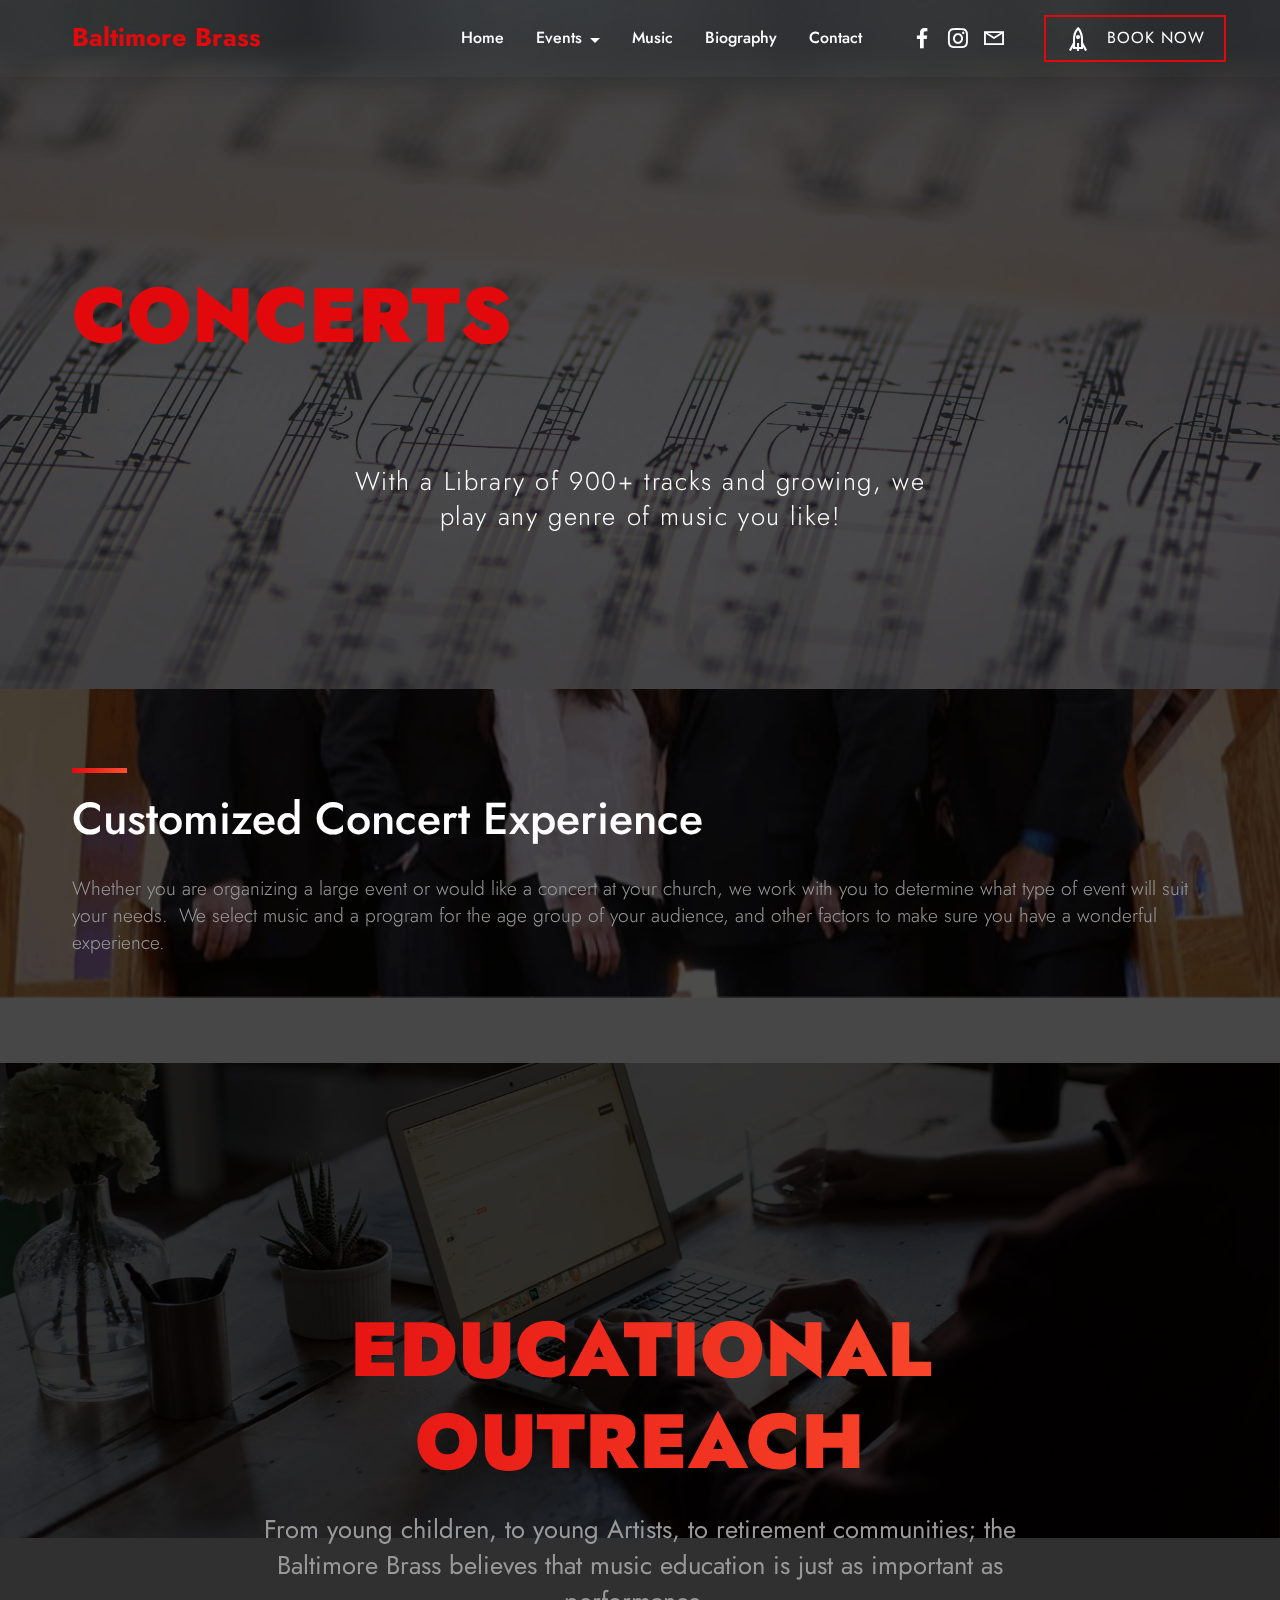
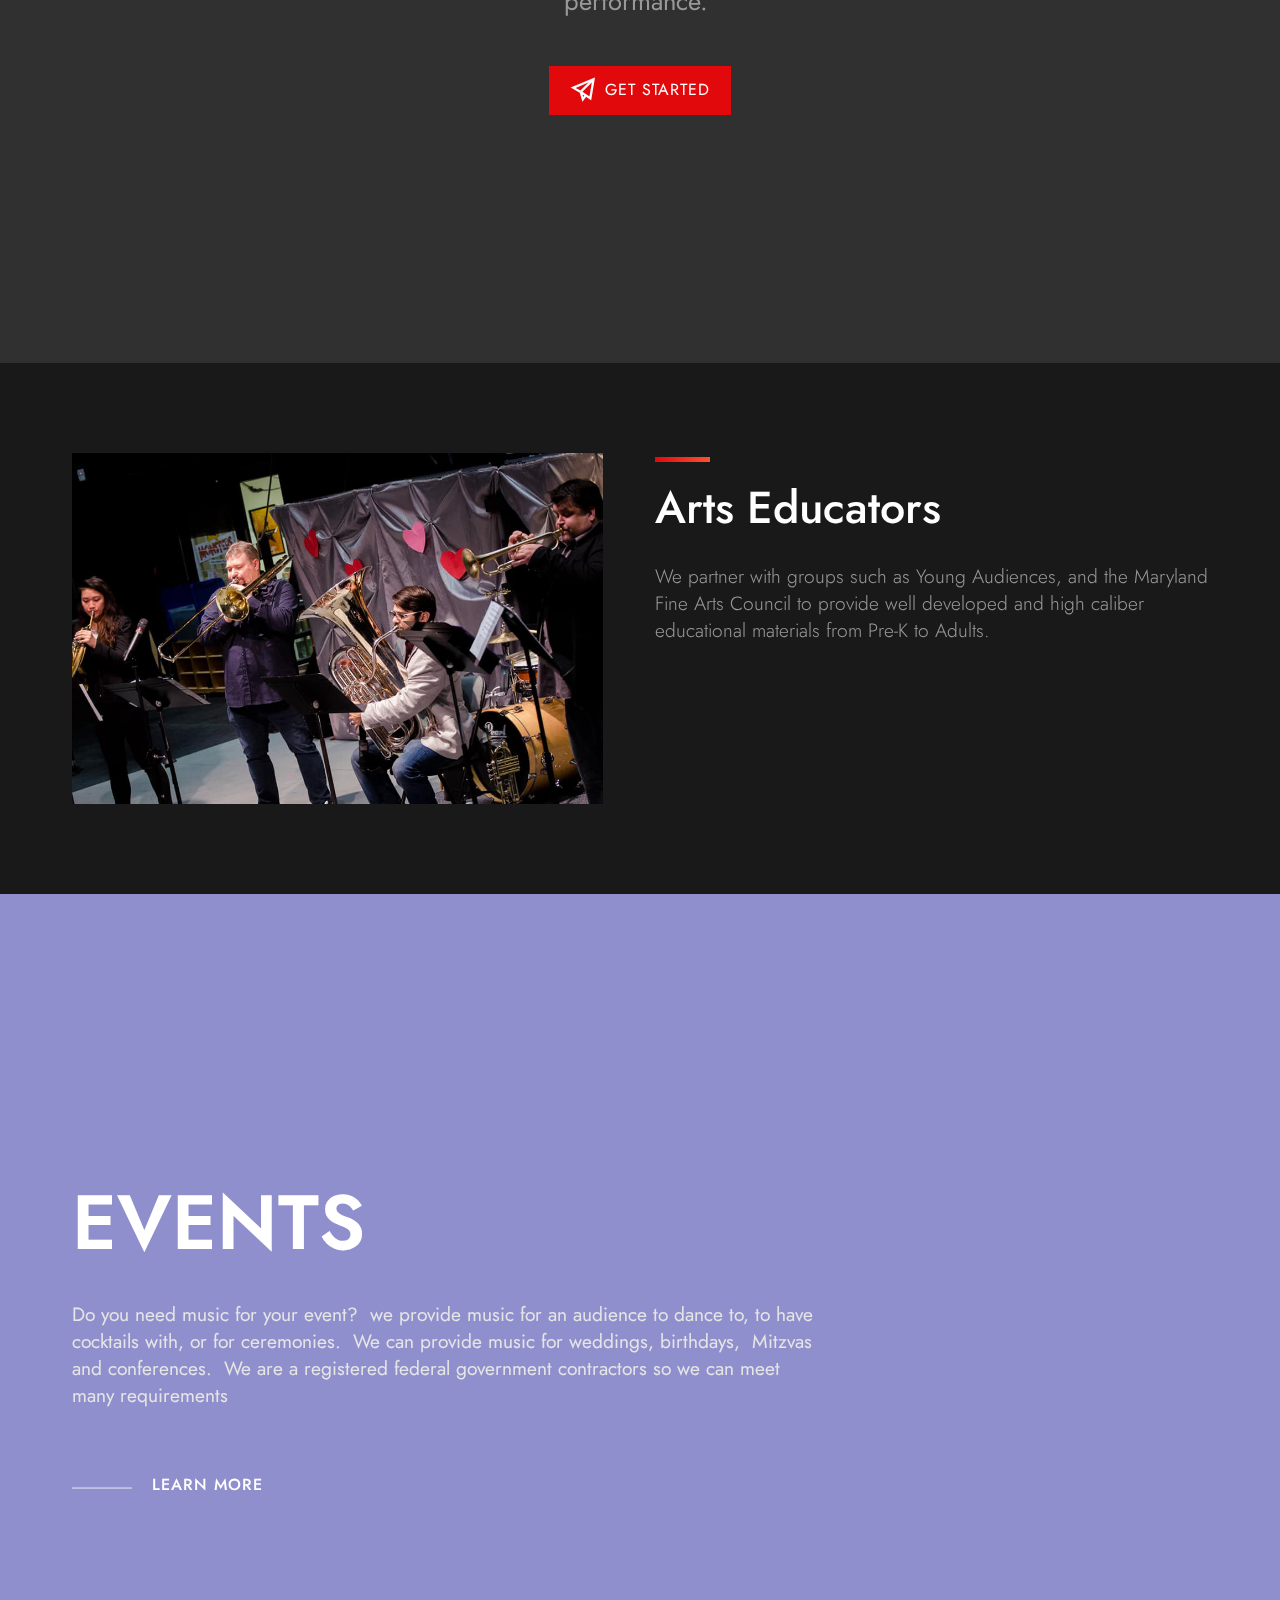
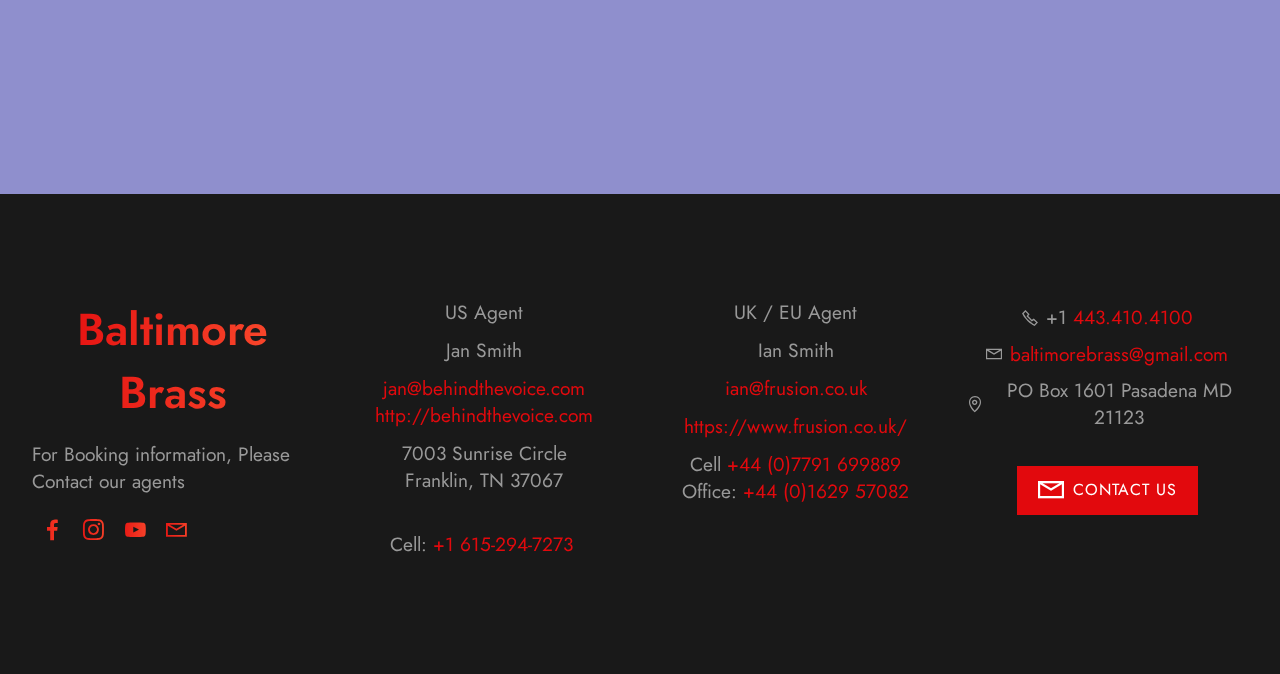
==== page1.html @ 2864fbeb "create github pages" ====
<!DOCTYPE html>
<html  >
<head>
  <!-- Site made with Mobirise Website Builder v5.4.1, https://mobirise.com -->
  <meta charset="UTF-8">
  <meta http-equiv="X-UA-Compatible" content="IE=edge">
  <meta name="generator" content="Mobirise v5.4.1, mobirise.com">
  <meta name="viewport" content="width=device-width, initial-scale=1, minimum-scale=1">
  <link rel="shortcut icon" href="assets/images/baltimore-brass-square-no-text-128x128.png" type="image/x-icon">
  <meta name="description" content="">
  
  
  <title>Page 1</title>
  <link rel="stylesheet" href="assets/web/assets/mobirise-icons2/mobirise2.css">
  <link rel="stylesheet" href="assets/web/assets/mobirise-icons/mobirise-icons.css">
  <link rel="stylesheet" href="assets/tether/tether.min.css">
  <link rel="stylesheet" href="assets/bootstrap/css/bootstrap.min.css">
  <link rel="stylesheet" href="assets/bootstrap/css/bootstrap-grid.min.css">
  <link rel="stylesheet" href="assets/bootstrap/css/bootstrap-reboot.min.css">
  <link rel="stylesheet" href="assets/dropdown/css/style.css">
  <link rel="stylesheet" href="assets/socicon/css/styles.css">
  <link rel="stylesheet" href="assets/theme/css/style.css">
  <link rel="preload" href="https://fonts.googleapis.com/css?family=Jost:100,200,300,400,500,600,700,800,900,100i,200i,300i,400i,500i,600i,700i,800i,900i&display=swap" as="style" onload="this.onload=null;this.rel='stylesheet'">
  <noscript><link rel="stylesheet" href="https://fonts.googleapis.com/css?family=Jost:100,200,300,400,500,600,700,800,900,100i,200i,300i,400i,500i,600i,700i,800i,900i&display=swap"></noscript>
  <link rel="preload" as="style" href="assets/mobirise/css/mbr-additional.css"><link rel="stylesheet" href="assets/mobirise/css/mbr-additional.css" type="text/css">
  
  
  
  
</head>
<body>
  
  <section class="menu menu1 solutionm4_menu1 cid-sJTJym4W0x" once="menu" id="menu1-c">
    
    <nav class="navbar navbar-dropdown navbar-fixed-top navbar-expand-lg">
        <div class="container">
            <div class="navbar-brand">
                
                <span class="navbar-caption-wrap"><a class="navbar-caption text-primary display-5" href="index.html#top">Baltimore Brass</a></span>
            </div>
            <button class="navbar-toggler" type="button" data-toggle="collapse" data-target="#navbarSupportedContent" aria-controls="navbarNavAltMarkup" aria-expanded="false" aria-label="Toggle navigation">
                <div class="hamburger">
                    <span></span>
                    <span></span>
                    <span></span>
                    <span></span>
                </div>
            </button>
            <div class="collapse navbar-collapse" id="navbarSupportedContent">
                <ul class="navbar-nav nav-dropdown" data-app-modern-menu="true"><li class="nav-item">
                        <a class="nav-link link text-white text-primary display-4" href="index.html#top">
                            Home</a>
                    </li>
                    <li class="nav-item dropdown"><a class="nav-link link dropdown-toggle text-white display-4" href="https://mobiri.se" aria-expanded="false" data-toggle="dropdown-submenu">Events</a>
                        <div class="dropdown-menu"><a class="dropdown-item text-white text-primary display-4" href="page1.html#header1-e" aria-expanded="false">Concerts</a><a class="dropdown-item text-white text-primary display-4" href="page1.html#header3-g" aria-expanded="false">Children's Outreach</a><a class="dropdown-item text-white text-primary display-4" href="page1.html#header01-i" aria-expanded="false">Private Events</a></div>
                    </li>
                    <li class="nav-item"><a class="nav-link link text-white text-primary display-4" href="index.html#features5-2">Music</a>
                    </li><li class="nav-item"><a class="nav-link link text-white text-primary display-4" href="index.html#content1-3">Biography</a></li>

                    
                    <li class="nav-item"><a class="nav-link link text-white text-primary display-4" href="index.html#form2-b">Contact</a></li></ul>
                <div class="icons-menu">
                    <a href="https://www.facebook.com/BaltimoreBrass" target="_blank">
                        <span class="p-2 mbr-iconfont socicon-facebook socicon"></span>
                    </a>
                    <a href="https://www.instagram.com/baltimorebrassquintet" target="_blank">
                        <span class="p-2 mbr-iconfont socicon-instagram socicon"></span>
                    </a>
                    <a href="mailto:baltimorebrass@gmail.com">
                        <span class="p-2 mbr-iconfont mobi-mbri-letter mobi-mbri"></span>
                    </a>
                    
                    
                    
                </div>
                <div class="navbar-buttons mbr-section-btn"><a class="btn btn-sm btn-primary-outline display-4" href="mailto:baltimorebrass@gmail.com"><span class="mobi-mbri mobi-mbri-rocket mbr-iconfont mbr-iconfont-btn"></span>BOOK NOW</a></div>
            </div>
        </div>
    </nav>
</section>

<section class="header1 cid-sKwOjTlbUD mbr-parallax-background" id="header1-e">

    

    <div class="mbr-overlay" style="opacity: 0.8; background-color: rgb(29, 30, 34);"></div>

    <div class="container">
        <div class="row">
            <div class="col-12 col-lg-8">
                <h1 class="mbr-section-title mbr-fonts-style mb-0 display-1"><strong>CONCERTS</strong></h1>
            </div>
            <div class="container-text col-12">
                <h2 class="mbr-section-subtitle mbr-fonts-style mb-3 display-5">With a Library of 900+ tracks and growing, we play any genre of music you like!</h2> 
               
            </div>
        </div>
    </div>
</section>

<section class="content1 solutionm4_content1 cid-sKwOpE2Ld9 mbr-parallax-background" id="content1-f">
    
    <div class="mbr-overlay" style="opacity: 0.7; background-color: rgb(0, 0, 0);">
    </div>
    <div class="container">
        <div class="row justify-content-center">
            <div class="col-lg-12 col-md-12 md-pb">
                <div class="title-wrapper align-left">
                    <div class="line"></div>
                    <h3 class="mbr-section-title mbr-white mbr-semibold pb-3 mbr-fonts-style display-2">Customized Concert Experience</h3>
                    <p class="mbr-text pb-3 mbr-white mbr-light mbr-fonts-style display-7">Whether you are organizing a large event or would like a concert at your church, we work with you to determine what type of event will suit your needs.&nbsp; We select music and a program for the age group of your audience, and other factors to make sure you have a wonderful experience.</p>
                </div>
            </div>
        </div>
    </div>
</section>

<section class="header3 solutionm4_header3 cid-sKwOrFiIEA mbr-fullscreen mbr-parallax-background" id="header3-g">
    
    <div class="mbr-overlay" style="opacity: 0.8; background-color: rgb(0, 0, 0);"></div>
    <div class="container align-center">
        <div class="row justify-content-center">
            <div class="mbr-white col-md-12 col-lg-9">
                
                <h1 class="mbr-section-title mbr-white pb-3 mbr-fonts-style display-1"><strong>EDUCATIONAL OUTREACH</strong></h1>
                <p class="mbr-text pb-4 mbr-white mbr-regular mbr-fonts-style display-5">From young children, to young Artists, to retirement communities; the Baltimore Brass believes that music education is just as important as performance.&nbsp;<br>
                </p>
                <div class="mbr-section-btn"><a class="btn btn-sm btn-primary display-4" href="mailto:baltimorebrass@gmail.com"><span class="mobi-mbri mobi-mbri-paper-plane mbr-iconfont mbr-iconfont-btn"></span>GET STARTED</a></div>
            </div>
        </div>
    </div>
</section>

<section class="content2 solutionm4_content2 cid-sKwOtWXEqj" id="content2-h">
    
    
    <div class="container">
        <div class="row justify-content-center">
            <div class="col-lg-6 col-md-12 md-pb">
                <img src="assets/images/bbqchilldren-960x636.jpg" alt="Mobirise">
            </div>

            <div class="col-lg-6 col-md-12 md-pb">
                <div class="title-wrapper align-left">
                    <div class="line"></div>
                    <h3 class="mbr-section-title mbr-white mbr-semibold pb-3 mbr-fonts-style display-2">Arts Educators&nbsp;</h3>
                    <p class="mbr-text pb-3 mbr-white mbr-light mbr-fonts-style display-7">We partner with groups such as Young Audiences, and the Maryland Fine Arts Council to provide well developed and high caliber educational materials from Pre-K to Adults.<br>
                    </p>
                </div>
            </div>
        </div>
    </div>
</section>

<section class="header1 levelm4_header1 cid-sKwOyXiRjY mbr-fullscreen mbr-parallax-background" id="header01-i">

    

    <div class="mbr-overlay" style="opacity: 0.4; background-color: rgb(0, 1, 156);"></div>

    <div class="container align-left">
        <div class="row">
            <div class="mbr-white col-md-12 col-lg-8">
                
                <h1 class="mbr-section-title mbr-bold mbr-white pb-4 mbr-fonts-style display-1">EVENTS</h1>
                <p class="mbr-text pb-5 mbr-white mbr-regular mbr-fonts-style display-7">Do you need music for your event?&nbsp; we provide music for an audience to dance to, to have cocktails with, or for ceremonies.&nbsp; We can provide music for weddings, birthdays,&nbsp; Mitzvas and conferences.&nbsp; We are a registered federal government contractors so we can meet many requirements</p>
                <div class="link-align">
                    <div class="link-wrap">
                        <h5 class="link mbr-semibold pb-2 mbr-black mbr-fonts-style display-4">LEARN MORE</h5>
                    </div>
                </div>
            </div>
        </div>
    </div>
</section>

<section class="footer2 solutionm4_footer2 cid-sJTJwXZJMe" once="footers" id="footer2-d">
    
    
    <div class="container">
        <div class="row align-left">
            <div class="col-md-6 col-lg-3">
                <h3 class="title pb-2 align-left mbr-bold mbr-fonts-style display-2">Baltimore Brass</h3>
                <p class="mbr-text align-left mbr-white mbr-regular mbr-fonts-style display-7">For Booking information, Please Contact our agents<br></p>
                <div class="socicon-wrap">
                    <a href="https://www.facebook.com/BaltimoreBrass"><span class="mbr-iconfont socicon-facebook socicon"></span></a>
                    <a href="https://www.instagram.com/baltimorebrassquintet"><span class="mbr-iconfont socicon-instagram socicon"></span></a>
                    <a href="https://www.youtube.com/user/TheBaltimoreBrass"><span class="mbr-iconfont socicon-youtube socicon"></span></a>
                    <a href="mailto:baltimorebrass@gmail.com"><span class="mbr-iconfont mobi-mbri-letter mobi-mbri"></span></a>
                </div>
            </div>
            <div class="col-md-6 col-lg-3">
                <div class="align-wrap">
                    <div class="item-wrap">
                        <div class="icons-wrap pb-2">
                            <p class="icon-title mbr-regular mbr-fonts-style display-7">
                                US Agent<br></p>
                        </div>
                    </div>
                    <div class="item-wrap">
                        <div class="icons-wrap pb-2">
                            <p class="icon-title mbr-regular mbr-fonts-style display-7">Jan Smith</p>
                        </div>
                    </div>
                    <div class="item-wrap">
                        <div class="icons-wrap pb-2">
                            <p class="icon-title mbr-regular mbr-fonts-style display-7"><a href="mailto:jan@behindthevoice.com" class="text-primary">jan@behindthevoice.com</a>
<br><a href="http://behindthevoice.com" class="text-primary" target="_blank">http://behindthevoice.com</a></p>
                        </div>
                    </div>
                    <div class="item-wrap">
                        <div class="icons-wrap pb-2">
                            <p class="icon-title mbr-regular mbr-fonts-style display-7">7003 Sunrise Circle
<br> Franklin, TN 37067
<br><br></p>
                        </div>
                    </div>
                    <div class="item-wrap">
                        <div class="icons-wrap pb-2">
                            <p class="icon-title mbr-regular mbr-fonts-style display-7">Cell: <a href="tel:+1 615-294-7273 " class="text-primary">+1 615-294-7273&nbsp;</a></p>
                        </div>
                    </div>
                </div>
            </div>
            <div class="col-md-6 col-lg-3">
                <div class="align-wrap">
                    <div class="item-wrap">
                        <div class="icons-wrap pb-2">

                            <p class="icon-title mbr-regular mbr-fonts-style display-7">
                                UK / EU Agent<br></p>
                        </div>
                    </div>
                    <div class="item-wrap">
                        <div class="icons-wrap pb-2">
                            <p class="icon-title mbr-regular mbr-fonts-style display-7">Ian Smith</p>
                        </div>
                    </div>
                    <div class="item-wrap">
                        <div class="icons-wrap pb-2">
                            <p class="icon-title mbr-regular mbr-fonts-style display-7"> <a href="mailto:ian@frusion.co.uk" class="text-primary">ian@frusion.co.uk</a><br></p>
                        </div>
                    </div>
                    <div class="item-wrap">
                        <div class="icons-wrap pb-2">
                            <p class="icon-title mbr-regular mbr-fonts-style display-7"><a href="https://www.frusion.co.uk/" class="text-primary" target="_blank">https://www.frusion.co.uk/</a></p>
                        </div>
                    </div>
                    <div class="item-wrap">
                        <div class="icons-wrap pb-2">
                            <p class="icon-title mbr-regular mbr-fonts-style display-7">Cell&nbsp;<a href="tel:+44 (0)7791 699889" class="text-primary">+44 (0)7791 699889</a>
<br>Office: <a href="tel:+44 (0)1629 57082" class="text-primary">+44 (0)1629 57082</a></p>
                        </div>
                    </div>
                </div>
            </div>
            <div class="col-md-6 align-center col-lg-3">

                <div class="list-items pb-4">
                    <div class="item mbr-flex">
                        <span class="item-icon mobi-mbri-phone mobi-mbri"></span>
                        <p class="item-text mbr-regular mbr-white mbr-fonts-style display-7">+​1 <a href="tel:443.410.4100" class="text-primary">443.410.4100</a></p>
                    </div>

                    <div class="item mbr-flex">
                        <span class="item-icon mobi-mbri-letter mobi-mbri"></span>
                        <p class="item-text mbr-regular mbr-white mbr-fonts-style display-7"> <a href="mailto:baltimorebrass@gmail.com" class="text-primary">baltimorebrass@gmail.com</a></p>

                    </div>

                    <div class="item mbr-flex">
                        <span class="item-icon mobi-mbri-map-pin mobi-mbri"></span>
                        <p class="item-text mbr-regular mbr-white mbr-fonts-style display-7">PO Box 1601  Pasadena MD 21123</p>

                    </div>

                    

                    
                </div>
                <div class="mbr-section-btn"><a class="btn btn-sm btn-primary display-4" href="mailto:baltimorebrass@gmail.com"><span class="mobi-mbri mobi-mbri-letter mbr-iconfont mbr-iconfont-btn"></span>CONTACT US</a></div>
            </div>
        </div>
    </div>
</section>


<script src="assets/web/assets/jquery/jquery.min.js"></script>
  <script src="assets/popper/popper.min.js"></script>
  <script src="assets/tether/tether.min.js"></script>
  <script src="assets/bootstrap/js/bootstrap.min.js"></script>
  <script src="assets/smoothscroll/smooth-scroll.js"></script>
  <script src="assets/dropdown/js/nav-dropdown.js"></script>
  <script src="assets/dropdown/js/navbar-dropdown.js"></script>
  <script src="assets/touchswipe/jquery.touch-swipe.min.js"></script>
  <script src="assets/parallax/jarallax.min.js"></script>
  <script src="assets/theme/js/script.js"></script>
  
  
  
</body>
</html>
---- assets/web/assets/mobirise-icons2/mobirise2.css ----
@font-face {
  font-family: 'Moririse2';
  font-display: swap;
  src:  url('mobirise2.eot?f2bix4');
  src:  url('mobirise2.eot?f2bix4#iefix') format('embedded-opentype'),
    url('mobirise2.ttf?f2bix4') format('truetype'),
    url('mobirise2.woff?f2bix4') format('woff'),
    url('mobirise2.svg?f2bix4#mobirise2') format('svg');
  font-weight: normal;
  font-style: normal;
}

[class^="mobi-"], [class*=" mobi-"] {
  /* use !important to prevent issues with browser extensions that change fonts */
  font-family: 'Moririse2' !important;
  speak: none;
  font-style: normal;
  font-weight: normal;
  font-variant: normal;
  text-transform: none;
  line-height: 1;

  /* Better Font Rendering =========== */
  -webkit-font-smoothing: antialiased;
  -moz-osx-font-smoothing: grayscale;
}

.mobi-mbri-add-submenu:before {
  content: "\e900";
}
.mobi-mbri-alert:before {
  content: "\e901";
}
.mobi-mbri-align-center:before {
  content: "\e902";
}
.mobi-mbri-align-justify:before {
  content: "\e903";
}
.mobi-mbri-align-left:before {
  content: "\e904";
}
.mobi-mbri-align-right:before {
  content: "\e905";
}
.mobi-mbri-android:before {
  content: "\e906";
}
.mobi-mbri-apple:before {
  content: "\e907";
}
.mobi-mbri-arrow-down:before {
  content: "\e908";
}
.mobi-mbri-arrow-next:before {
  content: "\e909";
}
.mobi-mbri-arrow-prev:before {
  content: "\e90a";
}
.mobi-mbri-arrow-up:before {
  content: "\e90b";
}
.mobi-mbri-bold:before {
  content: "\e90c";
}
.mobi-mbri-bookmark:before {
  content: "\e90d";
}
.mobi-mbri-bootstrap:before {
  content: "\e90e";
}
.mobi-mbri-briefcase:before {
  content: "\e90f";
}
.mobi-mbri-browse:before {
  content: "\e910";
}
.mobi-mbri-bulleted-list:before {
  content: "\e911";
}
.mobi-mbri-calendar:before {
  content: "\e912";
}
.mobi-mbri-camera:before {
  content: "\e913";
}
.mobi-mbri-cart-add:before {
  content: "\e914";
}
.mobi-mbri-cart-full:before {
  content: "\e915";
}
.mobi-mbri-cash:before {
  content: "\e916";
}
.mobi-mbri-change-style:before {
  content: "\e917";
}
.mobi-mbri-chat:before {
  content: "\e918";
}
.mobi-mbri-clock:before {
  content: "\e919";
}
.mobi-mbri-close:before {
  content: "\e91a";
}
.mobi-mbri-cloud:before {
  content: "\e91b";
}
.mobi-mbri-code:before {
  content: "\e91c";
}
.mobi-mbri-contact-form:before {
  content: "\e91d";
}
.mobi-mbri-credit-card:before {
  content: "\e91e";
}
.mobi-mbri-cursor-click:before {
  content: "\e91f";
}
.mobi-mbri-cust-feedback:before {
  content: "\e920";
}
.mobi-mbri-database:before {
  content: "\e921";
}
.mobi-mbri-delivery:before {
  content: "\e922";
}
.mobi-mbri-desktop:before {
  content: "\e923";
}
.mobi-mbri-devices:before {
  content: "\e924";
}
.mobi-mbri-down:before {
  content: "\e925";
}
.mobi-mbri-download-2:before {
  content: "\e926";
}
.mobi-mbri-download:before {
  content: "\e927";
}
.mobi-mbri-drag-n-drop-2:before {
  content: "\e928";
}
.mobi-mbri-drag-n-drop:before {
  content: "\e929";
}
.mobi-mbri-edit-2:before {
  content: "\e92a";
}
.mobi-mbri-edit:before {
  content: "\e92b";
}
.mobi-mbri-error:before {
  content: "\e92c";
}
.mobi-mbri-extension:before {
  content: "\e92d";
}
.mobi-mbri-features:before {
  content: "\e92e";
}
.mobi-mbri-file:before {
  content: "\e92f";
}
.mobi-mbri-flag:before {
  content: "\e930";
}
.mobi-mbri-folder:before {
  content: "\e931";
}
.mobi-mbri-gift:before {
  content: "\e932";
}
.mobi-mbri-github:before {
  content: "\e933";
}
.mobi-mbri-globe-2:before {
  content: "\e934";
}
.mobi-mbri-globe:before {
  content: "\e935";
}
.mobi-mbri-growing-chart:before {
  content: "\e936";
}
.mobi-mbri-hearth:before {
  content: "\e937";
}
.mobi-mbri-help:before {
  content: "\e938";
}
.mobi-mbri-home:before {
  content: "\e939";
}
.mobi-mbri-hot-cup:before {
  content: "\e93a";
}
.mobi-mbri-idea:before {
  content: "\e93b";
}
.mobi-mbri-image-gallery:before {
  content: "\e93c";
}
.mobi-mbri-image-slider:before {
  content: "\e93d";
}
.mobi-mbri-info:before {
  content: "\e93e";
}
.mobi-mbri-italic:before {
  content: "\e93f";
}
.mobi-mbri-key:before {
  content: "\e940";
}
.mobi-mbri-laptop:before {
  content: "\e941";
}
.mobi-mbri-layers:before {
  content: "\e942";
}
.mobi-mbri-left-right:before {
  content: "\e943";
}
.mobi-mbri-left:before {
  content: "\e944";
}
.mobi-mbri-letter:before {
  content: "\e945";
}
.mobi-mbri-like:before {
  content: "\e946";
}
.mobi-mbri-link:before {
  content: "\e947";
}
.mobi-mbri-lock:before {
  content: "\e948";
}
.mobi-mbri-login:before {
  content: "\e949";
}
.mobi-mbri-logout:before {
  content: "\e94a";
}
.mobi-mbri-magic-stick:before {
  content: "\e94b";
}
.mobi-mbri-map-pin:before {
  content: "\e94c";
}
.mobi-mbri-menu:before {
  content: "\e94d";
}
.mobi-mbri-mobile-2:before {
  content: "\e94e";
}
.mobi-mbri-mobile-horizontal:before {
  content: "\e94f";
}
.mobi-mbri-mobile:before {
  content: "\e950";
}
.mobi-mbri-mobirise:before {
  content: "\e951";
}
.mobi-mbri-more-horizontal:before {
  content: "\e952";
}
.mobi-mbri-more-vertical:before {
  content: "\e953";
}
.mobi-mbri-music:before {
  content: "\e954";
}
.mobi-mbri-new-file:before {
  content: "\e955";
}
.mobi-mbri-numbered-list:before {
  content: "\e956";
}
.mobi-mbri-opened-folder:before {
  content: "\e957";
}
.mobi-mbri-pages:before {
  content: "\e958";
}
.mobi-mbri-paper-plane:before {
  content: "\e959";
}
.mobi-mbri-paperclip:before {
  content: "\e95a";
}
.mobi-mbri-phone:before {
  content: "\e95b";
}
.mobi-mbri-photo:before {
  content: "\e95c";
}
.mobi-mbri-photos:before {
  content: "\e95d";
}
.mobi-mbri-pin:before {
  content: "\e95e";
}
.mobi-mbri-play:before {
  content: "\e95f";
}
.mobi-mbri-plus:before {
  content: "\e960";
}
.mobi-mbri-preview:before {
  content: "\e961";
}
.mobi-mbri-print:before {
  content: "\e962";
}
.mobi-mbri-protect:before {
  content: "\e963";
}
.mobi-mbri-question:before {
  content: "\e964";
}
.mobi-mbri-quote-left:before {
  content: "\e965";
}
.mobi-mbri-quote-right:before {
  content: "\e966";
}
.mobi-mbri-redo:before {
  content: "\e967";
}
.mobi-mbri-refresh:before {
  content: "\e968";
}
.mobi-mbri-responsive-2:before {
  content: "\e969";
}
.mobi-mbri-responsive:before {
  content: "\e96a";
}
.mobi-mbri-right:before {
  content: "\e96b";
}
.mobi-mbri-rocket:before {
  content: "\e96c";
}
.mobi-mbri-sad-face:before {
  content: "\e96d";
}
.mobi-mbri-sale:before {
  content: "\e96e";
}
.mobi-mbri-save:before {
  content: "\e96f";
}
.mobi-mbri-search:before {
  content: "\e970";
}
.mobi-mbri-setting-2:before {
  content: "\e971";
}
.mobi-mbri-setting-3:before {
  content: "\e972";
}
.mobi-mbri-setting:before {
  content: "\e973";
}
.mobi-mbri-share:before {
  content: "\e974";
}
.mobi-mbri-shopping-bag:before {
  content: "\e975";
}
.mobi-mbri-shopping-basket:before {
  content: "\e976";
}
.mobi-mbri-shopping-cart:before {
  content: "\e977";
}
.mobi-mbri-sites:before {
  content: "\e978";
}
.mobi-mbri-smile-face:before {
  content: "\e979";
}
.mobi-mbri-speed:before {
  content: "\e97a";
}
.mobi-mbri-star:before {
  content: "\e97b";
}
.mobi-mbri-success:before {
  content: "\e97c";
}
.mobi-mbri-sun:before {
  content: "\e97d";
}
.mobi-mbri-sun2:before {
  content: "\e97e";
}
.mobi-mbri-tablet-vertical:before {
  content: "\e97f";
}
.mobi-mbri-tablet:before {
  content: "\e980";
}
.mobi-mbri-target:before {
  content: "\e981";
}
.mobi-mbri-timer:before {
  content: "\e982";
}
.mobi-mbri-to-ftp:before {
  content: "\e983";
}
.mobi-mbri-to-local-drive:before {
  content: "\e984";
}
.mobi-mbri-touch-swipe:before {
  content: "\e985";
}
.mobi-mbri-touch:before {
  content: "\e986";
}
.mobi-mbri-trash:before {
  content: "\e987";
}
.mobi-mbri-underline:before {
  content: "\e988";
}
.mobi-mbri-undo:before {
  content: "\e989";
}
.mobi-mbri-unlink:before {
  content: "\e98a";
}
.mobi-mbri-unlock:before {
  content: "\e98b";
}
.mobi-mbri-up-down:before {
  content: "\e98c";
}
.mobi-mbri-up:before {
  content: "\e98d";
}
.mobi-mbri-update:before {
  content: "\e98e";
}
.mobi-mbri-upload-2:before {
  content: "\e98f";
}
.mobi-mbri-upload:before {
  content: "\e990";
}
.mobi-mbri-user-2:before {
  content: "\e991";
}
.mobi-mbri-user:before {
  content: "\e992";
}
.mobi-mbri-users:before {
  content: "\e993";
}
.mobi-mbri-video-play:before {
  content: "\e994";
}
.mobi-mbri-video:before {
  content: "\e995";
}
.mobi-mbri-watch:before {
  content: "\e996";
}
.mobi-mbri-website-theme-2:before {
  content: "\e997";
}
.mobi-mbri-website-theme:before {
  content: "\e998";
}
.mobi-mbri-wifi:before {
  content: "\e999";
}
.mobi-mbri-windows:before {
  content: "\e99a";
}
.mobi-mbri-zoom-in:before {
  content: "\e99b";
}
.mobi-mbri-zoom-out:before {
  content: "\e99c";
}
---- assets/web/assets/mobirise-icons/mobirise-icons.css ----
@font-face {
  font-family: 'MobiriseIcons';
  src:  url('mobirise-icons.eot?spat4u');
  src:  url('mobirise-icons.eot?spat4u#iefix') format('embedded-opentype'),
    url('mobirise-icons.ttf?spat4u') format('truetype'),
    url('mobirise-icons.woff?spat4u') format('woff'),
    url('mobirise-icons.svg?spat4u#MobiriseIcons') format('svg');
  font-weight: normal;
  font-style: normal;
  font-display: swap;
}

[class^="mbri-"], [class*=" mbri-"] {
  /* use !important to prevent issues with browser extensions that change fonts */
  font-family: MobiriseIcons !important;
  speak: none;
  font-style: normal;
  font-weight: normal;
  font-variant: normal;
  text-transform: none;
  line-height: 1;

  /* Better Font Rendering =========== */
  -webkit-font-smoothing: antialiased;
  -moz-osx-font-smoothing: grayscale;
}

.mbri-add-submenu:before {
  content: "\e900";
}
.mbri-alert:before {
  content: "\e901";
}
.mbri-align-center:before {
  content: "\e902";
}
.mbri-align-justify:before {
  content: "\e903";
}
.mbri-align-left:before {
  content: "\e904";
}
.mbri-align-right:before {
  content: "\e905";
}
.mbri-android:before {
  content: "\e906";
}
.mbri-apple:before {
  content: "\e907";
}
.mbri-arrow-down:before {
  content: "\e908";
}
.mbri-arrow-next:before {
  content: "\e909";
}
.mbri-arrow-prev:before {
  content: "\e90a";
}
.mbri-arrow-up:before {
  content: "\e90b";
}
.mbri-bold:before {
  content: "\e90c";
}
.mbri-bookmark:before {
  content: "\e90d";
}
.mbri-bootstrap:before {
  content: "\e90e";
}
.mbri-briefcase:before {
  content: "\e90f";
}
.mbri-browse:before {
  content: "\e910";
}
.mbri-bulleted-list:before {
  content: "\e911";
}
.mbri-calendar:before {
  content: "\e912";
}
.mbri-camera:before {
  content: "\e913";
}
.mbri-cart-add:before {
  content: "\e914";
}
.mbri-cart-full:before {
  content: "\e915";
}
.mbri-cash:before {
  content: "\e916";
}
.mbri-change-style:before {
  content: "\e917";
}
.mbri-chat:before {
  content: "\e918";
}
.mbri-clock:before {
  content: "\e919";
}
.mbri-close:before {
  content: "\e91a";
}
.mbri-cloud:before {
  content: "\e91b";
}
.mbri-code:before {
  content: "\e91c";
}
.mbri-contact-form:before {
  content: "\e91d";
}
.mbri-credit-card:before {
  content: "\e91e";
}
.mbri-cursor-click:before {
  content: "\e91f";
}
.mbri-cust-feedback:before {
  content: "\e920";
}
.mbri-database:before {
  content: "\e921";
}
.mbri-delivery:before {
  content: "\e922";
}
.mbri-desktop:before {
  content: "\e923";
}
.mbri-devices:before {
  content: "\e924";
}
.mbri-down:before {
  content: "\e925";
}
.mbri-download:before {
  content: "\e989";
}
.mbri-drag-n-drop:before {
  content: "\e927";
}
.mbri-drag-n-drop2:before {
  content: "\e928";
}
.mbri-edit:before {
  content: "\e929";
}
.mbri-edit2:before {
  content: "\e92a";
}
.mbri-error:before {
  content: "\e92b";
}
.mbri-extension:before {
  content: "\e92c";
}
.mbri-features:before {
  content: "\e92d";
}
.mbri-file:before {
  content: "\e92e";
}
.mbri-flag:before {
  content: "\e92f";
}
.mbri-folder:before {
  content: "\e930";
}
.mbri-gift:before {
  content: "\e931";
}
.mbri-github:before {
  content: "\e932";
}
.mbri-globe:before {
  content: "\e933";
}
.mbri-globe-2:before {
  content: "\e934";
}
.mbri-growing-chart:before {
  content: "\e935";
}
.mbri-hearth:before {
  content: "\e936";
}
.mbri-help:before {
  content: "\e937";
}
.mbri-home:before {
  content: "\e938";
}
.mbri-hot-cup:before {
  content: "\e939";
}
.mbri-idea:before {
  content: "\e93a";
}
.mbri-image-gallery:before {
  content: "\e93b";
}
.mbri-image-slider:before {
  content: "\e93c";
}
.mbri-info:before {
  content: "\e93d";
}
.mbri-italic:before {
  content: "\e93e";
}
.mbri-key:before {
  content: "\e93f";
}
.mbri-laptop:before {
  content: "\e940";
}
.mbri-layers:before {
  content: "\e941";
}
.mbri-left-right:before {
  content: "\e942";
}
.mbri-left:before {
  content: "\e943";
}
.mbri-letter:before {
  content: "\e944";
}
.mbri-like:before {
  content: "\e945";
}
.mbri-link:before {
  content: "\e946";
}
.mbri-lock:before {
  content: "\e947";
}
.mbri-login:before {
  content: "\e948";
}
.mbri-logout:before {
  content: "\e949";
}
.mbri-magic-stick:before {
  content: "\e94a";
}
.mbri-map-pin:before {
  content: "\e94b";
}
.mbri-menu:before {
  content: "\e94c";
}
.mbri-mobile:before {
  content: "\e94d";
}
.mbri-mobile2:before {
  content: "\e94e";
}
.mbri-mobirise:before {
  content: "\e94f";
}
.mbri-more-horizontal:before {
  content: "\e950";
}
.mbri-more-vertical:before {
  content: "\e951";
}
.mbri-music:before {
  content: "\e952";
}
.mbri-new-file:before {
  content: "\e953";
}
.mbri-numbered-list:before {
  content: "\e954";
}
.mbri-opened-folder:before {
  content: "\e955";
}
.mbri-pages:before {
  content: "\e956";
}
.mbri-paper-plane:before {
  content: "\e957";
}
.mbri-paperclip:before {
  content: "\e958";
}
.mbri-photo:before {
  content: "\e959";
}
.mbri-photos:before {
  content: "\e95a";
}
.mbri-pin:before {
  content: "\e95b";
}
.mbri-play:before {
  content: "\e95c";
}
.mbri-plus:before {
  content: "\e95d";
}
.mbri-preview:before {
  content: "\e95e";
}
.mbri-print:before {
  content: "\e95f";
}
.mbri-protect:before {
  content: "\e960";
}
.mbri-question:before {
  content: "\e961";
}
.mbri-quote-left:before {
  content: "\e962";
}
.mbri-quote-right:before {
  content: "\e963";
}
.mbri-refresh:before {
  content: "\e964";
}
.mbri-responsive:before {
  content: "\e965";
}
.mbri-right:before {
  content: "\e966";
}
.mbri-rocket:before {
  content: "\e967";
}
.mbri-sad-face:before {
  content: "\e968";
}
.mbri-sale:before {
  content: "\e969";
}
.mbri-save:before {
  content: "\e96a";
}
.mbri-search:before {
  content: "\e96b";
}
.mbri-setting:before {
  content: "\e96c";
}
.mbri-setting2:before {
  content: "\e96d";
}
.mbri-setting3:before {
  content: "\e96e";
}
.mbri-share:before {
  content: "\e96f";
}
.mbri-shopping-bag:before {
  content: "\e970";
}
.mbri-shopping-basket:before {
  content: "\e971";
}
.mbri-shopping-cart:before {
  content: "\e972";
}
.mbri-sites:before {
  content: "\e973";
}
.mbri-smile-face:before {
  content: "\e974";
}
.mbri-speed:before {
  content: "\e975";
}
.mbri-star:before {
  content: "\e976";
}
.mbri-success:before {
  content: "\e977";
}
.mbri-sun:before {
  content: "\e978";
}
.mbri-sun2:before {
  content: "\e979";
}
.mbri-tablet:before {
  content: "\e97a";
}
.mbri-tablet-vertical:before {
  content: "\e97b";
}
.mbri-target:before {
  content: "\e97c";
}
.mbri-timer:before {
  content: "\e97d";
}
.mbri-to-ftp:before {
  content: "\e97e";
}
.mbri-to-local-drive:before {
  content: "\e97f";
}
.mbri-touch-swipe:before {
  content: "\e980";
}
.mbri-touch:before {
  content: "\e981";
}
.mbri-trash:before {
  content: "\e982";
}
.mbri-underline:before {
  content: "\e983";
}
.mbri-unlink:before {
  content: "\e984";
}
.mbri-unlock:before {
  content: "\e985";
}
.mbri-up-down:before {
  content: "\e986";
}
.mbri-up:before {
  content: "\e987";
}
.mbri-update:before {
  content: "\e988";
}
.mbri-upload:before {
 content: "\e926"; 
}
.mbri-user:before {
  content: "\e98a";
}
.mbri-user2:before {
  content: "\e98b";
}
.mbri-users:before {
  content: "\e98c";
}
.mbri-video:before {
  content: "\e98d";
}
.mbri-video-play:before {
  content: "\e98e";
}
.mbri-watch:before {
  content: "\e98f";
}
.mbri-website-theme:before {
  content: "\e990";
}
.mbri-wifi:before {
  content: "\e991";
}
.mbri-windows:before {
  content: "\e992";
}
.mbri-zoom-out:before {
  content: "\e993";
}
.mbri-redo:before {
  content: "\e994";
}
.mbri-undo:before {
  content: "\e995";
}
---- assets/dropdown/css/style.css ----
.navbar-dropdown {
  left: 0;
  padding: 0;
  position: absolute;
  right: 0;
  top: 0;
  transition: all 0.45s ease;
  z-index: 1030;
  background: #282828; }
  .navbar-dropdown .navbar-logo {
    margin-right: 0.8rem;
    transition: margin 0.3s ease-in-out;
    vertical-align: middle; }
    .navbar-dropdown .navbar-logo img {
      height: 3.125rem;
      transition: all 0.3s ease-in-out; }
    .navbar-dropdown .navbar-logo.mbr-iconfont {
      font-size: 3.125rem;
      line-height: 3.125rem; }
  .navbar-dropdown .navbar-caption {
    font-weight: 700;
    white-space: normal;
    vertical-align: -4px;
    line-height: 3.125rem !important; }
    .navbar-dropdown .navbar-caption, .navbar-dropdown .navbar-caption:hover {
      color: inherit;
      text-decoration: none; }
  .navbar-dropdown .mbr-iconfont + .navbar-caption {
    vertical-align: -1px; }
  .navbar-dropdown.navbar-fixed-top {
    position: fixed; }
  .navbar-dropdown .navbar-brand span {
    vertical-align: -4px; }
  .navbar-dropdown.bg-color.transparent {
    background: none; }
  .navbar-dropdown.navbar-short .navbar-brand {
    padding: 0.625rem 0; }
    .navbar-dropdown.navbar-short .navbar-brand span {
      vertical-align: -1px; }
  .navbar-dropdown.navbar-short .navbar-caption {
    line-height: 2.375rem !important;
    vertical-align: -2px; }
  .navbar-dropdown.navbar-short .navbar-logo {
    margin-right: 0.5rem; }
    .navbar-dropdown.navbar-short .navbar-logo img {
      height: 2.375rem; }
    .navbar-dropdown.navbar-short .navbar-logo.mbr-iconfont {
      font-size: 2.375rem;
      line-height: 2.375rem; }
  .navbar-dropdown.navbar-short .mbr-table-cell {
    height: 3.625rem; }
  .navbar-dropdown .navbar-close {
    left: 0.6875rem;
    position: fixed;
    top: 0.75rem;
    z-index: 1000; }
  .navbar-dropdown .hamburger-icon {
    content: "";
    display: inline-block;
    vertical-align: middle;
    width: 16px;
    -webkit-box-shadow: 0 -6px 0 1px #282828,0 0 0 1px #282828,0 6px 0 1px #282828;
    -moz-box-shadow: 0 -6px 0 1px #282828,0 0 0 1px #282828,0 6px 0 1px #282828;
    box-shadow: 0 -6px 0 1px #282828,0 0 0 1px #282828,0 6px 0 1px #282828; }

.dropdown-menu .dropdown-toggle[data-toggle="dropdown-submenu"]::after {
  border-bottom: 0.35em solid transparent;
  border-left: 0.35em solid;
  border-right: 0;
  border-top: 0.35em solid transparent;
  margin-left: 0.3rem; }

.dropdown-menu .dropdown-item:focus {
  outline: 0; }

.nav-dropdown {
  font-size: 0.75rem;
  font-weight: 500;
  height: auto !important; }
  .nav-dropdown .nav-btn {
    padding-left: 1rem; }
  .nav-dropdown .link {
    margin: .667em 1.667em;
    font-weight: 500;
    padding: 0;
    transition: color .2s ease-in-out; }
    .nav-dropdown .link.dropdown-toggle {
      margin-right: 2.583em; }
      .nav-dropdown .link.dropdown-toggle::after {
        margin-left: .25rem;
        border-top: 0.35em solid;
        border-right: 0.35em solid transparent;
        border-left: 0.35em solid transparent;
        border-bottom: 0; }
      .nav-dropdown .link.dropdown-toggle[aria-expanded="true"] {
        margin: 0;
        padding: 0.667em 3.263em  0.667em 1.667em; }
  .nav-dropdown .link::after,
  .nav-dropdown .dropdown-item::after {
    color: inherit; }
  .nav-dropdown .btn {
    font-size: 0.75rem;
    font-weight: 700;
    letter-spacing: 0;
    margin-bottom: 0;
    padding-left: 1.25rem;
    padding-right: 1.25rem; }
  .nav-dropdown .dropdown-menu {
    border-radius: 0;
    border: 0;
    left: 0;
    margin: 0;
    padding-bottom: 1.25rem;
    padding-top: 1.25rem;
    position: relative; }
  .nav-dropdown .dropdown-submenu {
    margin-left: 0.125rem;
    top: 0; }
  .nav-dropdown .dropdown-item {
    font-weight: 500;
    line-height: 2;
    padding: 0.3846em 4.615em 0.3846em 1.5385em;
    position: relative;
    transition: color .2s ease-in-out, background-color .2s ease-in-out; }
    .nav-dropdown .dropdown-item::after {
      margin-top: -0.3077em;
      position: absolute;
      right: 1.1538em;
      top: 50%; }
    .nav-dropdown .dropdown-item:focus, .nav-dropdown .dropdown-item:hover {
      background: none; }

@media (max-width: 767px) {
  .nav-dropdown.navbar-toggleable-sm {
    bottom: 0;
    display: none;
    left: 0;
    overflow-x: hidden;
    position: fixed;
    top: 0;
    transform: translateX(-100%);
    -ms-transform: translateX(-100%);
    -webkit-transform: translateX(-100%);
    width: 18.75rem;
    z-index: 999; } }
.nav-dropdown.navbar-toggleable-xl {
  bottom: 0;
  display: none;
  left: 0;
  overflow-x: hidden;
  position: fixed;
  top: 0;
  transform: translateX(-100%);
  -ms-transform: translateX(-100%);
  -webkit-transform: translateX(-100%);
  width: 18.75rem;
  z-index: 999; }

.nav-dropdown-sm {
  display: block !important;
  overflow-x: hidden;
  overflow: auto;
  padding-top: 3.875rem; }
  .nav-dropdown-sm::after {
    content: "";
    display: block;
    height: 3rem;
    width: 100%; }
  .nav-dropdown-sm.collapse.in ~ .navbar-close {
    display: block !important; }
  .nav-dropdown-sm.collapsing, .nav-dropdown-sm.collapse.in {
    transform: translateX(0);
    -ms-transform: translateX(0);
    -webkit-transform: translateX(0);
    transition: all 0.25s ease-out;
    -webkit-transition: all 0.25s ease-out;
    background: #282828; }
  .nav-dropdown-sm.collapsing[aria-expanded="false"] {
    transform: translateX(-100%);
    -ms-transform: translateX(-100%);
    -webkit-transform: translateX(-100%); }
  .nav-dropdown-sm .nav-item {
    display: block;
    margin-left: 0 !important;
    padding-left: 0; }
  .nav-dropdown-sm .link,
  .nav-dropdown-sm .dropdown-item {
    border-top: 1px dotted rgba(255, 255, 255, 0.1);
    font-size: 0.8125rem;
    line-height: 1.6;
    margin: 0 !important;
    padding: 0.875rem 2.4rem 0.875rem 1.5625rem !important;
    position: relative;
    white-space: normal; }
    .nav-dropdown-sm .link:focus, .nav-dropdown-sm .link:hover,
    .nav-dropdown-sm .dropdown-item:focus,
    .nav-dropdown-sm .dropdown-item:hover {
      background: rgba(0, 0, 0, 0.2) !important;
      color: #c0a375; }
  .nav-dropdown-sm .nav-btn {
    position: relative;
    padding: 1.5625rem 1.5625rem 0 1.5625rem; }
    .nav-dropdown-sm .nav-btn::before {
      border-top: 1px dotted rgba(255, 255, 255, 0.1);
      content: "";
      left: 0;
      position: absolute;
      top: 0;
      width: 100%; }
    .nav-dropdown-sm .nav-btn + .nav-btn {
      padding-top: 0.625rem; }
      .nav-dropdown-sm .nav-btn + .nav-btn::before {
        display: none; }
  .nav-dropdown-sm .btn {
    padding: 0.625rem 0; }
  .nav-dropdown-sm .dropdown-toggle[data-toggle="dropdown-submenu"]::after {
    margin-left: .25rem;
    border-top: 0.35em solid;
    border-right: 0.35em solid transparent;
    border-left: 0.35em solid transparent;
    border-bottom: 0; }
  .nav-dropdown-sm .dropdown-toggle[data-toggle="dropdown-submenu"][aria-expanded="true"]::after {
    border-top: 0;
    border-right: 0.35em solid transparent;
    border-left: 0.35em solid transparent;
    border-bottom: 0.35em solid; }
  .nav-dropdown-sm .dropdown-menu {
    margin: 0;
    padding: 0;
    position: relative;
    top: 0;
    left: 0;
    width: 100%;
    border: 0;
    float: none;
    border-radius: 0;
    background: none; }
  .nav-dropdown-sm .dropdown-submenu {
    left: 100%;
    margin-left: 0.125rem;
    margin-top: -1.25rem;
    top: 0; }

.navbar-toggleable-sm .nav-dropdown .dropdown-menu {
  position: absolute; }

.navbar-toggleable-sm .nav-dropdown .dropdown-submenu {
  left: 100%;
  margin-left: 0.125rem;
  margin-top: -1.25rem;
  top: 0; }

.navbar-toggleable-sm.opened .nav-dropdown .dropdown-menu {
  position: relative; }

.navbar-toggleable-sm.opened .nav-dropdown .dropdown-submenu {
  left: 0;
  margin-left: 00rem;
  margin-top: 0rem;
  top: 0; }

.is-builder .nav-dropdown.collapsing {
  transition: none !important; }

/*# sourceMappingURL=style.css.map */
---- assets/socicon/css/styles.css ----
@charset "UTF-8";

@font-face {
  font-family: 'Socicon';
  src:  url('../fonts/socicon.eot');
  src:  url('../fonts/socicon.eot?#iefix') format('embedded-opentype'),
    url('../fonts/socicon.woff2') format('woff2'),
    url('../fonts/socicon.ttf') format('truetype'),
    url('../fonts/socicon.woff') format('woff'),
    url('../fonts/socicon.svg#socicon') format('svg');
  font-weight: normal;
  font-style: normal;
}

[data-icon]:before {
  font-family: "socicon" !important;
  content: attr(data-icon);
  font-style: normal !important;
  font-weight: normal !important;
  font-variant: normal !important;
  text-transform: none !important;
  speak: none;
  line-height: 1;
  -webkit-font-smoothing: antialiased;
  -moz-osx-font-smoothing: grayscale;
}

[class^="socicon-"], [class*=" socicon-"] {
  /* use !important to prevent issues with browser extensions that change fonts */
  font-family: 'Socicon' !important;
  speak: none;
  font-style: normal;
  font-weight: normal;
  font-variant: normal;
  text-transform: none;
  line-height: 1;

  /* Better Font Rendering =========== */
  -webkit-font-smoothing: antialiased;
  -moz-osx-font-smoothing: grayscale;
}

.socicon-eitaa:before {
  content: "\e97c";
}
.socicon-soroush:before {
  content: "\e97d";
}
.socicon-bale:before {
  content: "\e97e";
}
.socicon-zazzle:before {
  content: "\e97b";
}
.socicon-society6:before {
  content: "\e97a";
}
.socicon-redbubble:before {
  content: "\e979";
}
.socicon-avvo:before {
  content: "\e978";
}
.socicon-stitcher:before {
  content: "\e977";
}
.socicon-googlehangouts:before {
  content: "\e974";
}
.socicon-dlive:before {
  content: "\e975";
}
.socicon-vsco:before {
  content: "\e976";
}
.socicon-flipboard:before {
  content: "\e973";
}
.socicon-ubuntu:before {
  content: "\e958";
}
.socicon-artstation:before {
  content: "\e959";
}
.socicon-invision:before {
  content: "\e95a";
}
.socicon-torial:before {
  content: "\e95b";
}
.socicon-collectorz:before {
  content: "\e95c";
}
.socicon-seenthis:before {
  content: "\e95d";
}
.socicon-googleplaymusic:before {
  content: "\e95e";
}
.socicon-debian:before {
  content: "\e95f";
}
.socicon-filmfreeway:before {
  content: "\e960";
}
.socicon-gnome:before {
  content: "\e961";
}
.socicon-itchio:before {
  content: "\e962";
}
.socicon-jamendo:before {
  content: "\e963";
}
.socicon-mix:before {
  content: "\e964";
}
.socicon-sharepoint:before {
  content: "\e965";
}
.socicon-tinder:before {
  content: "\e966";
}
.socicon-windguru:before {
  content: "\e967";
}
.socicon-cdbaby:before {
  content: "\e968";
}
.socicon-elementaryos:before {
  content: "\e969";
}
.socicon-stage32:before {
  content: "\e96a";
}
.socicon-tiktok:before {
  content: "\e96b";
}
.socicon-gitter:before {
  content: "\e96c";
}
.socicon-letterboxd:before {
  content: "\e96d";
}
.socicon-threema:before {
  content: "\e96e";
}
.socicon-splice:before {
  content: "\e96f";
}
.socicon-metapop:before {
  content: "\e970";
}
.socicon-naver:before {
  content: "\e971";
}
.socicon-remote:before {
  content: "\e972";
}
.socicon-internet:before {
  content: "\e957";
}
.socicon-moddb:before {
  content: "\e94b";
}
.socicon-indiedb:before {
  content: "\e94c";
}
.socicon-traxsource:before {
  content: "\e94d";
}
.socicon-gamefor:before {
  content: "\e94e";
}
.socicon-pixiv:before {
  content: "\e94f";
}
.socicon-myanimelist:before {
  content: "\e950";
}
.socicon-blackberry:before {
  content: "\e951";
}
.socicon-wickr:before {
  content: "\e952";
}
.socicon-spip:before {
  content: "\e953";
}
.socicon-napster:before {
  content: "\e954";
}
.socicon-beatport:before {
  content: "\e955";
}
.socicon-hackerone:before {
  content: "\e956";
}
.socicon-hackernews:before {
  content: "\e946";
}
.socicon-smashwords:before {
  content: "\e947";
}
.socicon-kobo:before {
  content: "\e948";
}
.socicon-bookbub:before {
  content: "\e949";
}
.socicon-mailru:before {
  content: "\e94a";
}
.socicon-gitlab:before {
  content: "\e945";
}
.socicon-instructables:before {
  content: "\e944";
}
.socicon-portfolio:before {
  content: "\e943";
}
.socicon-codered:before {
  content: "\e940";
}
.socicon-origin:before {
  content: "\e941";
}
.socicon-nextdoor:before {
  content: "\e942";
}
.socicon-udemy:before {
  content: "\e93f";
}
.socicon-livemaster:before {
  content: "\e93e";
}
.socicon-crunchbase:before {
  content: "\e93b";
}
.socicon-homefy:before {
  content: "\e93c";
}
.socicon-calendly:before {
  content: "\e93d";
}
.socicon-realtor:before {
  content: "\e90f";
}
.socicon-tidal:before {
  content: "\e910";
}
.socicon-qobuz:before {
  content: "\e911";
}
.socicon-natgeo:before {
  content: "\e912";
}
.socicon-mastodon:before {
  content: "\e913";
}
.socicon-unsplash:before {
  content: "\e914";
}
.socicon-homeadvisor:before {
  content: "\e915";
}
.socicon-angieslist:before {
  content: "\e916";
}
.socicon-codepen:before {
  content: "\e917";
}
.socicon-slack:before {
  content: "\e918";
}
.socicon-openaigym:before {
  content: "\e919";
}
.socicon-logmein:before {
  content: "\e91a";
}
.socicon-fiverr:before {
  content: "\e91b";
}
.socicon-gotomeeting:before {
  content: "\e91c";
}
.socicon-aliexpress:before {
  content: "\e91d";
}
.socicon-guru:before {
  content: "\e91e";
}
.socicon-appstore:before {
  content: "\e91f";
}
.socicon-homes:before {
  content: "\e920";
}
.socicon-zoom:before {
  content: "\e921";
}
.socicon-alibaba:before {
  content: "\e922";
}
.socicon-craigslist:before {
  content: "\e923";
}
.socicon-wix:before {
  content: "\e924";
}
.socicon-redfin:before {
  content: "\e925";
}
.socicon-googlecalendar:before {
  content: "\e926";
}
.socicon-shopify:before {
  content: "\e927";
}
.socicon-freelancer:before {
  content: "\e928";
}
.socicon-seedrs:before {
  content: "\e929";
}
.socicon-bing:before {
  content: "\e92a";
}
.socicon-doodle:before {
  content: "\e92b";
}
.socicon-bonanza:before {
  content: "\e92c";
}
.socicon-squarespace:before {
  content: "\e92d";
}
.socicon-toptal:before {
  content: "\e92e";
}
.socicon-gust:before {
  content: "\e92f";
}
.socicon-ask:before {
  content: "\e930";
}
.socicon-trulia:before {
  content: "\e931";
}
.socicon-loomly:before {
  content: "\e932";
}
.socicon-ghost:before {
  content: "\e933";
}
.socicon-upwork:before {
  content: "\e934";
}
.socicon-fundable:before {
  content: "\e935";
}
.socicon-booking:before {
  content: "\e936";
}
.socicon-googlemaps:before {
  content: "\e937";
}
.socicon-zillow:before {
  content: "\e938";
}
.socicon-niconico:before {
  content: "\e939";
}
.socicon-toneden:before {
  content: "\e93a";
}
.socicon-augment:before {
  content: "\e908";
}
.socicon-bitbucket:before {
  content: "\e909";
}
.socicon-fyuse:before {
  content: "\e90a";
}
.socicon-yt-gaming:before {
  content: "\e90b";
}
.socicon-sketchfab:before {
  content: "\e90c";
}
.socicon-mobcrush:before {
  content: "\e90d";
}
.socicon-microsoft:before {
  content: "\e90e";
}
.socicon-pandora:before {
  content: "\e907";
}
.socicon-messenger:before {
  content: "\e906";
}
.socicon-gamewisp:before {
  content: "\e905";
}
.socicon-bloglovin:before {
  content: "\e904";
}
.socicon-tunein:before {
  content: "\e903";
}
.socicon-gamejolt:before {
  content: "\e901";
}
.socicon-trello:before {
  content: "\e902";
}
.socicon-spreadshirt:before {
  content: "\e900";
}
.socicon-500px:before {
  content: "\e000";
}
.socicon-8tracks:before {
  content: "\e001";
}
.socicon-airbnb:before {
  content: "\e002";
}
.socicon-alliance:before {
  content: "\e003";
}
.socicon-amazon:before {
  content: "\e004";
}
.socicon-amplement:before {
  content: "\e005";
}
.socicon-android:before {
  content: "\e006";
}
.socicon-angellist:before {
  content: "\e007";
}
.socicon-apple:before {
  content: "\e008";
}
.socicon-appnet:before {
  content: "\e009";
}
.socicon-baidu:before {
  content: "\e00a";
}
.socicon-bandcamp:before {
  content: "\e00b";
}
.socicon-battlenet:before {
  content: "\e00c";
}
.socicon-mixer:before {
  content: "\e00d";
}
.socicon-bebee:before {
  content: "\e00e";
}
.socicon-bebo:before {
  content: "\e00f";
}
.socicon-behance:before {
  content: "\e010";
}
.socicon-blizzard:before {
  content: "\e011";
}
.socicon-blogger:before {
  content: "\e012";
}
.socicon-buffer:before {
  content: "\e013";
}
.socicon-chrome:before {
  content: "\e014";
}
.socicon-coderwall:before {
  content: "\e015";
}
.socicon-curse:before {
  content: "\e016";
}
.socicon-dailymotion:before {
  content: "\e017";
}
.socicon-deezer:before {
  content: "\e018";
}
.socicon-delicious:before {
  content: "\e019";
}
.socicon-deviantart:before {
  content: "\e01a";
}
.socicon-diablo:before {
  content: "\e01b";
}
.socicon-digg:before {
  content: "\e01c";
}
.socicon-discord:before {
  content: "\e01d";
}
.socicon-disqus:before {
  content: "\e01e";
}
.socicon-douban:before {
  content: "\e01f";
}
.socicon-draugiem:before {
  content: "\e020";
}
.socicon-dribbble:before {
  content: "\e021";
}
.socicon-drupal:before {
  content: "\e022";
}
.socicon-ebay:before {
  content: "\e023";
}
.socicon-ello:before {
  content: "\e024";
}
.socicon-endomodo:before {
  content: "\e025";
}
.socicon-envato:before {
  content: "\e026";
}
.socicon-etsy:before {
  content: "\e027";
}
.socicon-facebook:before {
  content: "\e028";
}
.socicon-feedburner:before {
  content: "\e029";
}
.socicon-filmweb:before {
  content: "\e02a";
}
.socicon-firefox:before {
  content: "\e02b";
}
.socicon-flattr:before {
  content: "\e02c";
}
.socicon-flickr:before {
  content: "\e02d";
}
.socicon-formulr:before {
  content: "\e02e";
}
.socicon-forrst:before {
  content: "\e02f";
}
.socicon-foursquare:before {
  content: "\e030";
}
.socicon-friendfeed:before {
  content: "\e031";
}
.socicon-github:before {
  content: "\e032";
}
.socicon-goodreads:before {
  content: "\e033";
}
.socicon-google:before {
  content: "\e034";
}
.socicon-googlescholar:before {
  content: "\e035";
}
.socicon-googlegroups:before {
  content: "\e036";
}
.socicon-googlephotos:before {
  content: "\e037";
}
.socicon-googleplus:before {
  content: "\e038";
}
.socicon-grooveshark:before {
  content: "\e039";
}
.socicon-hackerrank:before {
  content: "\e03a";
}
.socicon-hearthstone:before {
  content: "\e03b";
}
.socicon-hellocoton:before {
  content: "\e03c";
}
.socicon-heroes:before {
  content: "\e03d";
}
.socicon-smashcast:before {
  content: "\e03e";
}
.socicon-horde:before {
  content: "\e03f";
}
.socicon-houzz:before {
  content: "\e040";
}
.socicon-icq:before {
  content: "\e041";
}
.socicon-identica:before {
  content: "\e042";
}
.socicon-imdb:before {
  content: "\e043";
}
.socicon-instagram:before {
  content: "\e044";
}
.socicon-issuu:before {
  content: "\e045";
}
.socicon-istock:before {
  content: "\e046";
}
.socicon-itunes:before {
  content: "\e047";
}
.socicon-keybase:before {
  content: "\e048";
}
.socicon-lanyrd:before {
  content: "\e049";
}
.socicon-lastfm:before {
  content: "\e04a";
}
.socicon-line:before {
  content: "\e04b";
}
.socicon-linkedin:before {
  content: "\e04c";
}
.socicon-livejournal:before {
  content: "\e04d";
}
.socicon-lyft:before {
  content: "\e04e";
}
.socicon-macos:before {
  content: "\e04f";
}
.socicon-mail:before {
  content: "\e050";
}
.socicon-medium:before {
  content: "\e051";
}
.socicon-meetup:before {
  content: "\e052";
}
.socicon-mixcloud:before {
  content: "\e053";
}
.socicon-modelmayhem:before {
  content: "\e054";
}
.socicon-mumble:before {
  content: "\e055";
}
.socicon-myspace:before {
  content: "\e056";
}
.socicon-newsvine:before {
  content: "\e057";
}
.socicon-nintendo:before {
  content: "\e058";
}
.socicon-npm:before {
  content: "\e059";
}
.socicon-odnoklassniki:before {
  content: "\e05a";
}
.socicon-openid:before {
  content: "\e05b";
}
.socicon-opera:before {
  content: "\e05c";
}
.socicon-outlook:before {
  content: "\e05d";
}
.socicon-overwatch:before {
  content: "\e05e";
}
.socicon-patreon:before {
  content: "\e05f";
}
.socicon-paypal:before {
  content: "\e060";
}
.socicon-periscope:before {
  content: "\e061";
}
.socicon-persona:before {
  content: "\e062";
}
.socicon-pinterest:before {
  content: "\e063";
}
.socicon-play:before {
  content: "\e064";
}
.socicon-player:before {
  content: "\e065";
}
.socicon-playstation:before {
  content: "\e066";
}
.socicon-pocket:before {
  content: "\e067";
}
.socicon-qq:before {
  content: "\e068";
}
.socicon-quora:before {
  content: "\e069";
}
.socicon-raidcall:before {
  content: "\e06a";
}
.socicon-ravelry:before {
  content: "\e06b";
}
.socicon-reddit:before {
  content: "\e06c";
}
.socicon-renren:before {
  content: "\e06d";
}
.socicon-researchgate:before {
  content: "\e06e";
}
.socicon-residentadvisor:before {
  content: "\e06f";
}
.socicon-reverbnation:before {
  content: "\e070";
}
.socicon-rss:before {
  content: "\e071";
}
.socicon-sharethis:before {
  content: "\e072";
}
.socicon-skype:before {
  content: "\e073";
}
.socicon-slideshare:before {
  content: "\e074";
}
.socicon-smugmug:before {
  content: "\e075";
}
.socicon-snapchat:before {
  content: "\e076";
}
.socicon-songkick:before {
  content: "\e077";
}
.socicon-soundcloud:before {
  content: "\e078";
}
.socicon-spotify:before {
  content: "\e079";
}
.socicon-stackexchange:before {
  content: "\e07a";
}
.socicon-stackoverflow:before {
  content: "\e07b";
}
.socicon-starcraft:before {
  content: "\e07c";
}
.socicon-stayfriends:before {
  content: "\e07d";
}
.socicon-steam:before {
  content: "\e07e";
}
.socicon-storehouse:before {
  content: "\e07f";
}
.socicon-strava:before {
  content: "\e080";
}
.socicon-streamjar:before {
  content: "\e081";
}
.socicon-stumbleupon:before {
  content: "\e082";
}
.socicon-swarm:before {
  content: "\e083";
}
.socicon-teamspeak:before {
  content: "\e084";
}
.socicon-teamviewer:before {
  content: "\e085";
}
.socicon-technorati:before {
  content: "\e086";
}
.socicon-telegram:before {
  content: "\e087";
}
.socicon-tripadvisor:before {
  content: "\e088";
}
.socicon-tripit:before {
  content: "\e089";
}
.socicon-triplej:before {
  content: "\e08a";
}
.socicon-tumblr:before {
  content: "\e08b";
}
.socicon-twitch:before {
  content: "\e08c";
}
.socicon-twitter:before {
  content: "\e08d";
}
.socicon-uber:before {
  content: "\e08e";
}
.socicon-ventrilo:before {
  content: "\e08f";
}
.socicon-viadeo:before {
  content: "\e090";
}
.socicon-viber:before {
  content: "\e091";
}
.socicon-viewbug:before {
  content: "\e092";
}
.socicon-vimeo:before {
  content: "\e093";
}
.socicon-vine:before {
  content: "\e094";
}
.socicon-vkontakte:before {
  content: "\e095";
}
.socicon-warcraft:before {
  content: "\e096";
}
.socicon-wechat:before {
  content: "\e097";
}
.socicon-weibo:before {
  content: "\e098";
}
.socicon-whatsapp:before {
  content: "\e099";
}
.socicon-wikipedia:before {
  content: "\e09a";
}
.socicon-windows:before {
  content: "\e09b";
}
.socicon-wordpress:before {
  content: "\e09c";
}
.socicon-wykop:before {
  content: "\e09d";
}
.socicon-xbox:before {
  content: "\e09e";
}
.socicon-xing:before {
  content: "\e09f";
}
.socicon-yahoo:before {
  content: "\e0a0";
}
.socicon-yammer:before {
  content: "\e0a1";
}
.socicon-yandex:before {
  content: "\e0a2";
}
.socicon-yelp:before {
  content: "\e0a3";
}
.socicon-younow:before {
  content: "\e0a4";
}
.socicon-youtube:before {
  content: "\e0a5";
}
.socicon-zapier:before {
  content: "\e0a6";
}
.socicon-zerply:before {
  content: "\e0a7";
}
.socicon-zomato:before {
  content: "\e0a8";
}
.socicon-zynga:before {
  content: "\e0a9";
}
---- assets/theme/css/style.css ----
.engine {
	position: absolute;
	text-indent: -2400px;
	text-align: center;
	padding: 0;
	top: 0;
	left: -2400px;
}section {
  background-color: #eeeeee; }
  .container {
    max-width: 1200px;
}


@media (min-width: 767px) {
  .container {
    padding: 0 2rem;
  }
}


section,
.container,
.container-fluid {
  position: relative;
  word-wrap: break-word; }

a.mbr-iconfont:hover {
  text-decoration: none; }

.article .lead p,
.article .lead ul,
.article .lead ol,
.article .lead pre,
.article .lead blockquote {
  margin-bottom: 0; }

a {
  font-style: normal;
  font-weight: 400;
  cursor: pointer; }
  a, a:hover {
    text-decoration: none; }

figure {
  margin-bottom: 0; }

body {
  color: #000000; }

h1,
h2,
h3,
h4,
h5,
h6,
.h1,
.h2,
.h3,
.h4,
.h5,
.h6,
.display-1,
.display-2,
.display-3,
.display-4 {
  line-height: 1;
  word-break: break-word;
  font-weight: inherit;
  word-wrap: break-word; }

b,
strong {
  font-weight: 900; }

blockquote {
  padding: 10px 0 10px 20px;
  position: relative;
  border-left: 2px solid;
  border-color: #ff3366; }

input:-webkit-autofill, input:-webkit-autofill:hover, input:-webkit-autofill:focus, input:-webkit-autofill:active {
  transition-delay: 9999s;
  transition-property: background-color, color; }

textarea[type="hidden"] {
  display: none; }

body {
  position: relative; }

section {
  background-position: 50% 50%;
  background-repeat: no-repeat;
  background-size: cover; }
  section .mbr-background-video,
  section .mbr-background-video-preview {
    position: absolute;
    bottom: 0;
    left: 0;
    right: 0;
    top: 0; }

.hidden {
  visibility: hidden; }

.mbr-z-index20 {
  z-index: 20; }

/*! Base colors */
.mbr-white {
  color: #ffffff; }

.mbr-black {
  color: #111111; }

.mbr-bg-white {
  background-color: #ffffff; }

.mbr-bg-black {
  background-color: #000000; }

/*! Text-aligns */
.align-left {
  text-align: left; }

.align-center {
  text-align: center; }

.align-right {
  text-align: right; }

@media (max-width: 767px) {
  .align-left,
  .align-center,
  .align-right,
  .mbr-section-btn,
  .mbr-section-title {
    text-align: center; } }
/*! Font-weight  */
.mbr-light {
  font-weight: 300; }

.mbr-regular {
  font-weight: 400; }

.mbr-semibold {
  font-weight: 500; }

.mbr-bold {
  font-weight: 600; }

/*! Media  */
.media-size-item {
  -webkit-flex: 1 1 auto;
  -moz-flex: 1 1 auto;
  -ms-flex: 1 1 auto;
  -o-flex: 1 1 auto;
  flex: 1 1 auto; }

.media-content {
  -webkit-flex-basis: 100%;
  flex-basis: 100%; }

.media-container-row {
  display: -ms-flexbox;
  display: -webkit-flex;
  display: flex;
  -webkit-flex-direction: row;
  -ms-flex-direction: row;
  flex-direction: row;
  -webkit-flex-wrap: wrap;
  -ms-flex-wrap: wrap;
  flex-wrap: wrap;
  -webkit-justify-content: center;
  -ms-flex-pack: center;
  justify-content: center;
  -webkit-align-content: center;
  -ms-flex-line-pack: center;
  align-content: center;
  -webkit-align-items: start;
  -ms-flex-align: start;
  align-items: start; }
  .media-container-row .media-size-item {
    width: 400px; }

.media-container-column {
  display: -ms-flexbox;
  display: -webkit-flex;
  display: flex;
  -webkit-flex-direction: column;
  -ms-flex-direction: column;
  flex-direction: column;
  -webkit-flex-wrap: wrap;
  -ms-flex-wrap: wrap;
  flex-wrap: wrap;
  -webkit-justify-content: center;
  -ms-flex-pack: center;
  justify-content: center;
  -webkit-align-content: center;
  -ms-flex-line-pack: center;
  align-content: center;
  -webkit-align-items: stretch;
  -ms-flex-align: stretch;
  align-items: stretch; }
  .media-container-column > * {
    width: 100%; }

@media (min-width: 992px) {
  .media-container-row {
    -webkit-flex-wrap: nowrap;
    -ms-flex-wrap: nowrap;
    flex-wrap: nowrap; } }
figure {
  overflow: hidden; }

figure[mbr-media-size] {
  transition: width 0.1s; }

.mbr-figure img,
.mbr-figure iframe {
  display: block;
  width: 100%; }

.card {
  background-color: transparent;
  border: none; }

.card-box {
  width: 100%; }

.card-img {
  text-align: center;
  flex-shrink: 0;
  -webkit-flex-shrink: 0; }

.media {
  max-width: 100%;
  margin: 0 auto; }

.mbr-figure {
  -ms-flex-item-align: center;
  -ms-grid-row-align: center;
  -webkit-align-self: center;
  align-self: center; }

.media-container > div {
  max-width: 100%; }

.mbr-figure img,
.card-img img {
  width: 100%; }

@media (max-width: 991px) {
  .media-size-item {
    width: auto !important; }
.md-pb {
  padding-bottom: 2rem;
}

  .media {
    width: auto; }

  .mbr-figure {
    width: 100% !important; } }
/*! Buttons */
.mbr-section-btn {
  margin-left: -.25rem;
  margin-right: -.25rem;
  font-size: 0; }

.btn:focus {
      box-shadow: none!important;
    }

nav .mbr-section-btn {
  margin-left: 0rem;
  margin-right: 0rem; }

/*! Btn icon margin */
.btn .mbr-iconfont,
.btn.btn-sm .mbr-iconfont {
  cursor: pointer;
  margin-right: 0.5rem; }

.btn.btn-md .mbr-iconfont,
.btn.btn-md .mbr-iconfont {
  margin-right: 0.8rem; }


[type="submit"] {
  -webkit-appearance: none; }

/*! Full-screen */
.mbr-fullscreen .mbr-overlay {
  min-height: 100vh; }

.mbr-fullscreen {
  display: flex;
  display: -webkit-flex;
  display: -moz-flex;
  display: -ms-flex;
  display: -o-flex;
  align-items: center;
  -webkit-align-items: center;
  min-height: 100vh;
  padding-top: 3rem;
  padding-bottom: 3rem; }

/*! Map */
.map {
  height: 25rem;
  position: relative; }
  .map iframe {
    width: 100%;
    height: 100%; }

/* Form */
.form-asterisk {
  font-family: initial;
  position: absolute;
  top: -2px;
  font-weight: normal; }

/*! Scroll to top arrow */
.mbr-arrow-up {
  bottom: 25px;
  right: 90px;
  position: fixed;
  text-align: right;
  z-index: 5000;
  color: #ffffff;
  font-size: 32px;
  transform: rotate(180deg);
  -webkit-transform: rotate(180deg); }

.mbr-arrow-up a {
  background: rgba(0, 0, 0, 0.2);
  border-radius: 3px;
  color: #fff;
  display: inline-block;
  height: 60px;
  width: 60px;
  outline-style: none !important;
  position: relative;
  text-decoration: none;
  transition: all .3s ease-in-out;
  cursor: pointer;
  text-align: center; }
  .mbr-arrow-up a:hover {
    background-color: rgba(0, 0, 0, 0.4); }
  .mbr-arrow-up a i {
    line-height: 60px; }

.mbr-arrow-up-icon {
  display: block;
  color: #fff; }

.mbr-arrow-up-icon::before {
  content: "\203a";
  display: inline-block;
  font-family: serif;
  font-size: 32px;
  line-height: 1;
  font-style: normal;
  position: relative;
  top: 6px;
  left: -4px;
  -webkit-transform: rotate(-90deg);
  transform: rotate(-90deg); }

/*! Arrow Down */
.mbr-arrow {
  position: absolute;
  bottom: 45px;
  left: 50%;
  width: 60px;
  height: 60px;
  cursor: pointer;
  background-color: rgba(80, 80, 80, 0.5);
  border-radius: 50%;
  -webkit-transform: translateX(-50%);
  transform: translateX(-50%); }
  .mbr-arrow > a {
    display: inline-block;
    text-decoration: none;
    outline-style: none;
    -webkit-animation: arrowdown 1.7s ease-in-out infinite;
    animation: arrowdown 1.7s ease-in-out infinite; }
    .mbr-arrow > a > i {
      position: absolute;
      top: -2px;
      left: 15px;
      font-size: 2rem; }

@keyframes arrowdown {
  0% {
    transform: translateY(0px);
    -webkit-transform: translateY(0px); }
  50% {
    transform: translateY(-5px);
    -webkit-transform: translateY(-5px); }
  100% {
    transform: translateY(0px);
    -webkit-transform: translateY(0px); } }
@-webkit-keyframes arrowdown {
  0% {
    transform: translateY(0px);
    -webkit-transform: translateY(0px); }
  50% {
    transform: translateY(-5px);
    -webkit-transform: translateY(-5px); }
  100% {
    transform: translateY(0px);
    -webkit-transform: translateY(0px); } }
@media (max-width: 500px) {
  .mbr-arrow-up {
    left: 50%;
    right: auto;
    transform: translateX(-50%) rotate(180deg);
    -webkit-transform: translateX(-50%) rotate(180deg); } }
/*Gradients animation*/
@keyframes gradient-animation {
  from {
    background-position: 0% 100%;
    animation-timing-function: ease-in-out; }
  to {
    background-position: 100% 0%;
    animation-timing-function: ease-in-out; } }
@-webkit-keyframes gradient-animation {
  from {
    background-position: 0% 100%;
    animation-timing-function: ease-in-out; }
  to {
    background-position: 100% 0%;
    animation-timing-function: ease-in-out; } }
.bg-gradient {
  background-size: 200% 200%;
  animation: gradient-animation 5s infinite alternate;
  -webkit-animation: gradient-animation 5s infinite alternate; }

.menu .navbar-brand {
  display: -webkit-flex; }
  .menu .navbar-brand span {
    display: flex;
    display: -webkit-flex; }
  .menu .navbar-brand .navbar-caption-wrap {
    display: -webkit-flex; }
  .menu .navbar-brand .navbar-logo img {
    display: -webkit-flex; }
@media (min-width: 768px) and (max-width: 991px) {
  .menu .navbar-toggleable-sm .navbar-nav {
    display: -webkit-box;
    display: -webkit-flex;
    display: -ms-flexbox; } }
@media (max-width: 991px) {
  .menu .navbar-collapse {
    max-height: 93.5vh; }
    .menu .navbar-collapse.show {
      overflow: auto; } }
@media (min-width: 992px) {
  .menu .navbar-nav.nav-dropdown {
    display: -webkit-flex; }
  .menu .navbar-toggleable-sm .navbar-collapse {
    display: -webkit-flex !important; }
  .menu .collapsed .navbar-collapse {
    max-height: 93.5vh; }
    .menu .collapsed .navbar-collapse.show {
      overflow: auto; } }
@media (max-width: 767px) {
  .menu .navbar-collapse {
    max-height: 80vh; } }

.navbar {
  display: -webkit-flex;
  -webkit-flex-wrap: wrap;
  -webkit-align-items: center;
  -webkit-justify-content: space-between; }

.navbar-collapse {
  -webkit-flex-basis: 100%;
  -webkit-flex-grow: 1;
  -webkit-align-items: center; }

.nav-dropdown .link {
  padding: .667em 1.667em !important;
  margin: 0 !important; }

.nav {
  display: -webkit-flex;
  -webkit-flex-wrap: wrap; }

.row {
  display: -webkit-flex;
  -webkit-flex-wrap: wrap; }

.justify-content-center {
  -webkit-justify-content: center; }

.form-inline {
  display: -webkit-flex;
  -webkit-flex-flow: row wrap;
  -webkit-align-items: center; }

.card-wrapper {
  -webkit-flex: 1; }

.carousel-control {
  z-index: 10;
  display: -webkit-flex;
  -webkit-align-items: center;
  -webkit-justify-content: center; }

.carousel-controls {
  display: -webkit-flex; }

.media {
  display: -webkit-flex; }

.form-group:focus {
  outline: none; }

.jq-selectbox__select {
  padding: 1.07em .5em;
  position: absolute;
  top: 0;
  left: 0;
  width: 100%; }

.jq-selectbox__dropdown {
  position: absolute;
  top: 100% !important;
  left: 0 !important;
  width: 100% !important; }

.jq-selectbox__trigger-arrow {
  transform: translateY(-50%); }

.jq-selectbox li {
  padding: 1.07em .5em; }

input[type="range"] {
  padding-left: 0 !important;
  padding-right: 0 !important; }

.modal-dialog,
.modal-content {
  height: 100%; }

.modal-dialog .carousel-inner {
  height: calc(100vh - 1.75rem); }
  @media (max-width: 575px) {
    .modal-dialog .carousel-inner {
      height: calc(100vh - 1rem); } }

.carousel-item {
  text-align: center; }

.carousel-item img {
  margin: auto; }

.navbar-toggler {
  -webkit-align-self: flex-start;
  -ms-flex-item-align: start;
  align-self: flex-start;
  padding: 0.25rem 0.75rem;
  font-size: 1.25rem;
  line-height: 1;
  background: transparent;
  border: 1px solid transparent;
  -webkit-border-radius: 0.25rem;
  border-radius: 0.25rem; }

.navbar-toggler:focus,
.navbar-toggler:hover {
  text-decoration: none; }

.navbar-toggler-icon {
  display: inline-block;
  width: 1.5em;
  height: 1.5em;
  vertical-align: middle;
  content: "";
  background: no-repeat center center;
  -webkit-background-size: 100% 100%;
  -o-background-size: 100% 100%;
  background-size: 100% 100%; }

.navbar-toggler-left {
  position: absolute;
  left: 1rem; }

.navbar-toggler-right {
  position: absolute;
  right: 1rem; }

@media (max-width: 575px) {
  .navbar-toggleable .navbar-nav .dropdown-menu {
    position: static;
    float: none; }

  .navbar-toggleable > .container {
    padding-right: 0;
    padding-left: 0; } }
@media (min-width: 576px) {
  .navbar-toggleable {
    -webkit-box-orient: horizontal;
    -webkit-box-direction: normal;
    -webkit-flex-direction: row;
    -ms-flex-direction: row;
    flex-direction: row;
    -webkit-flex-wrap: nowrap;
    -ms-flex-wrap: nowrap;
    flex-wrap: nowrap;
    -webkit-box-align: center;
    -webkit-align-items: center;
    -ms-flex-align: center;
    align-items: center; }

  .navbar-toggleable .navbar-nav {
    -webkit-box-orient: horizontal;
    -webkit-box-direction: normal;
    -webkit-flex-direction: row;
    -ms-flex-direction: row;
    flex-direction: row; }

  .navbar-toggleable .navbar-nav .nav-link {
    padding-right: .5rem;
    padding-left: .5rem; }

  .navbar-toggleable > .container {
    display: -webkit-box;
    display: -webkit-flex;
    display: -ms-flexbox;
    display: flex;
    -webkit-flex-wrap: nowrap;
    -ms-flex-wrap: nowrap;
    flex-wrap: nowrap;
    -webkit-box-align: center;
    -webkit-align-items: center;
    -ms-flex-align: center;
    align-items: center; }

  .navbar-toggleable .navbar-collapse {
    display: -webkit-box !important;
    display: -webkit-flex !important;
    display: -ms-flexbox !important;
    display: flex !important;
    width: 100%; }

  .navbar-toggleable .navbar-toggler {
    display: none; } }
@media (max-width: 767px) {
  .navbar-toggleable-sm .navbar-nav .dropdown-menu {
    position: static;
    float: none; }

  .navbar-toggleable-sm > .container {
    padding-right: 0;
    padding-left: 0; } }
@media (min-width: 768px) {
  .navbar-toggleable-sm {
    -webkit-box-orient: horizontal;
    -webkit-box-direction: normal;
    -webkit-flex-direction: row;
    -ms-flex-direction: row;
    flex-direction: row;
    -webkit-flex-wrap: nowrap;
    -ms-flex-wrap: nowrap;
    flex-wrap: nowrap;
    -webkit-box-align: center;
    -webkit-align-items: center;
    -ms-flex-align: center;
    align-items: center; }

  .navbar-toggleable-sm .navbar-nav {
    -webkit-box-orient: horizontal;
    -webkit-box-direction: normal;
    -webkit-flex-direction: row;
    -ms-flex-direction: row;
    flex-direction: row; }

  .navbar-toggleable-sm .navbar-nav .nav-link {
    padding-right: .5rem;
    padding-left: .5rem; }

  .navbar-toggleable-sm > .container {
    display: -webkit-box;
    display: -webkit-flex;
    display: -ms-flexbox;
    display: flex;
    -webkit-flex-wrap: nowrap;
    -ms-flex-wrap: nowrap;
    flex-wrap: nowrap;
    -webkit-box-align: center;
    -webkit-align-items: center;
    -ms-flex-align: center;
    align-items: center; }

  .navbar-toggleable-sm .navbar-collapse {
    display: none;
    width: 100%; }

  .navbar-toggleable-sm .navbar-toggler {
    display: none; } }
@media (max-width: 991px) {
  .navbar-toggleable-md .navbar-nav .dropdown-menu {
    position: static;
    float: none; }

  .navbar-toggleable-md > .container {
    padding-right: 0;
    padding-left: 0; } }
@media (min-width: 992px) {
  .navbar-toggleable-md {
    -webkit-box-orient: horizontal;
    -webkit-box-direction: normal;
    -webkit-flex-direction: row;
    -ms-flex-direction: row;
    flex-direction: row;
    -webkit-flex-wrap: nowrap;
    -ms-flex-wrap: nowrap;
    flex-wrap: nowrap;
    -webkit-box-align: center;
    -webkit-align-items: center;
    -ms-flex-align: center;
    align-items: center; }

  .navbar-toggleable-md .navbar-nav {
    -webkit-box-orient: horizontal;
    -webkit-box-direction: normal;
    -webkit-flex-direction: row;
    -ms-flex-direction: row;
    flex-direction: row; }

  .navbar-toggleable-md .navbar-nav .nav-link {
    padding-right: .5rem;
    padding-left: .5rem; }

  .navbar-toggleable-md > .container {
    display: -webkit-box;
    display: -webkit-flex;
    display: -ms-flexbox;
    display: flex;
    -webkit-flex-wrap: nowrap;
    -ms-flex-wrap: nowrap;
    flex-wrap: nowrap;
    -webkit-box-align: center;
    -webkit-align-items: center;
    -ms-flex-align: center;
    align-items: center; }

  .navbar-toggleable-md .navbar-collapse {
    display: -webkit-box !important;
    display: -webkit-flex !important;
    display: -ms-flexbox !important;
    display: flex !important;
    width: 100%; }

  .navbar-toggleable-md .navbar-toggler {
    display: none; } }
@media (max-width: 1199px) {
  .navbar-toggleable-lg .navbar-nav .dropdown-menu {
    position: static;
    float: none; }

  .navbar-toggleable-lg > .container {
    padding-right: 0;
    padding-left: 0; } }
@media (min-width: 1200px) {
  .navbar-toggleable-lg {
    -webkit-box-orient: horizontal;
    -webkit-box-direction: normal;
    -webkit-flex-direction: row;
    -ms-flex-direction: row;
    flex-direction: row;
    -webkit-flex-wrap: nowrap;
    -ms-flex-wrap: nowrap;
    flex-wrap: nowrap;
    -webkit-box-align: center;
    -webkit-align-items: center;
    -ms-flex-align: center;
    align-items: center; }

  .navbar-toggleable-lg .navbar-nav {
    -webkit-box-orient: horizontal;
    -webkit-box-direction: normal;
    -webkit-flex-direction: row;
    -ms-flex-direction: row;
    flex-direction: row; }

  .navbar-toggleable-lg .navbar-nav .nav-link {
    padding-right: .5rem;
    padding-left: .5rem; }

  .navbar-toggleable-lg > .container {
    display: -webkit-box;
    display: -webkit-flex;
    display: -ms-flexbox;
    display: flex;
    -webkit-flex-wrap: nowrap;
    -ms-flex-wrap: nowrap;
    flex-wrap: nowrap;
    -webkit-box-align: center;
    -webkit-align-items: center;
    -ms-flex-align: center;
    align-items: center; }

  .navbar-toggleable-lg .navbar-collapse {
    display: -webkit-box !important;
    display: -webkit-flex !important;
    display: -ms-flexbox !important;
    display: flex !important;
    width: 100%; }

  .navbar-toggleable-lg .navbar-toggler {
    display: none; } }
.navbar-toggleable-xl {
  -webkit-box-orient: horizontal;
  -webkit-box-direction: normal;
  -webkit-flex-direction: row;
  -ms-flex-direction: row;
  flex-direction: row;
  -webkit-flex-wrap: nowrap;
  -ms-flex-wrap: nowrap;
  flex-wrap: nowrap;
  -webkit-box-align: center;
  -webkit-align-items: center;
  -ms-flex-align: center;
  align-items: center; }

.navbar-toggleable-xl .navbar-nav .dropdown-menu {
  position: static;
  float: none; }

.navbar-toggleable-xl > .container {
  padding-right: 0;
  padding-left: 0; }

.navbar-toggleable-xl .navbar-nav {
  -webkit-box-orient: horizontal;
  -webkit-box-direction: normal;
  -webkit-flex-direction: row;
  -ms-flex-direction: row;
  flex-direction: row; }

.navbar-toggleable-xl .navbar-nav .nav-link {
  padding-right: .5rem;
  padding-left: .5rem; }

.navbar-toggleable-xl > .container {
  display: -webkit-box;
  display: -webkit-flex;
  display: -ms-flexbox;
  display: flex;
  -webkit-flex-wrap: nowrap;
  -ms-flex-wrap: nowrap;
  flex-wrap: nowrap;
  -webkit-box-align: center;
  -webkit-align-items: center;
  -ms-flex-align: center;
  align-items: center; }

.navbar-toggleable-xl .navbar-collapse {
  display: -webkit-box !important;
  display: -webkit-flex !important;
  display: -ms-flexbox !important;
  display: flex !important;
  width: 100%; }

.navbar-toggleable-xl .navbar-toggler {
  display: none; }

.card-img {
  width: auto; }

.menu .navbar.collapsed:not(.beta-menu) {
  flex-direction: column;
  -webkit-flex-direction: column; }

.carousel-item.active,
.carousel-item-next,
.carousel-item-prev {
  display: -webkit-box;
  display: -webkit-flex;
  display: -ms-flexbox;
  display: flex; }

.note-air-layout .dropup .dropdown-menu,
.note-air-layout .navbar-fixed-bottom .dropdown .dropdown-menu {
  bottom: initial !important; }

html,
body {
  height: auto;
  min-height: 100vh; }

.dropup .dropdown-toggle::after {
  display: none; }

.mbr-section-title {
  font-style: normal;
  line-height: 1.3; }

.mbr-section-subtitle {
  letter-spacing: 0.1rem; 
}

.mbr-text {
  font-style: normal;
  line-height: 1.7; }

body {
  font-style: normal;
  line-height: 1.5;
  font-weight: 300; }

.btn {
  font-weight: 400;
  border-width: 2px;
  font-style: normal;
  margin: .4rem .4rem;
  border-radius: 0;
  letter-spacing: 1px;
  white-space: normal;
  -webkit-transition: all .3s ease-in-out;
  -moz-transition: all .3s ease-in-out;
  transition: all .3s ease-in-out;
  display: inline-flex;
  align-items: center;
  justify-content: center;
  word-break: break-word;
  -webkit-align-items: center;
  -webkit-justify-content: center;
  display: -webkit-inline-flex; }

.btn-sm {
  font-weight: 400;
  -webkit-transition: all .3s ease-in-out;
  -moz-transition: all .3s ease-in-out;
  transition: all .3s ease-in-out; }

.btn-md {
  font-weight: 400;
  -webkit-transition: all .3s ease-in-out;
  -moz-transition: all .3s ease-in-out;
  transition: all .3s ease-in-out; }

.btn-lg {
  font-weight: 400;
  -webkit-transition: all .3s ease-in-out;
  -moz-transition: all .3s ease-in-out;
  transition: all .3s ease-in-out; }

.btn-form {
  margin: 0;
  border-radius: 0; }
  .btn-form:hover {
    cursor: pointer; }

#scrollToTop a i:before {
  content: '';
  position: absolute;
  height: 40%;
  top: 25%;
  background: #fff;
  width: 2px;
  left: calc(50% - 1px); }
#scrollToTop a i:after {
  content: '';
  position: absolute;
  display: block;
  border-top: 2px solid #fff;
  border-right: 2px solid #fff;
  width: 40%;
  height: 40%;
  left: 30%;
  bottom: 30%;
  transform: rotate(135deg);
  -webkit-transform: rotate(135deg); }

/* Others*/
.note-check a[data-value=Rubik] {
  font-style: normal; }

.mbr-arrow a {
  color: #ffffff; }

@media (max-width: 767px) {
  .mbr-arrow {
    display: none; } }
.form-control-label {
  position: relative;
  cursor: pointer;
  margin-bottom: .357em;
  padding: 0; }

.alert {
  color: #ffffff;
  border-radius: 0;
  border: 0;
  font-size: .875rem;
  line-height: 1.5;
  margin-bottom: 1.875rem;
  padding: 1.25rem;
  position: relative; }
  .alert.alert-form::after {
    background-color: inherit;
    bottom: -7px;
    content: "";
    display: block;
    height: 14px;
    left: 50%;
    margin-left: -7px;
    position: absolute;
    transform: rotate(45deg);
    width: 14px;
    -webkit-transform: rotate(45deg); }

.form-control {
  background-color: #f5f5f5;
  box-shadow: none;
  color: #565656;
  line-height: 1.43;
  min-height: 3.5em;
  font-size: 1rem!important;
  padding: 1.07em .5em; }
  .form-control, .form-control:focus {
    border: 1px solid #e8e8e8; }
  .form-active .form-control:invalid {
    border-color: red; }

.mbr-overlay {
  background-color: #000;
  bottom: 0;
  left: 0;
  opacity: .5;
  position: absolute;
  right: 0;
  top: 0;
  z-index: 0;
  pointer-events: none; }

blockquote {
  font-style: italic;
  padding: 10px 0 10px 20px;
  font-size: 1.09rem;
  position: relative;
  border-width: 3px; }

ul,
ol,
pre,
blockquote {
  margin-bottom: 2.3125rem; }

pre {
  background: #f4f4f4;
  padding: 10px 24px;
  white-space: pre-wrap; }

.inactive {
  -webkit-user-select: none;
  -moz-user-select: none;
  -ms-user-select: none;
  user-select: none;
  pointer-events: none;
  -webkit-user-drag: none;
  user-drag: none; }

.mbr-section__comments .row {
  justify-content: center;
  -webkit-justify-content: center; }

/*# sourceMappingURL=style.css.map */
---- assets/mobirise/css/mbr-additional.css ----
body {
  font-family: Jost;
}
.display-1 {
  font-family: 'Jost', sans-serif;
  font-size: 4.8rem;
  line-height: 1.2;
}
.display-1 > .mbr-iconfont {
  font-size: 7.68rem;
}
.display-2 {
  font-family: 'Jost', sans-serif;
  font-size: 2.8rem;
  line-height: 1.4;
}
.display-2 > .mbr-iconfont {
  font-size: 4.48rem;
}
.display-4 {
  font-family: 'Jost', sans-serif;
  font-size: 1rem;
  line-height: 1.3;
}
.display-4 > .mbr-iconfont {
  font-size: 1.6rem;
}
.display-5 {
  font-family: 'Jost', sans-serif;
  font-size: 1.6rem;
  line-height: 1.4;
}
.display-5 > .mbr-iconfont {
  font-size: 2.56rem;
}
.display-7 {
  font-family: 'Jost', sans-serif;
  font-size: 1.2rem;
  line-height: 1.4;
}
.display-7 > .mbr-iconfont {
  font-size: 1.92rem;
}
/* ---- Fluid typography for mobile devices ---- */
/* 1.4 - font scale ratio ( bootstrap == 1.42857 ) */
/* 100vw - current viewport width */
/* (48 - 20)  48 == 48rem == 768px, 20 == 20rem == 320px(minimal supported viewport) */
/* 0.65 - min scale variable, may vary */
@media (max-width: 768px) {
  .display-1 {
    font-size: 3.36rem;
    font-size: calc( 2.33rem + (4.8 - 2.33) * ((100vw - 20rem) / (48 - 20)));
    line-height: calc( 1.1 * (2.33rem + (4.8 - 2.33) * ((100vw - 20rem) / (48 - 20))));
  }
  .display-2 {
    font-size: 2.24rem;
    font-size: calc( 1.63rem + (2.8 - 1.63) * ((100vw - 20rem) / (48 - 20)));
    line-height: calc( 1.3 * (1.63rem + (2.8 - 1.63) * ((100vw - 20rem) / (48 - 20))));
  }
  .display-4 {
    font-size: 0.9rem !important;
    font-size: calc( 1rem + (1 - 1) * ((100vw - 20rem) / (48 - 20)));
    line-height: calc( 1.4 * (1rem + (1 - 1) * ((100vw - 20rem) / (48 - 20))));
  }
  .display-5 {
    font-size: 1.28rem;
    font-size: calc( 1.21rem + (1.6 - 1.21) * ((100vw - 20rem) / (48 - 20)));
    line-height: calc( 1.4 * (1.21rem + (1.6 - 1.21) * ((100vw - 20rem) / (48 - 20))));
  }
  .display-7 {
    font-size: 0.96rem;
    font-size: calc( 1.07rem + (1.2 - 1.07) * ((100vw - 20rem) / (48 - 20)));
    line-height: calc( 1.4 * (1.07rem + (1.2 - 1.07) * ((100vw - 20rem) / (48 - 20))));
  }
}
/* Buttons */
.btn {
  padding: 1rem 3rem;
  border-radius: 0px;
}
.btn-sm {
  padding: 0.6rem 1.2rem;
  border-radius: 0px;
}
.btn-md {
  padding: 1rem 2.6rem;
  border-radius: 0px;
}
.btn-lg {
  padding: 1.2rem 3.2rem;
  border-radius: 0px;
}
.bg-primary {
  background-color: #e2090d !important;
}
.bg-success {
  background-color: #5758e0 !important;
}
.bg-info {
  background-color: #82786e !important;
}
.bg-warning {
  background-color: #5b686b !important;
}
.bg-danger {
  background-color: #465052 !important;
}
.btn-primary,
.btn-primary:active {
  background-color: #e2090d !important;
  border-color: #e2090d !important;
  color: #ffffff !important;
}
.btn-primary:hover,
.btn-primary:focus,
.btn-primary.focus,
.btn-primary.active {
  color: #ffffff !important;
  background-color: #980609 !important;
  border-color: #980609 !important;
}
.btn-primary.disabled,
.btn-primary:disabled {
  color: #ffffff !important;
  background-color: #980609 !important;
  border-color: #980609 !important;
}
.btn-primary:hover {
  background-color: #e2090d !important;
  border-color: #e2090d !important;
}
.btn-primary:hover,
.btn-primary:focus {
  background: linear-gradient(to left, #fc5130, #e2090d);
  border-color: transparent!important;
  background-size: 110%;
  background-position: center;
}
.btn-secondary,
.btn-secondary:active {
  background-color: #fc5130 !important;
  border-color: #fc5130 !important;
  color: #ffffff !important;
}
.btn-secondary:hover,
.btn-secondary:focus,
.btn-secondary.focus,
.btn-secondary.active {
  color: #ffffff !important;
  background-color: #dc2603 !important;
  border-color: #dc2603 !important;
}
.btn-secondary.disabled,
.btn-secondary:disabled {
  color: #ffffff !important;
  background-color: #dc2603 !important;
  border-color: #dc2603 !important;
}
.btn-secondary:hover {
  background-color: #e2090d !important;
  border-color: #e2090d !important;
}
.btn-secondary:hover,
.btn-secondary:focus {
  background: linear-gradient(to left, #fc5130, #fc5130);
  border-color: transparent!important;
  background-size: 110%;
  background-position: center;
}
.btn-info,
.btn-info:active {
  background-color: #82786e !important;
  border-color: #82786e !important;
  color: #ffffff !important;
}
.btn-info:hover,
.btn-info:focus,
.btn-info.focus,
.btn-info.active {
  color: #ffffff !important;
  background-color: #59524b !important;
  border-color: #59524b !important;
}
.btn-info.disabled,
.btn-info:disabled {
  color: #ffffff !important;
  background-color: #59524b !important;
  border-color: #59524b !important;
}
.btn-info:hover {
  background-color: #e2090d !important;
  border-color: #e2090d !important;
}
.btn-info:hover,
.btn-info:focus {
  background: linear-gradient(to left, #fc5130, #82786e);
  border-color: transparent!important;
  background-size: 110%;
  background-position: center;
}
.btn-success,
.btn-success:active {
  background-color: #5758e0 !important;
  border-color: #5758e0 !important;
  color: #ffffff !important;
}
.btn-success:hover,
.btn-success:focus,
.btn-success.focus,
.btn-success.active {
  color: #ffffff !important;
  background-color: #2526c6 !important;
  border-color: #2526c6 !important;
}
.btn-success.disabled,
.btn-success:disabled {
  color: #ffffff !important;
  background-color: #2526c6 !important;
  border-color: #2526c6 !important;
}
.btn-success:hover {
  background-color: #e2090d !important;
  border-color: #e2090d !important;
}
.btn-success:hover,
.btn-success:focus {
  background: linear-gradient(to left, #fc5130, #5758e0);
  border-color: transparent!important;
  background-size: 110%;
  background-position: center;
}
.btn-warning,
.btn-warning:active {
  background-color: #5b686b !important;
  border-color: #5b686b !important;
  color: #ffffff !important;
}
.btn-warning:hover,
.btn-warning:focus,
.btn-warning.focus,
.btn-warning.active {
  color: #ffffff !important;
  background-color: #384042 !important;
  border-color: #384042 !important;
}
.btn-warning.disabled,
.btn-warning:disabled {
  color: #ffffff !important;
  background-color: #384042 !important;
  border-color: #384042 !important;
}
.btn-warning:hover {
  background-color: #e2090d !important;
  border-color: #e2090d !important;
}
.btn-warning:hover,
.btn-warning:focus {
  background: linear-gradient(to left, #fc5130, #5b686b);
  border-color: transparent!important;
  background-size: 110%;
  background-position: center;
}
.btn-danger,
.btn-danger:active {
  background-color: #465052 !important;
  border-color: #465052 !important;
  color: #ffffff !important;
}
.btn-danger:hover,
.btn-danger:focus,
.btn-danger.focus,
.btn-danger.active {
  color: #ffffff !important;
  background-color: #232829 !important;
  border-color: #232829 !important;
}
.btn-danger.disabled,
.btn-danger:disabled {
  color: #ffffff !important;
  background-color: #232829 !important;
  border-color: #232829 !important;
}
.btn-danger:hover {
  background-color: #e2090d !important;
  border-color: #e2090d !important;
}
.btn-danger:hover,
.btn-danger:focus {
  background: linear-gradient(to left, #fc5130, #465052);
  border-color: transparent!important;
  background-size: 110%;
  background-position: center;
}
.btn-white,
.btn-white:active {
  background-color: #f3f3f3 !important;
  border-color: #f3f3f3 !important;
  color: #737373 !important;
}
.btn-white:hover,
.btn-white:focus,
.btn-white.focus,
.btn-white.active {
  color: #737373 !important;
  background-color: #cdcdcd !important;
  border-color: #cdcdcd !important;
}
.btn-white.disabled,
.btn-white:disabled {
  color: #737373 !important;
  background-color: #cdcdcd !important;
  border-color: #cdcdcd !important;
}
.btn-white:hover {
  background-color: #e2090d !important;
  border-color: #e2090d !important;
}
.btn-white:hover,
.btn-white:focus {
  background: linear-gradient(to left, #fc5130, #f3f3f3);
  border-color: transparent!important;
  background-size: 110%;
  background-position: center;
}
.btn-white:hover {
  color: white!important;
}
.btn-black,
.btn-black:active {
  background-color: #000000 !important;
  border-color: #000000 !important;
  color: #ffffff !important;
}
.btn-black:hover,
.btn-black:focus,
.btn-black.focus,
.btn-black.active {
  color: #ffffff !important;
  background-color: #000000 !important;
  border-color: #000000 !important;
}
.btn-black.disabled,
.btn-black:disabled {
  color: #ffffff !important;
  background-color: #000000 !important;
  border-color: #000000 !important;
}
.btn-black:hover {
  background-color: #e2090d !important;
  border-color: #e2090d !important;
}
.btn-black:hover,
.btn-black:focus {
  background: linear-gradient(to left, #fc5130, #000000);
  border-color: transparent!important;
  background-size: 110%;
  background-position: center;
}
.btn-primary-outline {
  color: white!important;
}
.btn-primary-outline,
.btn-primary-outline:active {
  background: none;
  border-color: #e2090d;
  color: #e2090d;
}
.btn-primary-outline:hover,
.btn-primary-outline:focus,
.btn-primary-outline.focus,
.btn-primary-outline.active {
  color: #ffffff;
  background-color: #e2090d;
  border-color: #e2090d;
}
.btn-primary-outline.disabled,
.btn-primary-outline:disabled {
  color: #ffffff !important;
  background-color: #e2090d !important;
  border-color: #e2090d !important;
}
.btn-primary-outline:hover,
.btn-primary-outline:focus {
  background: linear-gradient(to left, #fc5130, #e2090d);
  border-color: transparent!important;
  background-size: 110%;
  background-position: center;
}
.btn-secondary-outline {
  color: white!important;
}
.btn-secondary-outline,
.btn-secondary-outline:active {
  background: none;
  border-color: #fc5130;
  color: #fc5130;
}
.btn-secondary-outline:hover,
.btn-secondary-outline:focus,
.btn-secondary-outline.focus,
.btn-secondary-outline.active {
  color: #ffffff;
  background-color: #fc5130;
  border-color: #fc5130;
}
.btn-secondary-outline.disabled,
.btn-secondary-outline:disabled {
  color: #ffffff !important;
  background-color: #fc5130 !important;
  border-color: #fc5130 !important;
}
.btn-secondary-outline:hover,
.btn-secondary-outline:focus {
  background: linear-gradient(to left, #fc5130, #fc5130);
  border-color: transparent!important;
  background-size: 110%;
  background-position: center;
}
.btn-info-outline {
  color: white!important;
}
.btn-info-outline,
.btn-info-outline:active {
  background: none;
  border-color: #82786e;
  color: #82786e;
}
.btn-info-outline:hover,
.btn-info-outline:focus,
.btn-info-outline.focus,
.btn-info-outline.active {
  color: #ffffff;
  background-color: #82786e;
  border-color: #82786e;
}
.btn-info-outline.disabled,
.btn-info-outline:disabled {
  color: #ffffff !important;
  background-color: #82786e !important;
  border-color: #82786e !important;
}
.btn-info-outline:hover,
.btn-info-outline:focus {
  background: linear-gradient(to left, #fc5130, #82786e);
  border-color: transparent!important;
  background-size: 110%;
  background-position: center;
}
.btn-success-outline {
  color: white!important;
}
.btn-success-outline,
.btn-success-outline:active {
  background: none;
  border-color: #5758e0;
  color: #5758e0;
}
.btn-success-outline:hover,
.btn-success-outline:focus,
.btn-success-outline.focus,
.btn-success-outline.active {
  color: #ffffff;
  background-color: #5758e0;
  border-color: #5758e0;
}
.btn-success-outline.disabled,
.btn-success-outline:disabled {
  color: #ffffff !important;
  background-color: #5758e0 !important;
  border-color: #5758e0 !important;
}
.btn-success-outline:hover,
.btn-success-outline:focus {
  background: linear-gradient(to left, #fc5130, #5758e0);
  border-color: transparent!important;
  background-size: 110%;
  background-position: center;
}
.btn-warning-outline {
  color: white!important;
}
.btn-warning-outline,
.btn-warning-outline:active {
  background: none;
  border-color: #5b686b;
  color: #5b686b;
}
.btn-warning-outline:hover,
.btn-warning-outline:focus,
.btn-warning-outline.focus,
.btn-warning-outline.active {
  color: #ffffff;
  background-color: #5b686b;
  border-color: #5b686b;
}
.btn-warning-outline.disabled,
.btn-warning-outline:disabled {
  color: #ffffff !important;
  background-color: #5b686b !important;
  border-color: #5b686b !important;
}
.btn-warning-outline:hover,
.btn-warning-outline:focus {
  background: linear-gradient(to left, #fc5130, #5b686b);
  border-color: transparent!important;
  background-size: 110%;
  background-position: center;
}
.btn-danger-outline {
  color: white!important;
}
.btn-danger-outline,
.btn-danger-outline:active {
  background: none;
  border-color: #465052;
  color: #465052;
}
.btn-danger-outline:hover,
.btn-danger-outline:focus,
.btn-danger-outline.focus,
.btn-danger-outline.active {
  color: #ffffff;
  background-color: #465052;
  border-color: #465052;
}
.btn-danger-outline.disabled,
.btn-danger-outline:disabled {
  color: #ffffff !important;
  background-color: #465052 !important;
  border-color: #465052 !important;
}
.btn-danger-outline:hover,
.btn-danger-outline:focus {
  background: linear-gradient(to left, #fc5130, #465052);
  border-color: transparent!important;
  background-size: 110%;
  background-position: center;
}
.btn-black-outline {
  color: white!important;
}
.btn-black-outline,
.btn-black-outline:active {
  background: none;
  border-color: #333333;
  color: #333333;
}
.btn-black-outline:hover,
.btn-black-outline:focus,
.btn-black-outline.focus,
.btn-black-outline.active {
  color: #ffffff;
  background-color: #333333;
  border-color: #333333;
}
.btn-black-outline.disabled,
.btn-black-outline:disabled {
  color: #ffffff !important;
  background-color: #333333 !important;
  border-color: #333333 !important;
}
.btn-black-outline:hover,
.btn-black-outline:focus {
  background: linear-gradient(to left, #fc5130, #333333);
  border-color: transparent!important;
  background-size: 110%;
  background-position: center;
}
.btn-white-outline {
  color: white!important;
}
.btn-white-outline,
.btn-white-outline:active {
  background: none;
  border-color: #f3f3f3;
  color: #f3f3f3;
}
.btn-white-outline:hover,
.btn-white-outline:focus,
.btn-white-outline.focus,
.btn-white-outline.active {
  color: #737373;
  background-color: #f3f3f3;
  border-color: #f3f3f3;
}
.btn-white-outline.disabled,
.btn-white-outline:disabled {
  color: #737373 !important;
  background-color: #f3f3f3 !important;
  border-color: #f3f3f3 !important;
}
.btn-white-outline:hover,
.btn-white-outline:focus {
  background: linear-gradient(to left, #fc5130, #f3f3f3);
  border-color: transparent!important;
  background-size: 110%;
  background-position: center;
}
.text-primary {
  color: #e2090d !important;
}
.text-secondary {
  color: #fc5130 !important;
}
.text-success {
  color: #5758e0 !important;
}
.text-info {
  color: #82786e !important;
}
.text-warning {
  color: #5b686b !important;
}
.text-danger {
  color: #465052 !important;
}
.text-white {
  color: #ffffff !important;
}
.text-black {
  color: #000000 !important;
}
a.text-primary:hover,
a.text-primary:focus {
  color: #f8595c !important;
}
a.text-secondary:hover,
a.text-secondary:focus {
  color: #fda695 !important;
}
a.text-success:hover,
a.text-success:focus {
  color: #adaef0 !important;
}
a.text-info:hover,
a.text-info:focus {
  color: #b2aba4 !important;
}
a.text-warning:hover,
a.text-warning:focus {
  color: #8e9b9e !important;
}
a.text-danger:hover,
a.text-danger:focus {
  color: #758689 !important;
}
a.text-white:hover,
a.text-white:focus {
  color: #ffffff !important;
}
a.text-black:hover,
a.text-black:focus {
  color: #4d4d4d !important;
}
.alert-success {
  background-color: #70c770;
}
.alert-info {
  background-color: #82786e;
}
.alert-warning {
  background-color: #5b686b;
}
.alert-danger {
  background-color: #465052;
}
.mbr-gallery-filter li.active .btn {
  background-color: #e2090d;
  border-color: #e2090d;
  color: #ffffff;
}
.mbr-gallery-filter li.active .btn:focus {
  box-shadow: none;
}
a,
a:hover {
  color: #e2090d;
}
.mbr-plan-header.bg-primary .mbr-plan-subtitle,
.mbr-plan-header.bg-primary .mbr-plan-price-desc {
  color: #fcbbbc;
}
.mbr-plan-header.bg-success .mbr-plan-subtitle,
.mbr-plan-header.bg-success .mbr-plan-price-desc {
  color: #ffffff;
}
.mbr-plan-header.bg-info .mbr-plan-subtitle,
.mbr-plan-header.bg-info .mbr-plan-price-desc {
  color: #beb8b2;
}
.mbr-plan-header.bg-warning .mbr-plan-subtitle,
.mbr-plan-header.bg-warning .mbr-plan-price-desc {
  color: #9ba7aa;
}
.mbr-plan-header.bg-danger .mbr-plan-subtitle,
.mbr-plan-header.bg-danger .mbr-plan-price-desc {
  color: #bac2c4;
}
/* Scroll to top button*/
.scrollToTop_wraper {
  display: none;
}
blockquote {
  border-color: #e2090d;
}
/* Forms */
.mbr-form .btn {
  margin: .4rem 0;
}
.jq-selectbox li:hover,
.jq-selectbox li.selected {
  background-color: #e2090d;
  color: #ffffff;
}
.jq-selectbox .jq-selectbox__trigger-arrow,
.jq-number__spin.minus:after,
.jq-number__spin.plus:after {
  transition: 0.4s;
  border-top-color: gray !important;
  border-bottom-color: gray !important;
}
.jq-selectbox:hover .jq-selectbox__trigger-arrow,
.jq-number__spin.minus:hover:after,
.jq-number__spin.plus:hover:after {
  border-top-color: #e2090d;
  border-bottom-color: #e2090d;
}
.xdsoft_datetimepicker .xdsoft_calendar td.xdsoft_default,
.xdsoft_datetimepicker .xdsoft_calendar td.xdsoft_current,
.xdsoft_datetimepicker .xdsoft_timepicker .xdsoft_time_box > div > div.xdsoft_current {
  color: #ffffff !important;
  background-color: #e2090d !important;
  box-shadow: none !important;
}
.xdsoft_datetimepicker .xdsoft_calendar td:hover,
.xdsoft_datetimepicker .xdsoft_timepicker .xdsoft_time_box > div > div:hover {
  color: #ffffff !important;
  background: #fc5130 !important;
  box-shadow: none !important;
}
.lazy-bg {
  background-image: none !important;
}
.lazy-placeholder:not(section),
.lazy-none {
  display: block;
  position: relative;
  padding-bottom: 56.25%;
  width: 100%;
  height: auto;
}
iframe.lazy-placeholder,
.lazy-placeholder:after {
  content: '';
  position: absolute;
  width: 200px;
  height: 200px;
  background: transparent no-repeat center;
  background-size: contain;
  top: 50%;
  left: 50%;
  transform: translateX(-50%) translateY(-50%);
  background-image: url("data:image/svg+xml;charset=UTF-8,%3csvg width='32' height='32' viewBox='0 0 64 64' xmlns='http://www.w3.org/2000/svg' stroke='%23e2090d' %3e%3cg fill='none' fill-rule='evenodd'%3e%3cg transform='translate(16 16)' stroke-width='2'%3e%3ccircle stroke-opacity='.5' cx='16' cy='16' r='16'/%3e%3cpath d='M32 16c0-9.94-8.06-16-16-16'%3e%3canimateTransform attributeName='transform' type='rotate' from='0 16 16' to='360 16 16' dur='1s' repeatCount='indefinite'/%3e%3c/path%3e%3c/g%3e%3c/g%3e%3c/svg%3e");
}
section.lazy-placeholder:after {
  opacity: 0.5;
}
body {
  overflow-x: hidden;
}
a {
  transition: color 0.6s;
}
.btn {
  transition: none;
}
.cid-sJTJym4W0x .dropdown-item:before {
  font-family: MobiriseIcons !important;
  content: "\e966";
  display: inline-block;
  width: 0;
  position: absolute;
  left: 1rem;
  top: 0.5rem;
  margin-right: 0.5rem;
  line-height: 1;
  font-size: inherit;
  vertical-align: middle;
  text-align: center;
  overflow: hidden;
  -webkit-transform: scale(0, 1);
  transform: scale(0, 1);
  -webkit-transition: all 0.25s ease-in-out;
  -moz-transition: all 0.25s ease-in-out;
  transition: all 0.25s ease-in-out;
}
.cid-sJTJym4W0x .btn {
  white-space: nowrap;
}
.cid-sJTJym4W0x .nav-link,
.cid-sJTJym4W0x .icons-menu .mbr-iconfont,
.cid-sJTJym4W0x .dropdown-item {
  transition: all 0.1s;
}
.cid-sJTJym4W0x .nav-link:hover,
.cid-sJTJym4W0x .icons-menu .mbr-iconfont:hover,
.cid-sJTJym4W0x .dropdown-item:hover {
  color: #fc5130 !important;
}
@media (max-width: 992px) {
  .cid-sJTJym4W0x .icons-menu {
    padding: 1rem 0 !important;
  }
}
.cid-sJTJym4W0x .container {
  display: flex;
  margin: auto;
}
.cid-sJTJym4W0x .navbar {
  box-shadow: 0 8px 20px 0 rgba(0, 0, 0, 0.1);
  min-height: 77px;
  transition: all 0.3s;
  background: #040402;
  background: none;
}
.cid-sJTJym4W0x .navbar.opened {
  transition: all 0.3s;
}
.cid-sJTJym4W0x .navbar .dropdown-item {
  padding: 0.5rem 1.8rem;
}
.cid-sJTJym4W0x .navbar .navbar-collapse {
  justify-content: space-between;
  z-index: 1;
}
.cid-sJTJym4W0x .navbar.collapsed .nav-item .nav-link::before {
  display: none;
}
.cid-sJTJym4W0x .navbar.collapsed.opened .dropdown-menu {
  top: 0;
}
.cid-sJTJym4W0x .navbar.collapsed .dropdown-menu .dropdown-submenu {
  left: 0 !important;
}
.cid-sJTJym4W0x .navbar.collapsed .dropdown-menu .dropdown-item:after {
  right: auto;
}
.cid-sJTJym4W0x .navbar.collapsed .dropdown-menu .dropdown-toggle[data-toggle="dropdown-submenu"]:after {
  margin-left: 0.5rem;
  margin-top: 0.2rem;
  border-top: 0.35em solid;
  border-right: 0.35em solid transparent;
  border-left: 0.35em solid transparent;
  border-bottom: 0;
  top: 55%;
}
.cid-sJTJym4W0x .navbar.collapsed ul.navbar-nav li {
  margin: auto;
}
.cid-sJTJym4W0x .navbar.collapsed .dropdown-menu .dropdown-item {
  padding: 0.25rem 1.5rem;
  text-align: center;
}
.cid-sJTJym4W0x .navbar.collapsed .icons-menu {
  padding-left: 0;
  padding-right: 0;
  padding-top: 0.5rem;
  padding-bottom: 0.5rem;
}
@media (max-width: 991px) {
  .cid-sJTJym4W0x .navbar .nav-item .nav-link::before {
    display: none;
  }
  .cid-sJTJym4W0x .navbar.opened .dropdown-menu {
    top: 0;
  }
  .cid-sJTJym4W0x .navbar .dropdown-menu .dropdown-submenu {
    left: 0 !important;
  }
  .cid-sJTJym4W0x .navbar .dropdown-menu .dropdown-item:after {
    right: auto;
  }
  .cid-sJTJym4W0x .navbar .dropdown-menu .dropdown-toggle[data-toggle="dropdown-submenu"]:after {
    margin-left: 0.5rem;
    margin-top: 0.2rem;
    border-top: 0.35em solid;
    border-right: 0.35em solid transparent;
    border-left: 0.35em solid transparent;
    border-bottom: 0;
    top: 55%;
  }
  .cid-sJTJym4W0x .navbar .navbar-logo img {
    height: 3.8rem !important;
  }
  .cid-sJTJym4W0x .navbar ul.navbar-nav li {
    margin: auto;
  }
  .cid-sJTJym4W0x .navbar .dropdown-menu .dropdown-item {
    padding: 0.25rem 1.5rem !important;
    text-align: center;
  }
  .cid-sJTJym4W0x .navbar .navbar-brand {
    -webkit-flex-shrink: initial;
    flex-shrink: initial;
    -webkit-flex-basis: auto;
    flex-basis: auto;
    word-break: break-word;
    padding-right: 2rem;
  }
  .cid-sJTJym4W0x .navbar .navbar-toggler {
    -webkit-flex-basis: auto;
    flex-basis: auto;
  }
  .cid-sJTJym4W0x .navbar .icons-menu {
    padding-left: 0;
    padding-top: 0.5rem;
    padding-bottom: 0.5rem;
  }
}
.cid-sJTJym4W0x .navbar.navbar-short {
  background: #040402 !important;
  min-height: 60px;
}
.cid-sJTJym4W0x .navbar.navbar-short .navbar-logo img {
  height: 3rem !important;
}
.cid-sJTJym4W0x .navbar.navbar-short .navbar-brand {
  padding: 0;
}
.cid-sJTJym4W0x .dropdown-menu {
  box-shadow: 0 8px 20px 0 rgba(0, 0, 0, 0.1);
  padding: 1rem 0;
}
.cid-sJTJym4W0x .nav-dropdown .link {
  padding: 0.4rem 1rem !important;
  margin: 0.2em 0.5rem;
}
.cid-sJTJym4W0x .nav-dropdown .link.dropdown-toggle::after {
  margin-left: 0.5rem;
  margin-top: 0.2rem;
}
.cid-sJTJym4W0x .mbr-iconfont {
  color: #ffffff !important;
  font-size: 1.5rem;
  padding-right: 0.5rem;
}
.cid-sJTJym4W0x .navbar-caption {
  padding-right: 4rem;
}
.cid-sJTJym4W0x .navbar-nav {
  justify-content: flex-end;
  width: -webkit-fill-available;
}
.cid-sJTJym4W0x .dropdown-menu,
.cid-sJTJym4W0x .navbar.opened {
  background: #191919 !important;
}
.cid-sJTJym4W0x .nav-item:focus,
.cid-sJTJym4W0x .nav-link:focus {
  outline: none;
}
.cid-sJTJym4W0x .dropdown .dropdown-menu .dropdown-item {
  width: auto;
  -webkit-transition: all 0.25s ease-in-out;
  -moz-transition: all 0.25s ease-in-out;
  transition: all 0.25s ease-in-out;
}
.cid-sJTJym4W0x .dropdown .dropdown-menu .dropdown-item::after {
  right: 0.5rem;
}
.cid-sJTJym4W0x .dropdown .dropdown-menu .dropdown-item .mbr-iconfont {
  margin-left: -1.8rem;
  padding-right: 1rem;
  font-size: inherit;
}
.cid-sJTJym4W0x .dropdown .dropdown-menu .dropdown-item .mbr-iconfont:before {
  display: inline-block;
  -webkit-transform: scale(1, 1);
  transform: scale(1, 1);
  -webkit-transition: all 0.25s ease-in-out;
  -moz-transition: all 0.25s ease-in-out;
  transition: all 0.25s ease-in-out;
}
.cid-sJTJym4W0x .collapsed .dropdown-menu .dropdown-item:before {
  display: none;
}
.cid-sJTJym4W0x .collapsed .dropdown .dropdown-menu .dropdown-item {
  padding: 0.235em 1.5em 0.235em 1.5em !important;
  transition: none;
}
.cid-sJTJym4W0x .navbar-brand {
  -webkit-flex-shrink: 0;
  flex-shrink: 0;
  -webkit-align-items: center;
  align-items: center;
  margin-right: 0;
  padding: 0;
  transition: all 0.3s;
  word-break: break-word;
  z-index: 1;
}
.cid-sJTJym4W0x .navbar-brand .navbar-caption {
  line-height: inherit !important;
}
.cid-sJTJym4W0x .navbar-brand .navbar-logo a {
  outline: none;
}
.cid-sJTJym4W0x .dropdown-item.active,
.cid-sJTJym4W0x .dropdown-item:active {
  background-color: transparent;
}
.cid-sJTJym4W0x .navbar-expand-lg .navbar-nav .nav-link {
  padding: 0;
}
.cid-sJTJym4W0x .nav-dropdown .link.dropdown-toggle {
  margin-right: 1.667em;
}
.cid-sJTJym4W0x .nav-dropdown .link.dropdown-toggle[aria-expanded="true"] {
  margin-right: 0;
  padding: 0.667em 1.667em;
}
.cid-sJTJym4W0x .navbar.navbar-expand-lg .dropdown .dropdown-menu {
  background: #040402;
}
.cid-sJTJym4W0x .navbar.navbar-expand-lg .dropdown .dropdown-menu .dropdown-submenu {
  margin: 0;
  left: 100%;
}
.cid-sJTJym4W0x .navbar .dropdown.open > .dropdown-menu {
  display: block;
}
.cid-sJTJym4W0x ul.navbar-nav {
  -webkit-flex-wrap: wrap;
  flex-wrap: wrap;
}
.cid-sJTJym4W0x .navbar-buttons {
  text-align: center;
  min-width: 170px;
}
.cid-sJTJym4W0x button.navbar-toggler {
  outline: none;
  width: 31px;
  height: 20px;
  cursor: pointer;
  transition: all 0.2s;
  position: relative;
  -webkit-align-self: center;
  align-self: center;
}
.cid-sJTJym4W0x button.navbar-toggler .hamburger span {
  position: absolute;
  right: 0;
  width: 30px;
  height: 2px;
  border-right: 5px;
  background-color: #ffffff;
}
.cid-sJTJym4W0x button.navbar-toggler .hamburger span:nth-child(1) {
  top: 0;
  transition: all 0.2s;
}
.cid-sJTJym4W0x button.navbar-toggler .hamburger span:nth-child(2) {
  top: 8px;
  transition: all 0.15s;
}
.cid-sJTJym4W0x button.navbar-toggler .hamburger span:nth-child(3) {
  top: 8px;
  transition: all 0.15s;
}
.cid-sJTJym4W0x button.navbar-toggler .hamburger span:nth-child(4) {
  top: 16px;
  transition: all 0.2s;
}
.cid-sJTJym4W0x nav.opened .hamburger span:nth-child(1) {
  top: 8px;
  width: 0;
  opacity: 0;
  right: 50%;
  transition: all 0.2s;
}
.cid-sJTJym4W0x nav.opened .hamburger span:nth-child(2) {
  -webkit-transform: rotate(45deg);
  transform: rotate(45deg);
  transition: all 0.25s;
}
.cid-sJTJym4W0x nav.opened .hamburger span:nth-child(3) {
  -webkit-transform: rotate(-45deg);
  transform: rotate(-45deg);
  transition: all 0.25s;
}
.cid-sJTJym4W0x nav.opened .hamburger span:nth-child(4) {
  top: 8px;
  width: 0;
  opacity: 0;
  right: 50%;
  transition: all 0.2s;
}
.cid-sJTJym4W0x .navbar-dropdown {
  padding: 0.5rem 1rem;
  position: fixed;
}
.cid-sJTJym4W0x a.nav-link {
  display: flex;
  -webkit-align-items: center;
  align-items: center;
  -webkit-justify-content: center;
  justify-content: center;
}
.cid-sJTJym4W0x .icons-menu {
  -webkit-flex-wrap: wrap;
  flex-wrap: wrap;
  min-width: 160px;
  display: flex;
  -webkit-justify-content: center;
  justify-content: center;
  padding-left: 1rem;
  padding-right: 1rem;
  padding-top: 0.3rem;
  text-align: center;
}
.cid-sJTJym4W0x .icons-menu span {
  font-size: 20px;
  color: #ffffff;
}
@media screen and (-ms-high-contrast: active), (-ms-high-contrast: none) {
  .cid-sJTJym4W0x .navbar {
    height: 77px;
  }
  .cid-sJTJym4W0x .navbar.opened {
    height: auto;
  }
  .cid-sJTJym4W0x .nav-item .nav-link:hover::before {
    width: 175%;
    max-width: calc(100% + 2rem);
    left: -1rem;
  }
}
.cid-sJTJym4W0x .nav-link {
  margin: auto !important;
  position: relative;
  cursor: pointer;
  display: inline-block;
  width: fit-content;
  transition: all 0.3s;
}
.cid-sKpNgvq1Y7 {
  background-image: url("../../../assets/images/173428061-120643380018485-7802241283731918895-n-2-1106x1475.jpeg");
}
.cid-sKpNgvq1Y7 H1 {
  color: #e2090d;
}
.cid-sKpNgvq1Y7 h1 {
  background: linear-gradient(to left, #fc5130, currentColor);
  -webkit-background-clip: text;
  -webkit-text-fill-color: transparent;
}
.cid-sKpMSIQjpl {
  padding-top: 0px;
  padding-bottom: 0px;
  background-color: #232323;
}
.cid-sKpMSIQjpl H1 {
  color: #e2090d;
}
.cid-sKpMSIQjpl h1 {
  background: linear-gradient(to left, #fc5130, currentColor);
  -webkit-background-clip: text;
  -webkit-text-fill-color: transparent;
}
.cid-sOuT8fIZXH {
  padding-top: 645px;
}
.cid-sOuT8fIZXH H2 {
  color: #e2090d;
}
.cid-sOuT8fIZXH h1 {
  background: linear-gradient(to left, #fc5130, currentColor);
  -webkit-background-clip: text;
  -webkit-text-fill-color: transparent;
}
.cid-sOuT8fIZXH section {
  align-items: flex-end !important;
}
.cid-sOuT8fIZXH .mbr-text,
.cid-sOuT8fIZXH .mbr-section-btn {
  color: #999999;
}
.cid-sOuT8fIZXH .mbr-overlay {
  background-color: transparent !important;
  background: linear-gradient(to top, #000000, transparent);
}
.cid-sJTJpjNUqu {
  padding-top: 90px;
  padding-bottom: 75px;
  background-image: url("../../../assets/images/p1040641-2000x1125.jpeg");
}
.cid-sJTJpjNUqu img {
  width: 100%;
  transition: all 0.6s ease-in-out;
  height: 260px;
  object-fit: cover;
}
.cid-sJTJpjNUqu .link-wrapper {
  margin-bottom: 1rem;
}
.cid-sJTJpjNUqu .link-wrapper .mbr-iconfont {
  border: 1px solid #999999;
  border-radius: 50%;
  padding: 8px;
  font-size: 0.8rem;
  color: #999999;
}
.cid-sJTJpjNUqu .img-wrapper .mbr-iconfont {
  font-size: 3rem;
  width: 80px;
  height: 80px;
  display: flex;
  justify-content: center;
  align-items: center;
  margin: auto;
  padding-bottom: 1rem;
  background: linear-gradient(to left, #fc5130, #e2090d);
  -webkit-background-clip: text;
  -webkit-text-fill-color: transparent;
}
.cid-sJTJpjNUqu .card-wrapper {
  background: #191919;
  padding: 2rem;
}
@media (max-width: 767px) {
  .cid-sJTJpjNUqu .card-wrapper {
    padding: 2rem 1rem;
  }
}
.cid-sJTJpjNUqu .first:hover:before {
  content: none;
}
.cid-sJTJpjNUqu .first:before {
  position: absolute;
  top: -1rem;
  z-index: -1;
  left: 0rem;
  width: 300px;
  height: 200px;
  background: linear-gradient(to left, #fc5130, #e2090d);
  content: "";
}
.cid-sJTJpjNUqu .last:hover:after {
  content: none;
}
.cid-sJTJpjNUqu .last:after {
  position: absolute;
  bottom: -1rem;
  right: 0rem;
  width: 300px;
  z-index: -1;
  height: 200px;
  background: linear-gradient(to left, #fc5130, #e2090d);
  content: "";
}
.cid-sJTJpjNUqu .mbr-section-text {
  color: #999999;
}
.cid-sJTJpjNUqu .card {
  z-index: 1;
  min-height: 200px;
  margin-bottom: 2rem;
  position: relative;
  transition: all 0.3s;
}
.cid-sJTJpjNUqu .card .img-wrapper {
  overflow: hidden;
}
.cid-sJTJpjNUqu .card:hover {
  transform: translateY(-10px);
  cursor: pointer;
}
.cid-sJTJpjNUqu .card:hover .mbr-iconfont {
  color: #ffffff !important;
  border-color: #ffffff;
  -webkit-background-clip: transparent;
  -webkit-text-fill-color: unset;
}
.cid-sJTJpjNUqu .card:hover .card-wrapper {
  background: linear-gradient(to left, #fc5130, #e2090d);
  color: #ffffff !important;
}
.cid-sJTJpjNUqu .card:hover .card-wrapper .mbr-section-text {
  color: #ffffff !important;
}
.cid-sJTJqlLimR {
  padding-top: 75px;
  padding-bottom: 75px;
  background-color: #191919;
}
.cid-sJTJqlLimR .line {
  width: 55px;
  margin-bottom: 0.5rem;
  height: 5px;
  display: inline-block;
  background: linear-gradient(to left, #fc5130, #e2090d);
}
.cid-sJTJqlLimR .mbr-text,
.cid-sJTJqlLimR .mbr-section-btn {
  color: #999999;
}
.cid-sJTJpZCoED {
  padding-top: 75px;
  padding-bottom: 75px;
  background-color: #111111;
}
.cid-sJTJpZCoED .card-box {
  padding: 0 1rem;
  position: relative;
  z-index: 2;
}
.cid-sJTJpZCoED .card-img {
  padding-bottom: 1rem;
}
.cid-sJTJpZCoED .card {
  cursor: pointer;
  transition: all 0.3s;
}
.cid-sJTJpZCoED .card:hover {
  transform: translateY(-10px);
}
.cid-sJTJpZCoED .mbr-text,
.cid-sJTJpZCoED .card-title {
  opacity: 0;
}
.cid-sJTJpZCoED .card-wrapper {
  display: flex;
  justify-content: center;
  padding: 1rem;
  background-position: center;
  background-size: cover;
  padding-top: 15rem;
  align-items: center;
  perspective: 300px;
  height: 100%;
}
.cid-sJTJpZCoED .card-wrapper:after {
  position: absolute;
  content: "";
  top: 0;
  left: 0;
  width: 100%;
  height: 100%;
  background: black;
  opacity: 0.2;
  z-index: 1;
}
@media (min-width: 992px) {
  .cid-sJTJpZCoED .card:hover .card-wrapper:after {
    opacity: 0.8;
    background: linear-gradient(to left, #fc5130, #e2090d);
  }
  .cid-sJTJpZCoED .card:hover .mbr-text,
  .cid-sJTJpZCoED .card:hover .card-title {
    opacity: 1;
  }
}
@media (max-width: 992px) {
  .cid-sJTJpZCoED .card {
    padding-bottom: 1rem !important;
  }
  .cid-sJTJpZCoED .card .mbr-text,
  .cid-sJTJpZCoED .card .card-title {
    opacity: 1;
  }
  .cid-sJTJpZCoED .card-wrapper:after {
    opacity: 0.7;
    background: linear-gradient(to left, #fc5130, #e2090d);
  }
}
.cid-sJTJpZCoED .row {
  justify-content: center;
}
.cid-sJTJpZCoED .card-title {
  border-bottom: 1px solid #999999;
}
.cid-sJTJpZCoED .card1 {
  background-image: url("../../../assets/images/179483225-3859258740817248-4958658962050405485-n-1006x581.jpg");
}
.cid-sJTJpZCoED .card2 {
  background-image: url("../../../assets/images/226435260-881910122426751-8381124151198024705-n-2-861x647.jpg");
}
.cid-sJTJpZCoED .card3 {
  background-image: url("../../../assets/images/baltimore-brass-square-1080x1080.png");
}
.cid-sJTJpZCoED .link,
.cid-sJTJpZCoED .card-box {
  color: #ffffff;
}
.cid-sJTJpZCoED .mbr-text,
.cid-sJTJpZCoED .link-wrap {
  text-align: center;
}
.cid-sJTJpZCoED .main-subtitle {
  color: #ffffff;
}
.cid-sJTJpZCoED .mbr-section-subtitle {
  color: #999999;
}
.cid-sJTJpZCoED .mbr-section-text {
  color: #999999;
}
.cid-sOuTzvW1UM {
  padding-top: 645px;
}
.cid-sOuTzvW1UM H2 {
  color: #e2090d;
}
.cid-sOuTzvW1UM h1 {
  background: linear-gradient(to left, #fc5130, currentColor);
  -webkit-background-clip: text;
  -webkit-text-fill-color: transparent;
}
.cid-sOuTzvW1UM section {
  align-items: flex-end !important;
}
.cid-sOuTzvW1UM .mbr-text,
.cid-sOuTzvW1UM .mbr-section-btn {
  color: #999999;
}
.cid-sOuTzvW1UM .mbr-overlay {
  background-color: transparent !important;
  background: linear-gradient(to top, #000000, transparent);
}
.cid-sJTJtdAMBF {
  padding-top: 90px;
  padding-bottom: 90px;
  background-color: #111111;
}
.cid-sJTJtdAMBF img {
  width: 100px;
  height: 100px;
  object-fit: cover;
  border-radius: 50%;
  margin-left: auto;
  margin-right: auto;
}
@media (min-width: 767px) {
  .cid-sJTJtdAMBF .container-fluid {
    padding: 0 2rem;
  }
}
.cid-sJTJtdAMBF .card-wrapper {
  background: #191919;
  padding: 3rem;
}
.cid-sJTJtdAMBF .card-wrapper:hover {
  background: linear-gradient(to left, #fc5130, #e2090d);
}
.cid-sJTJtdAMBF .text-wrap {
  display: flex;
  justify-content: center;
  padding-top: 2rem;
}
.cid-sJTJtdAMBF .icon-wrapper {
  padding: 0 0.6rem;
}
.cid-sJTJtdAMBF .card-box {
  padding-top: 2rem;
}
.cid-sJTJtdAMBF .link-icon {
  font-size: 1.5rem;
  background: linear-gradient(to left, #fc5130, #e2090d);
  -webkit-background-clip: text;
  -webkit-text-fill-color: transparent;
}
.cid-sJTJtdAMBF .card-title {
  color: #999999;
}
.cid-sJTJtdAMBF .mbr-subtitle {
  color: #ffffff;
}
.cid-sJTJtdAMBF .main-title {
  color: #ffffff;
}
.cid-sJTJtdAMBF .main-subtitle {
  color: #999999;
}
.cid-sJTJtdAMBF .card {
  margin-bottom: 2rem;
  transition: all 0.3s;
}
.cid-sJTJtdAMBF .card:hover {
  transform: translateY(-10px);
}
.cid-sJTJtdAMBF .card:hover .link-icon {
  color: #ffffff;
  -webkit-background-clip: transparent;
  -webkit-text-fill-color: unset;
}
.cid-sJTJtdAMBF .card:hover .card-title,
.cid-sJTJtdAMBF .card:hover .mbr-subtitle {
  color: #ffffff !important;
}
@media (min-width: 1600px) {
  .cid-sJTJtdAMBF .card {
    max-width: 20%;
  }
}
@media (max-width: 1600px) {
  .cid-sJTJtdAMBF .card-wrapper {
    padding: 3rem 1rem;
  }
}
.cid-sKpWyIF6GZ {
  padding-top: 135px;
  padding-bottom: 135px;
  background-color: #040402;
}
.cid-sKpWyIF6GZ .card-wrapper {
  display: flex;
  padding: 0 1.5rem;
}
@media (max-width: 1600px) {
  .cid-sKpWyIF6GZ .card-wrapper {
    padding: 0;
  }
}
.cid-sKpWyIF6GZ .row {
  flex-direction: row-reverse;
}
.cid-sKpWyIF6GZ .form-control,
.cid-sKpWyIF6GZ .field-input {
  padding: 1rem;
}
.cid-sKpWyIF6GZ .form-row > .col,
.cid-sKpWyIF6GZ .col-auto {
  padding-right: 8px;
  padding-left: 8px;
}
.cid-sKpWyIF6GZ .btn {
  margin: 0 !important;
  height: 56px;
  border-radius: 3px !important;
  padding: 0 1.5rem;
}
.cid-sKpWyIF6GZ .btn span {
  font-size: 1rem;
}
.cid-sKpWyIF6GZ .form-control,
.cid-sKpWyIF6GZ .field-input {
  padding: 1rem;
  background-color: #040402;
  border-color: #555555;
  color: #ffffff;
  transition: 0.4s;
  box-shadow: none;
  outline: none;
}
.cid-sKpWyIF6GZ .form-control::-webkit-input-placeholder,
.cid-sKpWyIF6GZ .field-input::-webkit-input-placeholder,
.cid-sKpWyIF6GZ .form-control::-webkit-input-placeholder,
.cid-sKpWyIF6GZ .field-input::-webkit-input-placeholder {
  color: #999999;
}
.cid-sKpWyIF6GZ .form-control:-moz-placeholder,
.cid-sKpWyIF6GZ .field-input:-moz-placeholder,
.cid-sKpWyIF6GZ .form-control:-moz-placeholder,
.cid-sKpWyIF6GZ .field-input:-moz-placeholder {
  color: #999999;
}
.cid-sKpWyIF6GZ .form-control:hover,
.cid-sKpWyIF6GZ .field-input:hover,
.cid-sKpWyIF6GZ .form-control:focus,
.cid-sKpWyIF6GZ .field-input:focus {
  background-color: #040402;
  border-color: #555555;
  color: #ffffff;
  box-shadow: none;
  outline: none;
}
.cid-sKpWyIF6GZ .form-control:hover::-webkit-input-placeholder,
.cid-sKpWyIF6GZ .field-input:hover::-webkit-input-placeholder,
.cid-sKpWyIF6GZ .form-control:focus::-webkit-input-placeholder,
.cid-sKpWyIF6GZ .field-input:focus::-webkit-input-placeholder,
.cid-sKpWyIF6GZ .form-control:hover::-webkit-input-placeholder,
.cid-sKpWyIF6GZ .field-input:hover::-webkit-input-placeholder,
.cid-sKpWyIF6GZ .form-control:focus::-webkit-input-placeholder,
.cid-sKpWyIF6GZ .field-input:focus::-webkit-input-placeholder {
  color: #999999;
}
.cid-sKpWyIF6GZ .form-control:hover:-moz-placeholder,
.cid-sKpWyIF6GZ .field-input:hover:-moz-placeholder,
.cid-sKpWyIF6GZ .form-control:focus:-moz-placeholder,
.cid-sKpWyIF6GZ .field-input:focus:-moz-placeholder,
.cid-sKpWyIF6GZ .form-control:hover:-moz-placeholder,
.cid-sKpWyIF6GZ .field-input:hover:-moz-placeholder,
.cid-sKpWyIF6GZ .form-control:focus:-moz-placeholder,
.cid-sKpWyIF6GZ .field-input:focus:-moz-placeholder {
  color: #999999;
}
.cid-sKpWyIF6GZ .jq-number__spin:hover,
.cid-sKpWyIF6GZ .jq-number__spin:focus {
  background-color: #040402;
  border-color: #555555;
  color: #000000;
  box-shadow: none;
  outline: none;
}
.cid-sKpWyIF6GZ .jq-number__spin {
  background-color: #040402;
  border-color: #555555;
  color: #ffffff;
  transition: 0.4s;
  box-shadow: none;
  outline: none;
}
.cid-sKpWyIF6GZ .jq-selectbox li,
.cid-sKpWyIF6GZ .jq-selectbox li {
  background-color: #040402;
  color: #ffffff;
}
.cid-sKpWyIF6GZ .jq-selectbox li:hover,
.cid-sKpWyIF6GZ .jq-selectbox li.selected {
  background-color: #040402;
  color: #ffffff;
}
.cid-sKpWyIF6GZ .jq-selectbox:hover .jq-selectbox__trigger-arrow,
.cid-sKpWyIF6GZ .jq-number__spin.minus:hover:after,
.cid-sKpWyIF6GZ .jq-number__spin.plus:hover:after {
  border-top-color: #040402;
  border-bottom-color: #040402;
}
.cid-sKpWyIF6GZ .jq-selectbox .jq-selectbox__trigger-arrow,
.cid-sKpWyIF6GZ .jq-number__spin.minus:after,
.cid-sKpWyIF6GZ .jq-number__spin.plus:after {
  border-top-color: #040402;
  border-bottom-color: #040402;
}
.cid-sKpWyIF6GZ input::-webkit-clear-button {
  display: none;
}
.cid-sKpWyIF6GZ input::-webkit-inner-spin-button {
  display: none;
}
.cid-sKpWyIF6GZ input::-webkit-outer-spin-button {
  display: none;
}
.cid-sKpWyIF6GZ input::-webkit-calendar-picker-indicator {
  display: none;
}
.cid-sKpWyIF6GZ H4 {
  color: #ffffff;
}
.cid-sKpWyIF6GZ P {
  color: #999999;
}
@media (max-width: 767px) {
  .cid-sKpWyIF6GZ .col {
    min-width: 100%;
  }
  .cid-sKpWyIF6GZ .col-auto {
    margin: auto;
  }
  .cid-sKpWyIF6GZ .card-wrapper {
    flex-direction: column;
    margin: auto;
    text-align: center;
  }
  .cid-sKpWyIF6GZ .card-wrapper .icon-wrapper {
    margin: 0 auto;
    margin-bottom: 1rem;
  }
}
.cid-sKpWyIF6GZ .content {
  padding: 0 3rem;
}
@media (max-width: 1600px) {
  .cid-sKpWyIF6GZ .content {
    padding: 0 1rem;
  }
}
.cid-sKpWyIF6GZ .img-wrapper {
  position: relative;
  overflow: hidden;
}
.cid-sKpWyIF6GZ .img-wrapper:before {
  content: "";
  position: absolute;
  width: 600px;
  height: 600px;
  right: -300px;
  border-radius: 50%;
  bottom: -350px;
  opacity: 0.3;
  background: #e2090d;
  z-index: 2;
  pointer-events: none;
}
.cid-sKpWyIF6GZ img {
  width: 100%;
}
.cid-sKpWyIF6GZ .card-wrapper .mbr-iconfont {
  font-size: 3rem;
  background: linear-gradient(to left, #fc5130, #e2090d);
  -webkit-background-clip: text;
  -webkit-text-fill-color: transparent;
}
.cid-sKpWyIF6GZ .line {
  width: 55px;
  margin-bottom: 0.5rem;
  height: 5px;
  display: inline-block;
  background: linear-gradient(to left, #fc5130, #e2090d);
}
.cid-sKpWyIF6GZ .icon-wrapper {
  margin: auto;
  margin-right: 1.5rem;
  display: flex;
  justify-content: center;
  border-radius: 50%;
}
.cid-sKpWyIF6GZ h4 {
  margin: 0;
}
.cid-sKpWyIF6GZ .card-text {
  color: #999999;
}
.cid-sKpWyIF6GZ .mbr-text {
  color: #000000;
}
.cid-sKpWyIF6GZ .card-title {
  color: #ffffff;
}
@media (min-width: 1200px) {
  .cid-sKpWyIF6GZ .mbr-text {
    max-width: 600px;
  }
}
@media (max-width: 991px) {
  .cid-sKpWyIF6GZ .mbr-text {
    padding-bottom: 2rem;
    max-width: 100%;
  }
}
.cid-sKpWyIF6GZ .icon-wrap {
  background: linear-gradient(to left, #fc5130, #e2090d);
  width: 100px;
  height: 100px;
  display: flex;
  cursor: pointer;
  justify-content: center;
  align-items: center;
  border-radius: 50%;
  z-index: 5;
  position: absolute;
  bottom: 3rem;
  right: 3rem;
}
.cid-sKpWyIF6GZ .icon-wrap .mbr-iconfont {
  font-size: 2.6rem;
  color: white;
}
.cid-sKpWyIF6GZ H3 {
  color: #787324;
}
.cid-sKpWyIF6GZ .mbr-section-title,
.cid-sKpWyIF6GZ .title-wrapper {
  color: #ffffff;
}
.cid-sKpWyIF6GZ .mbr-text,
.cid-sKpWyIF6GZ .mbr-section-btn {
  color: #999999;
}
.cid-sKpWyIF6GZ .modalWindow {
  position: fixed;
  z-index: 5000;
  left: 0;
  top: 0;
  background-color: rgba(61, 61, 61, 0.65);
  width: 100%;
  height: 100%;
}
.cid-sKpWyIF6GZ .modalWindow .modalWindow-container {
  display: table-cell;
  vertical-align: middle;
}
.cid-sKpWyIF6GZ .modalWindow .modalWindow-video {
  height: calc(44.9943757vw);
  width: 80vw;
  margin: 0 auto;
}
.cid-sKpWyIF6GZ a.close {
  position: absolute;
  right: 4vw;
  top: 4vh;
  color: #ffffff;
  z-index: 5000000;
  font-size: 37px;
  background: #000;
  padding: 20px;
  border-radius: 50%;
}
.cid-sKpWyIF6GZ a.close:hover {
  color: #ffffff;
}
.cid-sJTJwXZJMe {
  padding-top: 105px;
  padding-bottom: 105px;
  background-color: #191919;
}
.cid-sJTJwXZJMe .mbr-overlay {
  background-color: #000000;
  opacity: 0.7;
}
.cid-sJTJwXZJMe .item {
  display: flex;
  justify-content: center;
  align-items: center;
  padding: 0.3rem 0;
}
.cid-sJTJwXZJMe .item p {
  margin: 0;
  padding-left: 0.5rem;
}
.cid-sJTJwXZJMe .title {
  background: linear-gradient(to left, #fc5130, currentColor);
  -webkit-background-clip: text;
  -webkit-text-fill-color: transparent;
  color: #e2090d;
  text-align: center;
}
.cid-sJTJwXZJMe .container {
  max-width: 1400px;
}
.cid-sJTJwXZJMe li {
  margin: 0;
  list-style: none;
  cursor: pointer;
}
.cid-sJTJwXZJMe .time {
  line-height: 2;
}
.cid-sJTJwXZJMe .icons-wrap {
  display: flex;
  align-items: center;
}
.cid-sJTJwXZJMe .text-wrap {
  width: 100%;
}
.cid-sJTJwXZJMe .item-wrap {
  display: inline-block;
}
.cid-sJTJwXZJMe .socicon-wrap {
  width: fit-content;
  display: flex;
  margin-bottom: 0.8rem;
}
.cid-sJTJwXZJMe .socicon-wrap .mbr-iconfont {
  font-size: 1.3rem;
  background: linear-gradient(to left, #fc5130, #e2090d);
  -webkit-background-clip: text;
  -webkit-text-fill-color: transparent;
  padding: 10px;
  margin-right: 0.1rem;
  height: 40px;
  display: flex;
  width: 40px;
  justify-content: center;
  align-items: center;
  transition: all 0.3s;
  border-radius: 100%;
}
.cid-sJTJwXZJMe .align-wrap {
  display: flex;
  flex-direction: column;
}
@media (max-width: 992px) {
  .cid-sJTJwXZJMe .col-md-6 {
    margin-bottom: 2rem;
  }
}
@media (max-width: 767px) {
  .cid-sJTJwXZJMe .socicon-wrap {
    margin: auto;
  }
}
.cid-sJTJwXZJMe .mbr-text {
  color: #999999;
}
.cid-sJTJwXZJMe .icon-title {
  margin: 0;
  padding-bottom: 3px;
}
.cid-sJTJwXZJMe .icon-title,
.cid-sJTJwXZJMe .align-wrap {
  color: #999999;
  width: 100%;
  text-align: center;
}
.cid-sJTJwXZJMe .item-text,
.cid-sJTJwXZJMe .item-icon {
  color: #999999;
}
.cid-sJTJym4W0x .dropdown-item:before {
  font-family: MobiriseIcons !important;
  content: "\e966";
  display: inline-block;
  width: 0;
  position: absolute;
  left: 1rem;
  top: 0.5rem;
  margin-right: 0.5rem;
  line-height: 1;
  font-size: inherit;
  vertical-align: middle;
  text-align: center;
  overflow: hidden;
  -webkit-transform: scale(0, 1);
  transform: scale(0, 1);
  -webkit-transition: all 0.25s ease-in-out;
  -moz-transition: all 0.25s ease-in-out;
  transition: all 0.25s ease-in-out;
}
.cid-sJTJym4W0x .btn {
  white-space: nowrap;
}
.cid-sJTJym4W0x .nav-link,
.cid-sJTJym4W0x .icons-menu .mbr-iconfont,
.cid-sJTJym4W0x .dropdown-item {
  transition: all 0.1s;
}
.cid-sJTJym4W0x .nav-link:hover,
.cid-sJTJym4W0x .icons-menu .mbr-iconfont:hover,
.cid-sJTJym4W0x .dropdown-item:hover {
  color: #fc5130 !important;
}
@media (max-width: 992px) {
  .cid-sJTJym4W0x .icons-menu {
    padding: 1rem 0 !important;
  }
}
.cid-sJTJym4W0x .container {
  display: flex;
  margin: auto;
}
.cid-sJTJym4W0x .navbar {
  box-shadow: 0 8px 20px 0 rgba(0, 0, 0, 0.1);
  min-height: 77px;
  transition: all 0.3s;
  background: #040402;
  background: none;
}
.cid-sJTJym4W0x .navbar.opened {
  transition: all 0.3s;
}
.cid-sJTJym4W0x .navbar .dropdown-item {
  padding: 0.5rem 1.8rem;
}
.cid-sJTJym4W0x .navbar .navbar-collapse {
  justify-content: space-between;
  z-index: 1;
}
.cid-sJTJym4W0x .navbar.collapsed .nav-item .nav-link::before {
  display: none;
}
.cid-sJTJym4W0x .navbar.collapsed.opened .dropdown-menu {
  top: 0;
}
.cid-sJTJym4W0x .navbar.collapsed .dropdown-menu .dropdown-submenu {
  left: 0 !important;
}
.cid-sJTJym4W0x .navbar.collapsed .dropdown-menu .dropdown-item:after {
  right: auto;
}
.cid-sJTJym4W0x .navbar.collapsed .dropdown-menu .dropdown-toggle[data-toggle="dropdown-submenu"]:after {
  margin-left: 0.5rem;
  margin-top: 0.2rem;
  border-top: 0.35em solid;
  border-right: 0.35em solid transparent;
  border-left: 0.35em solid transparent;
  border-bottom: 0;
  top: 55%;
}
.cid-sJTJym4W0x .navbar.collapsed ul.navbar-nav li {
  margin: auto;
}
.cid-sJTJym4W0x .navbar.collapsed .dropdown-menu .dropdown-item {
  padding: 0.25rem 1.5rem;
  text-align: center;
}
.cid-sJTJym4W0x .navbar.collapsed .icons-menu {
  padding-left: 0;
  padding-right: 0;
  padding-top: 0.5rem;
  padding-bottom: 0.5rem;
}
@media (max-width: 991px) {
  .cid-sJTJym4W0x .navbar .nav-item .nav-link::before {
    display: none;
  }
  .cid-sJTJym4W0x .navbar.opened .dropdown-menu {
    top: 0;
  }
  .cid-sJTJym4W0x .navbar .dropdown-menu .dropdown-submenu {
    left: 0 !important;
  }
  .cid-sJTJym4W0x .navbar .dropdown-menu .dropdown-item:after {
    right: auto;
  }
  .cid-sJTJym4W0x .navbar .dropdown-menu .dropdown-toggle[data-toggle="dropdown-submenu"]:after {
    margin-left: 0.5rem;
    margin-top: 0.2rem;
    border-top: 0.35em solid;
    border-right: 0.35em solid transparent;
    border-left: 0.35em solid transparent;
    border-bottom: 0;
    top: 55%;
  }
  .cid-sJTJym4W0x .navbar .navbar-logo img {
    height: 3.8rem !important;
  }
  .cid-sJTJym4W0x .navbar ul.navbar-nav li {
    margin: auto;
  }
  .cid-sJTJym4W0x .navbar .dropdown-menu .dropdown-item {
    padding: 0.25rem 1.5rem !important;
    text-align: center;
  }
  .cid-sJTJym4W0x .navbar .navbar-brand {
    -webkit-flex-shrink: initial;
    flex-shrink: initial;
    -webkit-flex-basis: auto;
    flex-basis: auto;
    word-break: break-word;
    padding-right: 2rem;
  }
  .cid-sJTJym4W0x .navbar .navbar-toggler {
    -webkit-flex-basis: auto;
    flex-basis: auto;
  }
  .cid-sJTJym4W0x .navbar .icons-menu {
    padding-left: 0;
    padding-top: 0.5rem;
    padding-bottom: 0.5rem;
  }
}
.cid-sJTJym4W0x .navbar.navbar-short {
  background: #040402 !important;
  min-height: 60px;
}
.cid-sJTJym4W0x .navbar.navbar-short .navbar-logo img {
  height: 3rem !important;
}
.cid-sJTJym4W0x .navbar.navbar-short .navbar-brand {
  padding: 0;
}
.cid-sJTJym4W0x .dropdown-menu {
  box-shadow: 0 8px 20px 0 rgba(0, 0, 0, 0.1);
  padding: 1rem 0;
}
.cid-sJTJym4W0x .nav-dropdown .link {
  padding: 0.4rem 1rem !important;
  margin: 0.2em 0.5rem;
}
.cid-sJTJym4W0x .nav-dropdown .link.dropdown-toggle::after {
  margin-left: 0.5rem;
  margin-top: 0.2rem;
}
.cid-sJTJym4W0x .mbr-iconfont {
  color: #ffffff !important;
  font-size: 1.5rem;
  padding-right: 0.5rem;
}
.cid-sJTJym4W0x .navbar-caption {
  padding-right: 4rem;
}
.cid-sJTJym4W0x .navbar-nav {
  justify-content: flex-end;
  width: -webkit-fill-available;
}
.cid-sJTJym4W0x .dropdown-menu,
.cid-sJTJym4W0x .navbar.opened {
  background: #191919 !important;
}
.cid-sJTJym4W0x .nav-item:focus,
.cid-sJTJym4W0x .nav-link:focus {
  outline: none;
}
.cid-sJTJym4W0x .dropdown .dropdown-menu .dropdown-item {
  width: auto;
  -webkit-transition: all 0.25s ease-in-out;
  -moz-transition: all 0.25s ease-in-out;
  transition: all 0.25s ease-in-out;
}
.cid-sJTJym4W0x .dropdown .dropdown-menu .dropdown-item::after {
  right: 0.5rem;
}
.cid-sJTJym4W0x .dropdown .dropdown-menu .dropdown-item .mbr-iconfont {
  margin-left: -1.8rem;
  padding-right: 1rem;
  font-size: inherit;
}
.cid-sJTJym4W0x .dropdown .dropdown-menu .dropdown-item .mbr-iconfont:before {
  display: inline-block;
  -webkit-transform: scale(1, 1);
  transform: scale(1, 1);
  -webkit-transition: all 0.25s ease-in-out;
  -moz-transition: all 0.25s ease-in-out;
  transition: all 0.25s ease-in-out;
}
.cid-sJTJym4W0x .collapsed .dropdown-menu .dropdown-item:before {
  display: none;
}
.cid-sJTJym4W0x .collapsed .dropdown .dropdown-menu .dropdown-item {
  padding: 0.235em 1.5em 0.235em 1.5em !important;
  transition: none;
}
.cid-sJTJym4W0x .navbar-brand {
  -webkit-flex-shrink: 0;
  flex-shrink: 0;
  -webkit-align-items: center;
  align-items: center;
  margin-right: 0;
  padding: 0;
  transition: all 0.3s;
  word-break: break-word;
  z-index: 1;
}
.cid-sJTJym4W0x .navbar-brand .navbar-caption {
  line-height: inherit !important;
}
.cid-sJTJym4W0x .navbar-brand .navbar-logo a {
  outline: none;
}
.cid-sJTJym4W0x .dropdown-item.active,
.cid-sJTJym4W0x .dropdown-item:active {
  background-color: transparent;
}
.cid-sJTJym4W0x .navbar-expand-lg .navbar-nav .nav-link {
  padding: 0;
}
.cid-sJTJym4W0x .nav-dropdown .link.dropdown-toggle {
  margin-right: 1.667em;
}
.cid-sJTJym4W0x .nav-dropdown .link.dropdown-toggle[aria-expanded="true"] {
  margin-right: 0;
  padding: 0.667em 1.667em;
}
.cid-sJTJym4W0x .navbar.navbar-expand-lg .dropdown .dropdown-menu {
  background: #040402;
}
.cid-sJTJym4W0x .navbar.navbar-expand-lg .dropdown .dropdown-menu .dropdown-submenu {
  margin: 0;
  left: 100%;
}
.cid-sJTJym4W0x .navbar .dropdown.open > .dropdown-menu {
  display: block;
}
.cid-sJTJym4W0x ul.navbar-nav {
  -webkit-flex-wrap: wrap;
  flex-wrap: wrap;
}
.cid-sJTJym4W0x .navbar-buttons {
  text-align: center;
  min-width: 170px;
}
.cid-sJTJym4W0x button.navbar-toggler {
  outline: none;
  width: 31px;
  height: 20px;
  cursor: pointer;
  transition: all 0.2s;
  position: relative;
  -webkit-align-self: center;
  align-self: center;
}
.cid-sJTJym4W0x button.navbar-toggler .hamburger span {
  position: absolute;
  right: 0;
  width: 30px;
  height: 2px;
  border-right: 5px;
  background-color: #ffffff;
}
.cid-sJTJym4W0x button.navbar-toggler .hamburger span:nth-child(1) {
  top: 0;
  transition: all 0.2s;
}
.cid-sJTJym4W0x button.navbar-toggler .hamburger span:nth-child(2) {
  top: 8px;
  transition: all 0.15s;
}
.cid-sJTJym4W0x button.navbar-toggler .hamburger span:nth-child(3) {
  top: 8px;
  transition: all 0.15s;
}
.cid-sJTJym4W0x button.navbar-toggler .hamburger span:nth-child(4) {
  top: 16px;
  transition: all 0.2s;
}
.cid-sJTJym4W0x nav.opened .hamburger span:nth-child(1) {
  top: 8px;
  width: 0;
  opacity: 0;
  right: 50%;
  transition: all 0.2s;
}
.cid-sJTJym4W0x nav.opened .hamburger span:nth-child(2) {
  -webkit-transform: rotate(45deg);
  transform: rotate(45deg);
  transition: all 0.25s;
}
.cid-sJTJym4W0x nav.opened .hamburger span:nth-child(3) {
  -webkit-transform: rotate(-45deg);
  transform: rotate(-45deg);
  transition: all 0.25s;
}
.cid-sJTJym4W0x nav.opened .hamburger span:nth-child(4) {
  top: 8px;
  width: 0;
  opacity: 0;
  right: 50%;
  transition: all 0.2s;
}
.cid-sJTJym4W0x .navbar-dropdown {
  padding: 0.5rem 1rem;
  position: fixed;
}
.cid-sJTJym4W0x a.nav-link {
  display: flex;
  -webkit-align-items: center;
  align-items: center;
  -webkit-justify-content: center;
  justify-content: center;
}
.cid-sJTJym4W0x .icons-menu {
  -webkit-flex-wrap: wrap;
  flex-wrap: wrap;
  min-width: 160px;
  display: flex;
  -webkit-justify-content: center;
  justify-content: center;
  padding-left: 1rem;
  padding-right: 1rem;
  padding-top: 0.3rem;
  text-align: center;
}
.cid-sJTJym4W0x .icons-menu span {
  font-size: 20px;
  color: #ffffff;
}
@media screen and (-ms-high-contrast: active), (-ms-high-contrast: none) {
  .cid-sJTJym4W0x .navbar {
    height: 77px;
  }
  .cid-sJTJym4W0x .navbar.opened {
    height: auto;
  }
  .cid-sJTJym4W0x .nav-item .nav-link:hover::before {
    width: 175%;
    max-width: calc(100% + 2rem);
    left: -1rem;
  }
}
.cid-sJTJym4W0x .nav-link {
  margin: auto !important;
  position: relative;
  cursor: pointer;
  display: inline-block;
  width: fit-content;
  transition: all 0.3s;
}
.cid-sKwOjTlbUD {
  padding-top: 16.9rem;
  padding-bottom: 8rem;
  background-image: url("../../../assets/images/mbr-1920x1183.jpg");
}
.cid-sKwOjTlbUD .mbr-section-title {
  color: #e2090d;
  text-align: left;
}
.cid-sKwOjTlbUD .mbr-text,
.cid-sKwOjTlbUD .mbr-section-btn {
  color: #ffffff;
}
.cid-sKwOjTlbUD .mbr-section-subtitle {
  color: #ffffff;
  text-align: center;
}
.cid-sKwOjTlbUD .container-text {
  margin-top: 6.31rem;
  margin-bottom: 0.63rem;
  max-width: 650px;
  margin-left: auto;
  margin-right: auto;
}
@media (max-width: 991px) {
  .cid-sKwOjTlbUD .container-text {
    margin-top: 6.25rem;
  }
}
@media (max-width: 767px) {
  .cid-sKwOjTlbUD .container-text {
    margin-top: 4.37rem;
  }
}
@media (max-width: 479px) {
  .cid-sKwOjTlbUD .container-text {
    margin-top: 3.75rem;
  }
}
.cid-sKwOjTlbUD .container {
  align-items: flex-start;
  box-shadow: 0 0 0 0 rgba(255, 142, 94, 0.5);
}
.cid-sKwOjTlbUD .mbr-section-subtitle,
.cid-sKwOjTlbUD .mbr-section-btn {
  text-align: center;
}
.cid-sKwOpE2Ld9 {
  padding-top: 75px;
  padding-bottom: 75px;
  background-image: url("../../../assets/images/baltimore-brass-720x533.png");
}
.cid-sKwOpE2Ld9 .line {
  width: 55px;
  margin-bottom: 0.5rem;
  height: 5px;
  display: inline-block;
  background: linear-gradient(to left, #fc5130, #e2090d);
}
.cid-sKwOpE2Ld9 .mbr-text,
.cid-sKwOpE2Ld9 .mbr-section-btn {
  color: #999999;
}
.cid-sKwOrFiIEA {
  background-image: url("../../../assets/images/background2.jpg");
}
.cid-sKwOrFiIEA H1 {
  color: #e2090d;
}
.cid-sKwOrFiIEA h1 {
  background: linear-gradient(to left, #fc5130, currentColor);
  -webkit-background-clip: text;
  -webkit-text-fill-color: transparent;
}
.cid-sKwOrFiIEA .mbr-text,
.cid-sKwOrFiIEA .mbr-section-btn {
  color: #999999;
}
.cid-sKwOtWXEqj {
  padding-top: 90px;
  padding-bottom: 90px;
  background-color: #191919;
}
.cid-sKwOtWXEqj .line {
  width: 55px;
  margin-bottom: 0.5rem;
  height: 5px;
  display: inline-block;
  background: linear-gradient(to left, #fc5130, #e2090d);
}
.cid-sKwOtWXEqj .mbr-text,
.cid-sKwOtWXEqj .mbr-section-btn {
  color: #999999;
}
.cid-sKwOtWXEqj img {
  width: 100%;
}
@media (min-width: 992px) {
  .cid-sKwOtWXEqj img {
    width: 96%;
  }
}
.cid-sKwOyXiRjY {
  background-image: url("../../../assets/images/bbqdncparty-2000x1500.jpg");
}
.cid-sKwOyXiRjY .link-align {
  width: 100%;
}
.cid-sKwOyXiRjY .link-wrap {
  display: inline-block;
}
.cid-sKwOyXiRjY .link {
  position: relative;
  cursor: pointer;
  width: fit-content;
  letter-spacing: 1px;
  margin-left: 80px;
  color: #ffffff;
}
.cid-sKwOyXiRjY .link:after {
  content: "";
  position: absolute;
  height: 1px;
  width: 60px;
  background: currentColor;
  top: 45%;
  transform: translateY(-45%);
  opacity: 0.8;
  left: -80px;
}
.cid-sKwOyXiRjY .link:before {
  content: "";
  position: absolute;
  height: 1px;
  width: 0;
  transition: all 0.4s ease-in-out;
  background: currentColor;
  top: 45%;
  transform: translateY(-45%);
  left: -80px;
}
.cid-sKwOyXiRjY .link:hover:before {
  width: 60px;
}
.cid-sKwOyXiRjY .mbr-text,
.cid-sKwOyXiRjY .link-align {
  color: #e5e5e5;
}
.cid-sJTJwXZJMe {
  padding-top: 105px;
  padding-bottom: 105px;
  background-color: #191919;
}
.cid-sJTJwXZJMe .mbr-overlay {
  background-color: #000000;
  opacity: 0.7;
}
.cid-sJTJwXZJMe .item {
  display: flex;
  justify-content: center;
  align-items: center;
  padding: 0.3rem 0;
}
.cid-sJTJwXZJMe .item p {
  margin: 0;
  padding-left: 0.5rem;
}
.cid-sJTJwXZJMe .title {
  background: linear-gradient(to left, #fc5130, currentColor);
  -webkit-background-clip: text;
  -webkit-text-fill-color: transparent;
  color: #e2090d;
  text-align: center;
}
.cid-sJTJwXZJMe .container {
  max-width: 1400px;
}
.cid-sJTJwXZJMe li {
  margin: 0;
  list-style: none;
  cursor: pointer;
}
.cid-sJTJwXZJMe .time {
  line-height: 2;
}
.cid-sJTJwXZJMe .icons-wrap {
  display: flex;
  align-items: center;
}
.cid-sJTJwXZJMe .text-wrap {
  width: 100%;
}
.cid-sJTJwXZJMe .item-wrap {
  display: inline-block;
}
.cid-sJTJwXZJMe .socicon-wrap {
  width: fit-content;
  display: flex;
  margin-bottom: 0.8rem;
}
.cid-sJTJwXZJMe .socicon-wrap .mbr-iconfont {
  font-size: 1.3rem;
  background: linear-gradient(to left, #fc5130, #e2090d);
  -webkit-background-clip: text;
  -webkit-text-fill-color: transparent;
  padding: 10px;
  margin-right: 0.1rem;
  height: 40px;
  display: flex;
  width: 40px;
  justify-content: center;
  align-items: center;
  transition: all 0.3s;
  border-radius: 100%;
}
.cid-sJTJwXZJMe .align-wrap {
  display: flex;
  flex-direction: column;
}
@media (max-width: 992px) {
  .cid-sJTJwXZJMe .col-md-6 {
    margin-bottom: 2rem;
  }
}
@media (max-width: 767px) {
  .cid-sJTJwXZJMe .socicon-wrap {
    margin: auto;
  }
}
.cid-sJTJwXZJMe .mbr-text {
  color: #999999;
}
.cid-sJTJwXZJMe .icon-title {
  margin: 0;
  padding-bottom: 3px;
}
.cid-sJTJwXZJMe .icon-title,
.cid-sJTJwXZJMe .align-wrap {
  color: #999999;
  width: 100%;
  text-align: center;
}
.cid-sJTJwXZJMe .item-text,
.cid-sJTJwXZJMe .item-icon {
  color: #999999;
}
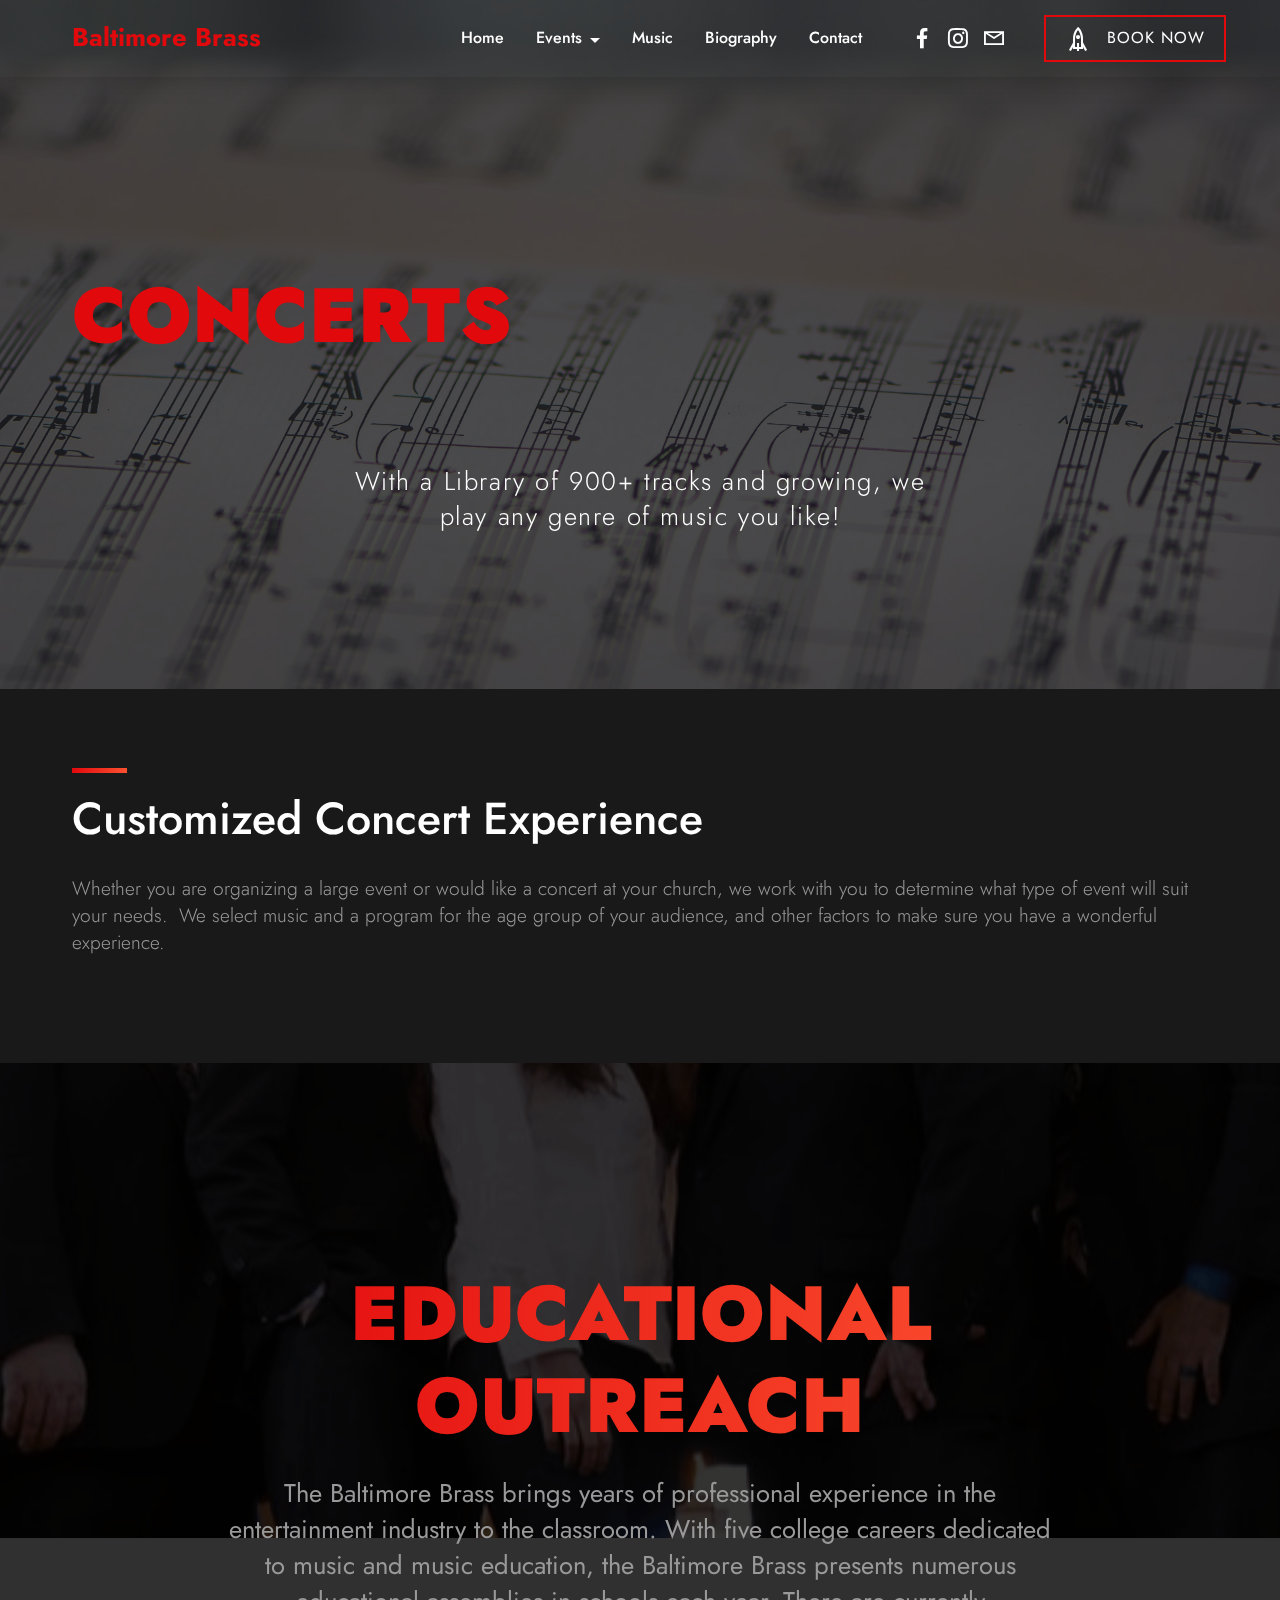
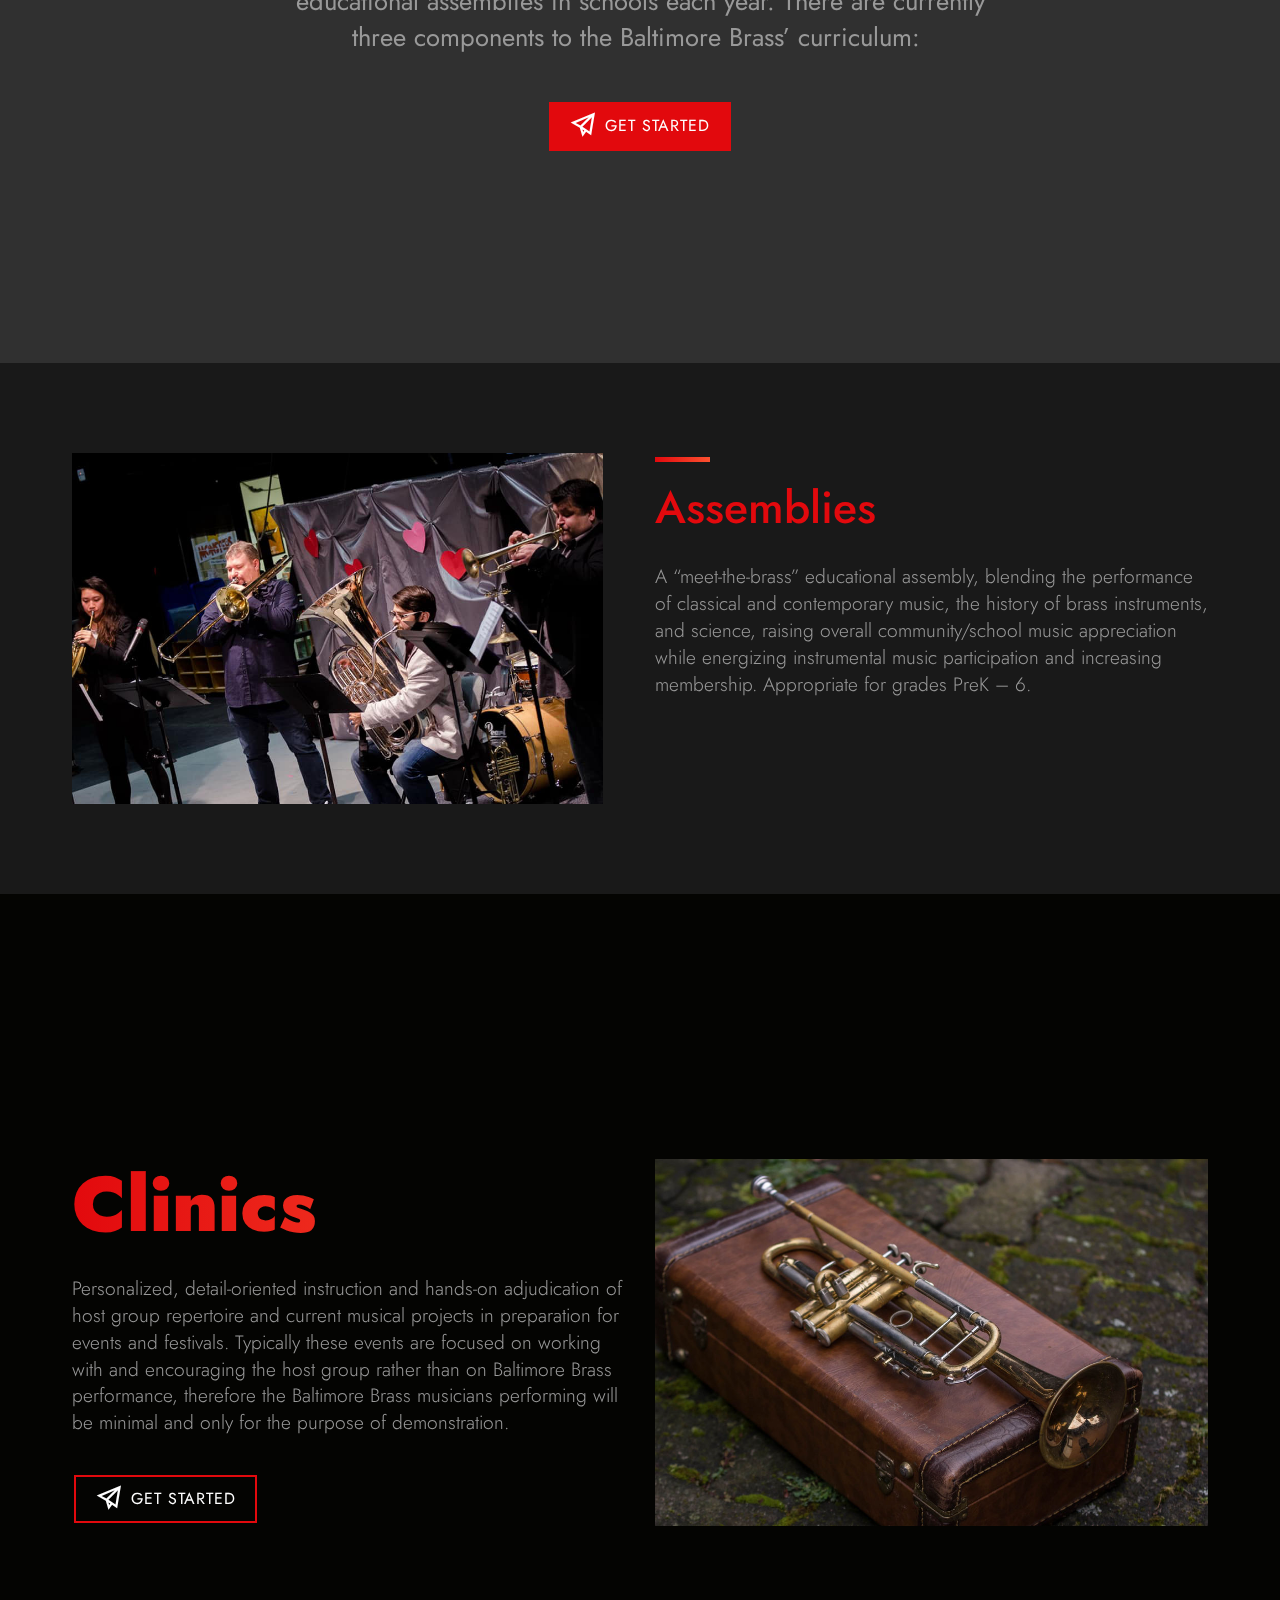
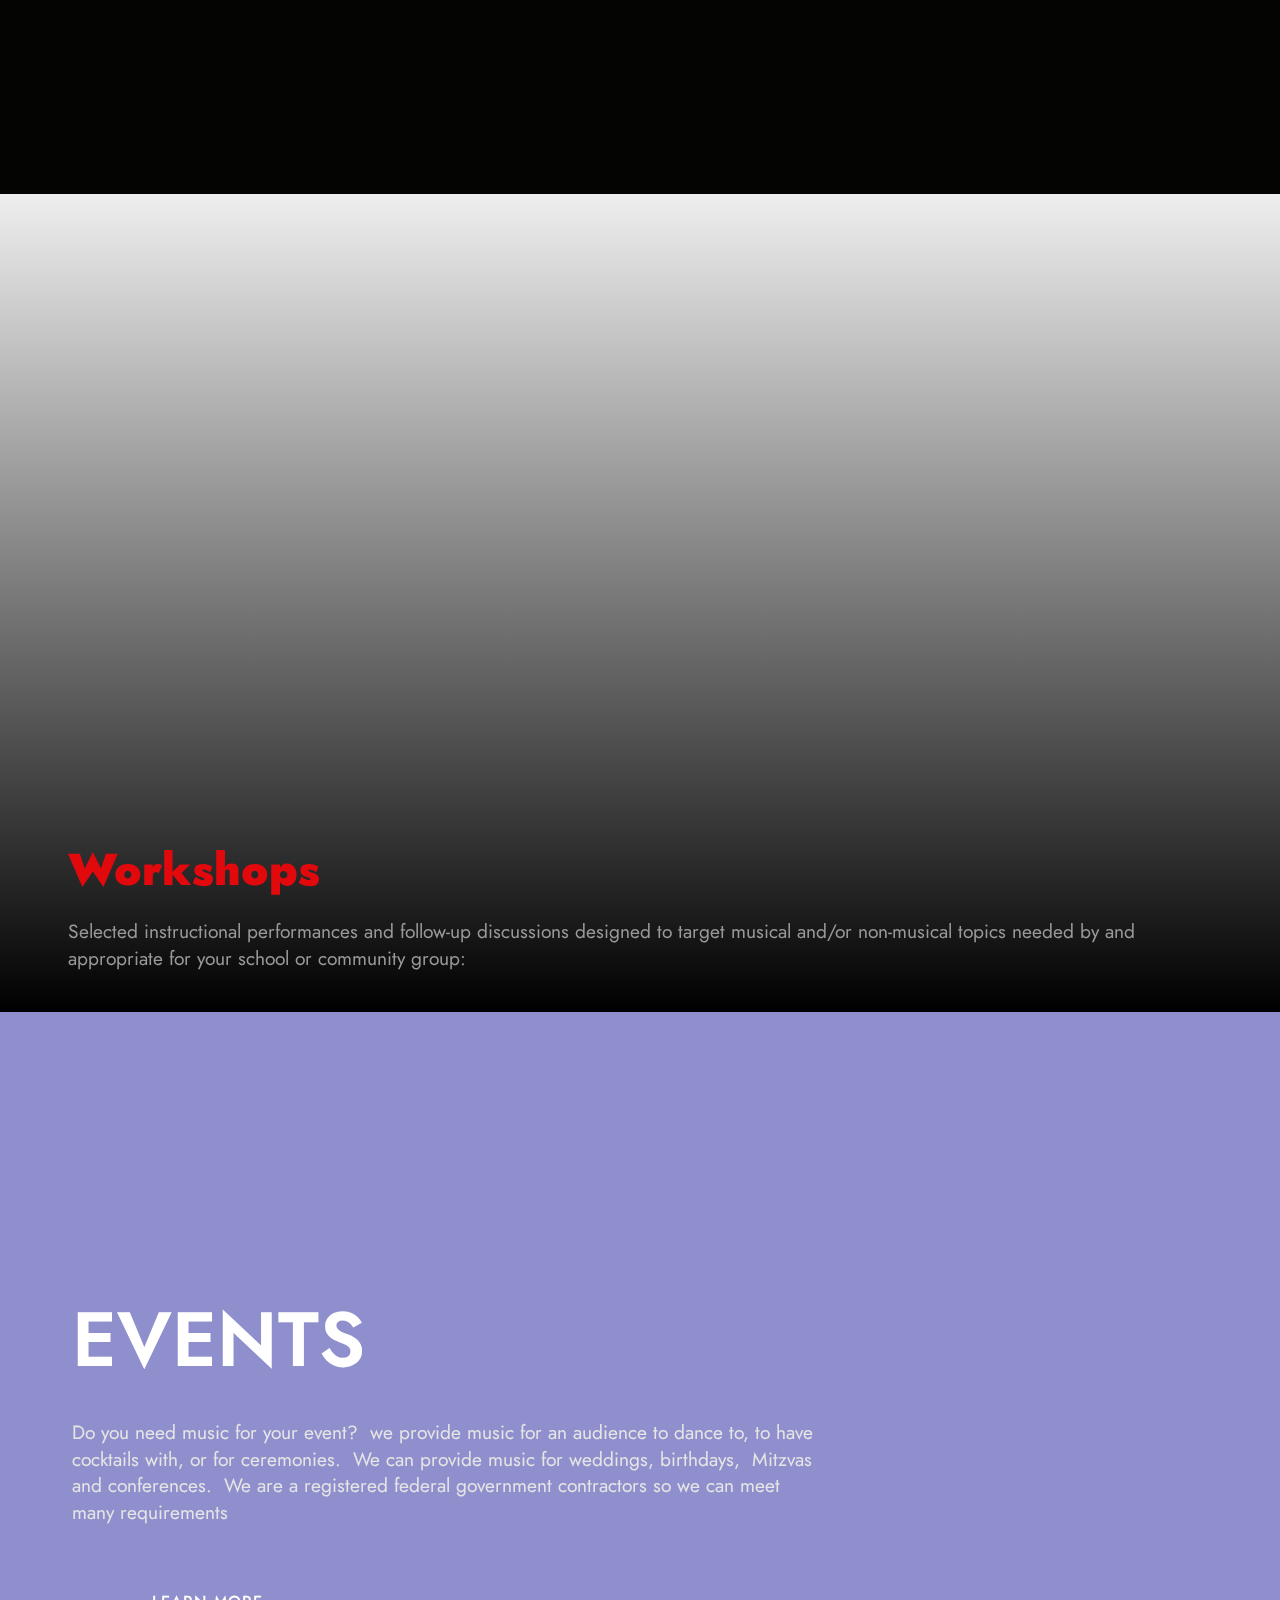
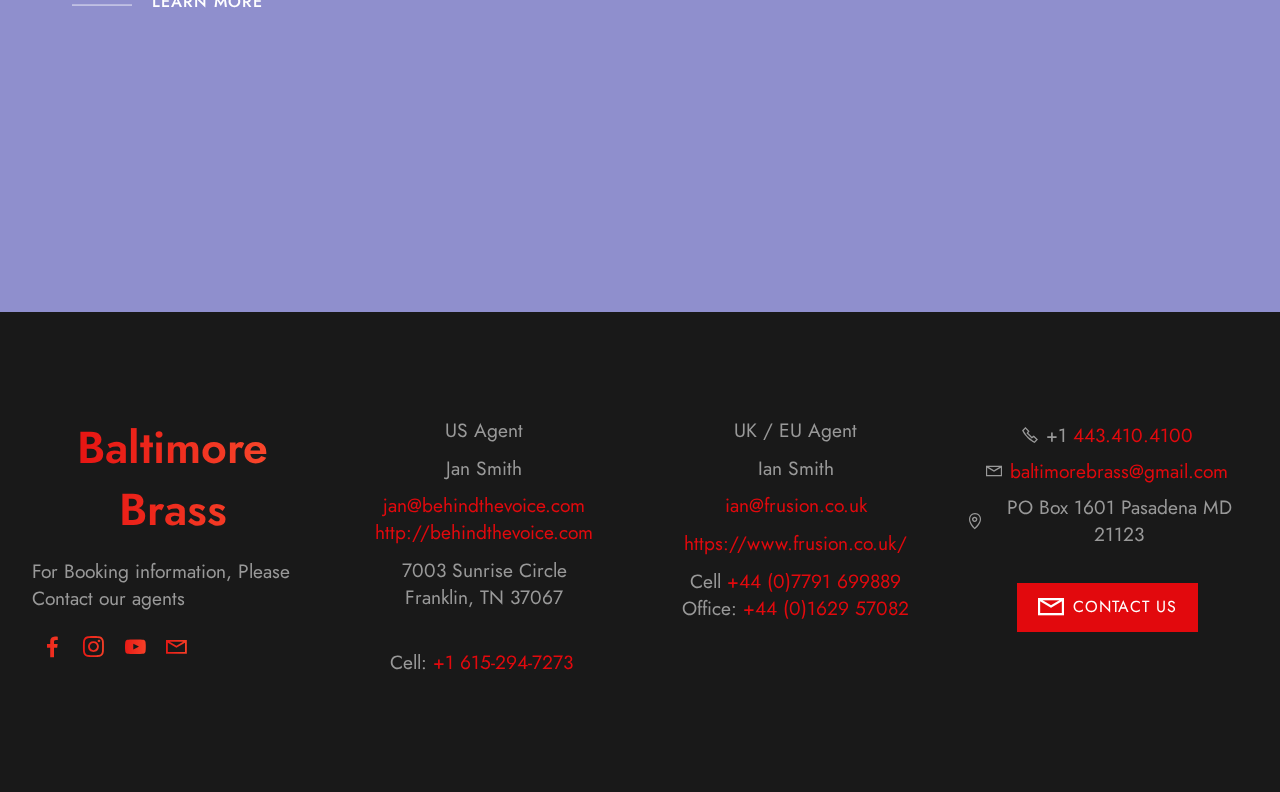
==== commit 4ccdbc9a: "create github pages" ====
--- a/page1.html
+++ b/page1.html
@@ -98,10 +98,9 @@
     </div>
 </section>
 
-<section class="content1 solutionm4_content1 cid-sKwOpE2Ld9 mbr-parallax-background" id="content1-f">
-    
-    <div class="mbr-overlay" style="opacity: 0.7; background-color: rgb(0, 0, 0);">
-    </div>
+<section class="content1 solutionm4_content1 cid-sKwOpE2Ld9" id="content1-f">
+    
+    
     <div class="container">
         <div class="row justify-content-center">
             <div class="col-lg-12 col-md-12 md-pb">
@@ -123,7 +122,7 @@
             <div class="mbr-white col-md-12 col-lg-9">
                 
                 <h1 class="mbr-section-title mbr-white pb-3 mbr-fonts-style display-1"><strong>EDUCATIONAL OUTREACH</strong></h1>
-                <p class="mbr-text pb-4 mbr-white mbr-regular mbr-fonts-style display-5">From young children, to young Artists, to retirement communities; the Baltimore Brass believes that music education is just as important as performance.&nbsp;<br>
+                <p class="mbr-text pb-4 mbr-white mbr-regular mbr-fonts-style display-5">The Baltimore Brass brings years of professional experience in the entertainment industry to the classroom. With five college careers dedicated to music and music education, the Baltimore Brass presents numerous educational assemblies in schools each year. There are currently three&nbsp;components to the Baltimore Brass’ curriculum:&nbsp;<br>
                 </p>
                 <div class="mbr-section-btn"><a class="btn btn-sm btn-primary display-4" href="mailto:baltimorebrass@gmail.com"><span class="mobi-mbri mobi-mbri-paper-plane mbr-iconfont mbr-iconfont-btn"></span>GET STARTED</a></div>
             </div>
@@ -143,10 +142,50 @@
             <div class="col-lg-6 col-md-12 md-pb">
                 <div class="title-wrapper align-left">
                     <div class="line"></div>
-                    <h3 class="mbr-section-title mbr-white mbr-semibold pb-3 mbr-fonts-style display-2">Arts Educators&nbsp;</h3>
-                    <p class="mbr-text pb-3 mbr-white mbr-light mbr-fonts-style display-7">We partner with groups such as Young Audiences, and the Maryland Fine Arts Council to provide well developed and high caliber educational materials from Pre-K to Adults.<br>
+                    <h3 class="mbr-section-title mbr-white mbr-semibold pb-3 mbr-fonts-style display-2">Assemblies</h3>
+                    <p class="mbr-text pb-3 mbr-white mbr-light mbr-fonts-style display-7">A “meet-the-brass” educational assembly, blending the performance of classical and contemporary music, the history of brass instruments, and science, raising overall community/school music appreciation while energizing instrumental music participation and increasing membership. Appropriate for grades PreK – 6.<br>
                     </p>
                 </div>
+            </div>
+        </div>
+    </div>
+</section>
+
+<section class="header2 solutionm4_header2 cid-sS03ChOV15 mbr-fullscreen" id="header2-n">
+    
+    
+    <div class="container align-left">
+        <div class="row justify-content-center">
+            <div class="mbr-white col-md-12 my-auto md-pb col-lg-6">
+
+                
+                <h1 class="mbr-section-title mbr-white pb-3 mbr-fonts-style display-1"><strong>Clinics</strong></h1>
+                <p class="mbr-text pb-3 mbr-white mbr-light mbr-fonts-style display-7">Personalized, detail-oriented instruction and hands-on adjudication of host group repertoire and current musical projects in preparation for events and festivals. Typically these events are focused on working with and encouraging the host group rather than on Baltimore Brass performance, therefore the Baltimore Brass musicians performing will be minimal and only for the purpose of demonstration.<br></p>
+                <div class="mbr-section-btn"><a class="btn btn-sm btn-primary-outline display-4" href="https://mobiri.se"><span class="mobi-mbri mobi-mbri-paper-plane mbr-iconfont mbr-iconfont-btn"></span>GET STARTED</a>
+                </div>
+
+            </div>
+
+            <div class="card col-12 img-col col-md-12 col-lg-6">
+                <img src="assets/images/mbr-1086x722.jpg" alt="Mobirise">
+
+            </div>
+
+
+
+        </div>
+    </div>
+</section>
+
+<section class="image1 solutionm4_image1 cid-sS04aDFRrF mbr-parallax-background" id="image1-p">
+    
+    <div class="mbr-overlay" style="opacity: 1; background-color: rgb(0, 0, 0);"></div>
+    <div class="container-fluid align-center">
+        <div class="row justify-content-center">
+            <div class="mbr-white col-md-12 col-lg-11">
+                <h2 class="mbr-section-title mbr-white align-left pb-2 mbr-fonts-style display-2"><strong>Workshops</strong></h2>
+                <p class="mbr-text pb-4 mbr-white mbr-regular align-left mbr-fonts-style display-7">Selected instructional performances and follow-up discussions designed to target musical and/or non-musical topics needed by and appropriate for your school or community group:<br>
+                </p>
             </div>
         </div>
     </div>
--- a/assets/mobirise/css/mbr-additional.css
+++ b/assets/mobirise/css/mbr-additional.css
@@ -2316,7 +2316,7 @@
 .cid-sKwOpE2Ld9 {
   padding-top: 75px;
   padding-bottom: 75px;
-  background-image: url("../../../assets/images/baltimore-brass-720x533.png");
+  background-color: #191919;
 }
 .cid-sKwOpE2Ld9 .line {
   width: 55px;
@@ -2330,7 +2330,7 @@
   color: #999999;
 }
 .cid-sKwOrFiIEA {
-  background-image: url("../../../assets/images/background2.jpg");
+  background-image: url("../../../assets/images/baltimore-brass-720x533.png");
 }
 .cid-sKwOrFiIEA H1 {
   color: #e2090d;
@@ -2367,6 +2367,51 @@
   .cid-sKwOtWXEqj img {
     width: 96%;
   }
+}
+.cid-sKwOtWXEqj .mbr-section-title,
+.cid-sKwOtWXEqj .title-wrapper {
+  color: #e2090d;
+}
+.cid-sS03ChOV15 {
+  background-color: #040402;
+}
+.cid-sS03ChOV15 H1 {
+  color: #e2090d;
+}
+.cid-sS03ChOV15 h1 {
+  background: linear-gradient(to left, #fc5130, currentColor);
+  -webkit-background-clip: text;
+  -webkit-text-fill-color: transparent;
+}
+.cid-sS03ChOV15 img {
+  width: 100%;
+}
+.cid-sS03ChOV15 .mbr-text,
+.cid-sS03ChOV15 .mbr-section-btn {
+  color: #999999;
+}
+.cid-sS04aDFRrF {
+  padding-top: 645px;
+  background-image: url("../../../assets/images/227084841-1010370509717817-4113858050683342204-n-768x577.jpg");
+}
+.cid-sS04aDFRrF H2 {
+  color: #e2090d;
+}
+.cid-sS04aDFRrF h1 {
+  background: linear-gradient(to left, #fc5130, currentColor);
+  -webkit-background-clip: text;
+  -webkit-text-fill-color: transparent;
+}
+.cid-sS04aDFRrF section {
+  align-items: flex-end !important;
+}
+.cid-sS04aDFRrF .mbr-text,
+.cid-sS04aDFRrF .mbr-section-btn {
+  color: #999999;
+}
+.cid-sS04aDFRrF .mbr-overlay {
+  background-color: transparent !important;
+  background: linear-gradient(to top, #000000, transparent);
 }
 .cid-sKwOyXiRjY {
   background-image: url("../../../assets/images/bbqdncparty-2000x1500.jpg");
--- a/assets/mobirise/css/mbr-additional.css
+++ b/assets/mobirise/css/mbr-additional.css
@@ -2316,7 +2316,7 @@
 .cid-sKwOpE2Ld9 {
   padding-top: 75px;
   padding-bottom: 75px;
-  background-image: url("../../../assets/images/baltimore-brass-720x533.png");
+  background-color: #191919;
 }
 .cid-sKwOpE2Ld9 .line {
   width: 55px;
@@ -2330,7 +2330,7 @@
   color: #999999;
 }
 .cid-sKwOrFiIEA {
-  background-image: url("../../../assets/images/background2.jpg");
+  background-image: url("../../../assets/images/baltimore-brass-720x533.png");
 }
 .cid-sKwOrFiIEA H1 {
   color: #e2090d;
@@ -2367,6 +2367,51 @@
   .cid-sKwOtWXEqj img {
     width: 96%;
   }
+}
+.cid-sKwOtWXEqj .mbr-section-title,
+.cid-sKwOtWXEqj .title-wrapper {
+  color: #e2090d;
+}
+.cid-sS03ChOV15 {
+  background-color: #040402;
+}
+.cid-sS03ChOV15 H1 {
+  color: #e2090d;
+}
+.cid-sS03ChOV15 h1 {
+  background: linear-gradient(to left, #fc5130, currentColor);
+  -webkit-background-clip: text;
+  -webkit-text-fill-color: transparent;
+}
+.cid-sS03ChOV15 img {
+  width: 100%;
+}
+.cid-sS03ChOV15 .mbr-text,
+.cid-sS03ChOV15 .mbr-section-btn {
+  color: #999999;
+}
+.cid-sS04aDFRrF {
+  padding-top: 645px;
+  background-image: url("../../../assets/images/227084841-1010370509717817-4113858050683342204-n-768x577.jpg");
+}
+.cid-sS04aDFRrF H2 {
+  color: #e2090d;
+}
+.cid-sS04aDFRrF h1 {
+  background: linear-gradient(to left, #fc5130, currentColor);
+  -webkit-background-clip: text;
+  -webkit-text-fill-color: transparent;
+}
+.cid-sS04aDFRrF section {
+  align-items: flex-end !important;
+}
+.cid-sS04aDFRrF .mbr-text,
+.cid-sS04aDFRrF .mbr-section-btn {
+  color: #999999;
+}
+.cid-sS04aDFRrF .mbr-overlay {
+  background-color: transparent !important;
+  background: linear-gradient(to top, #000000, transparent);
 }
 .cid-sKwOyXiRjY {
   background-image: url("../../../assets/images/bbqdncparty-2000x1500.jpg");
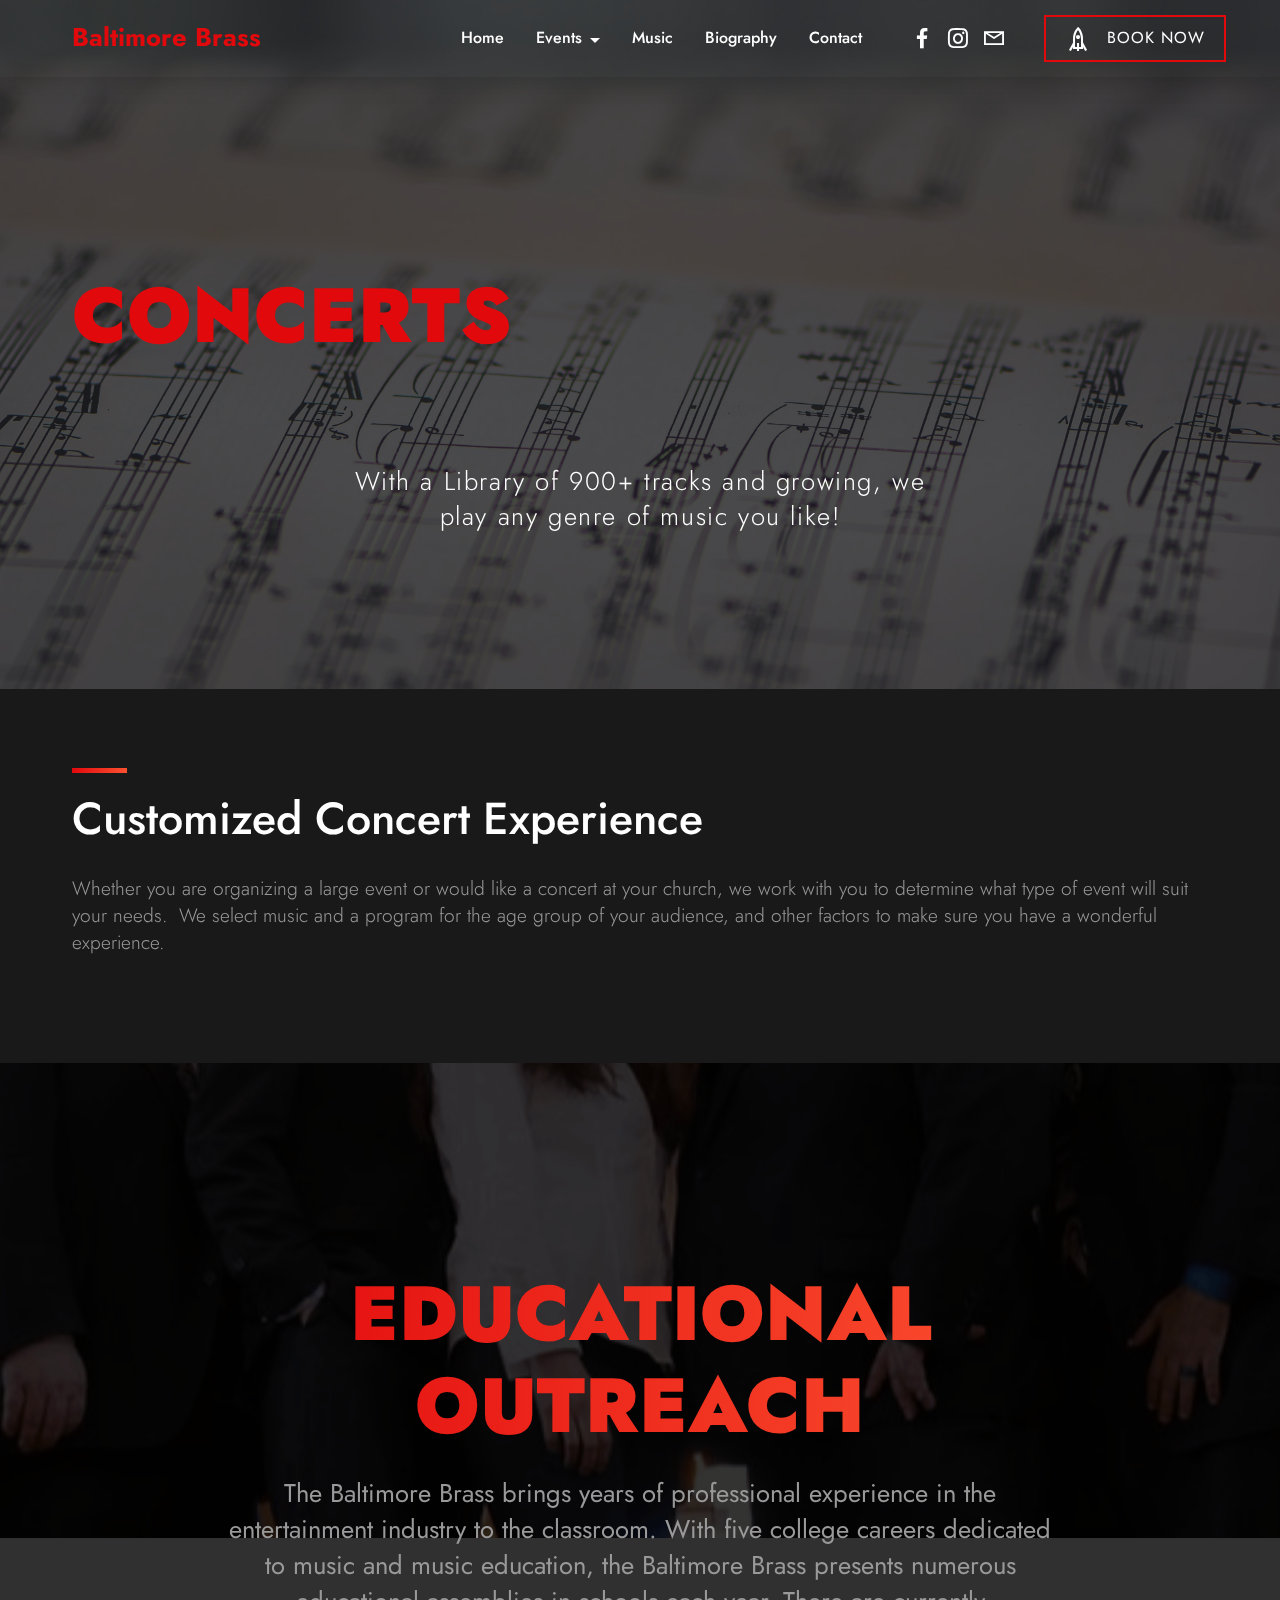
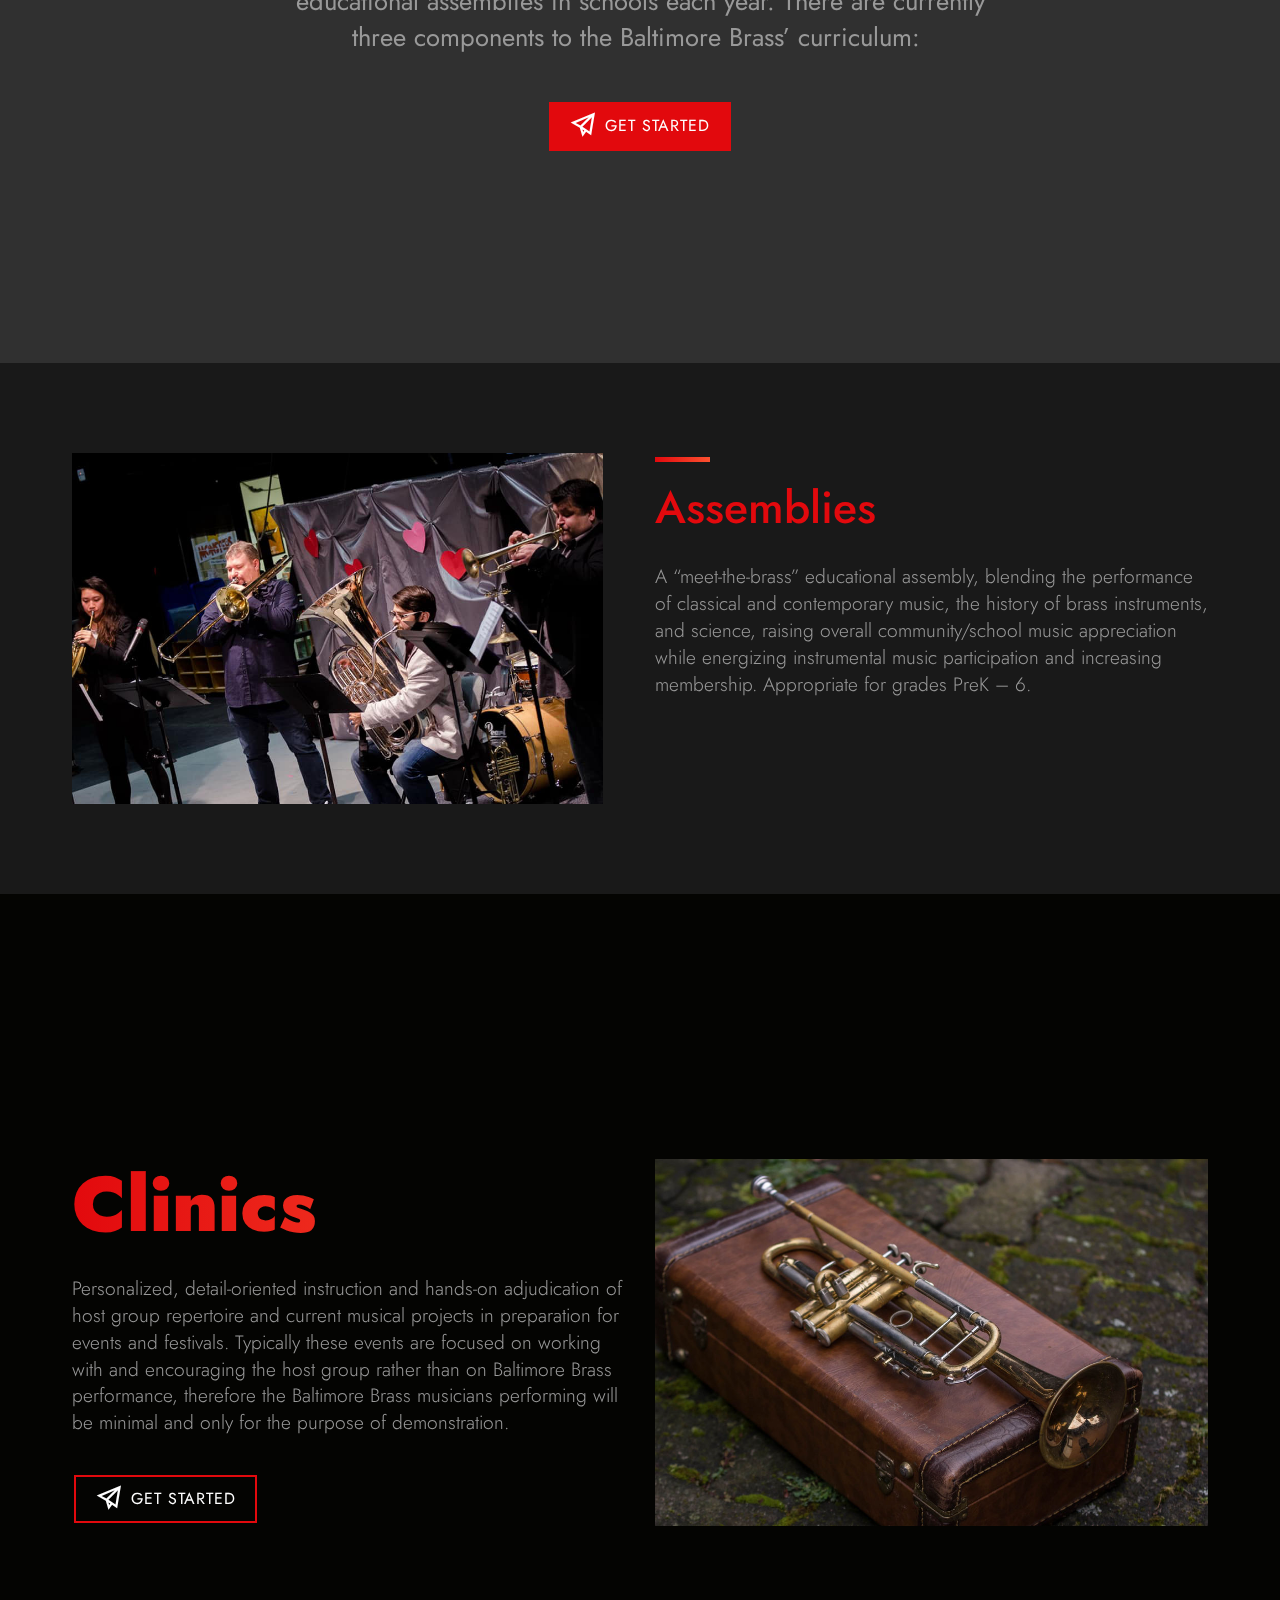
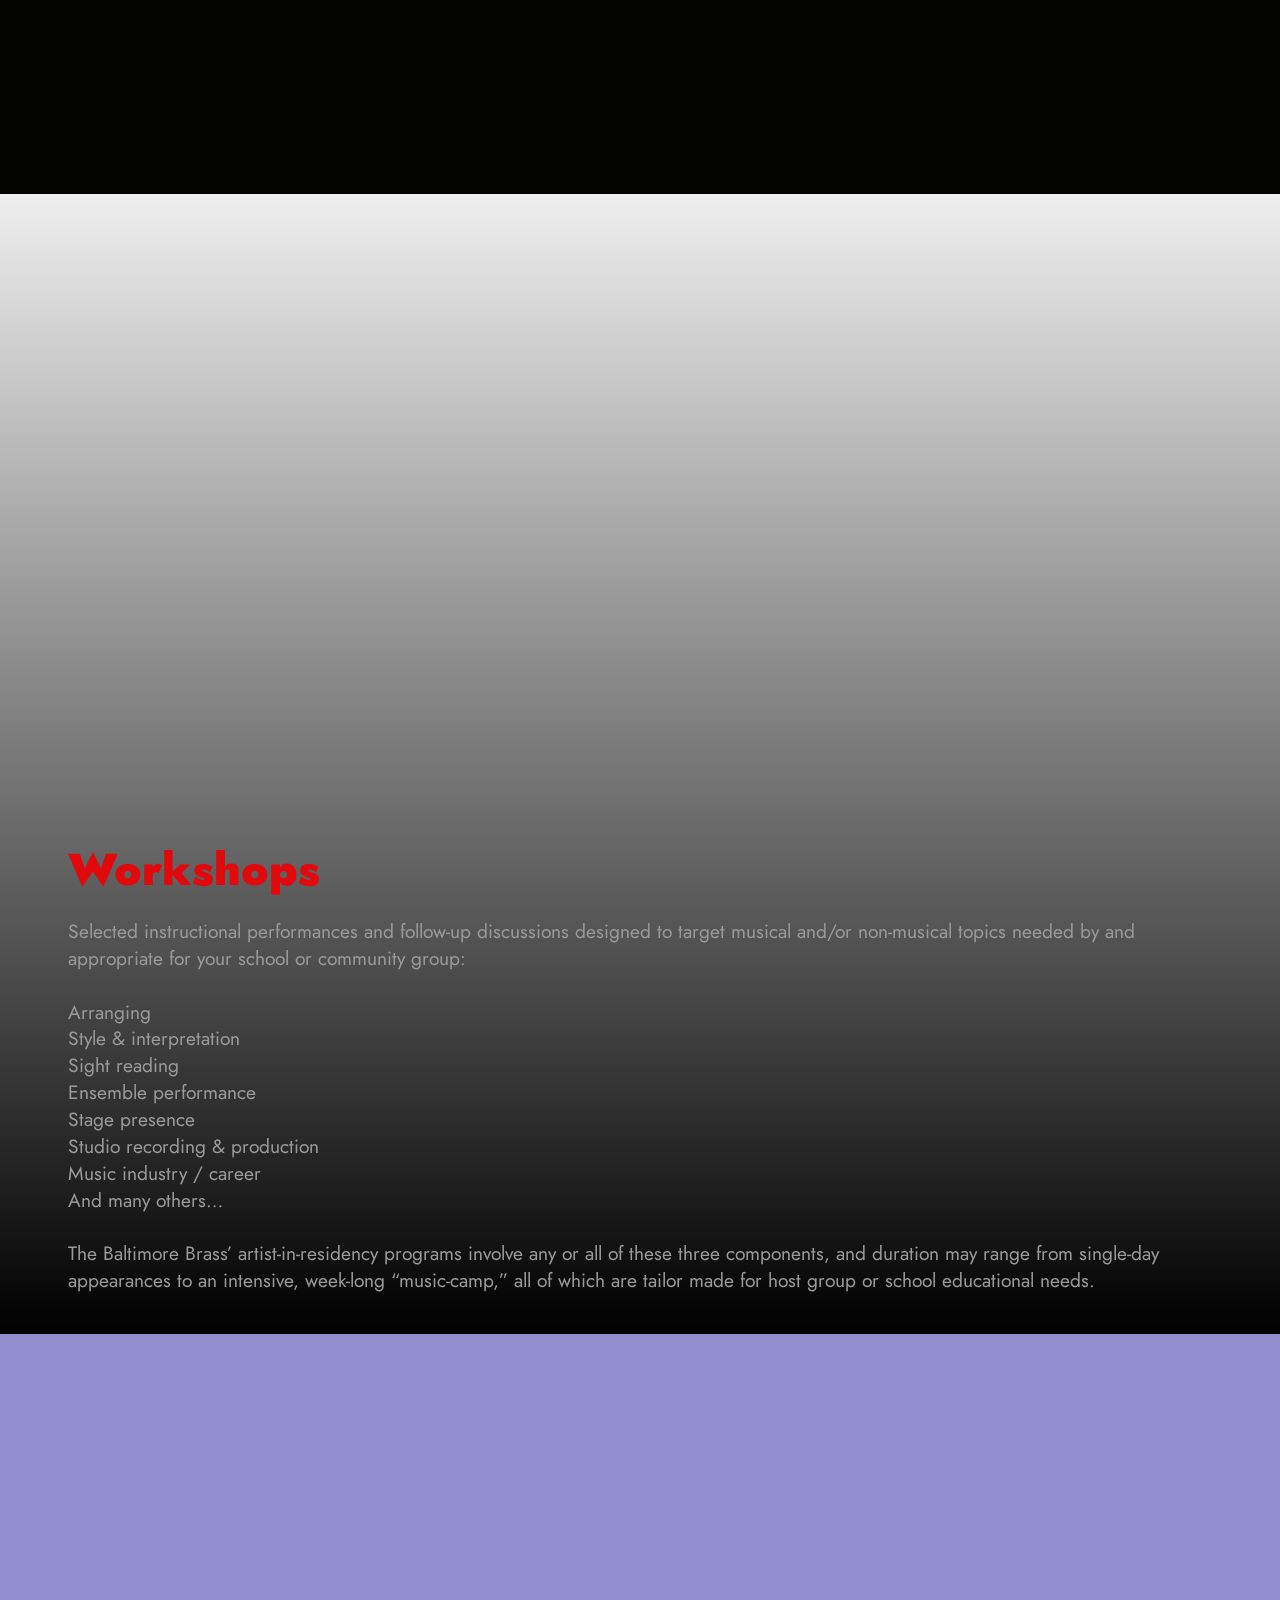
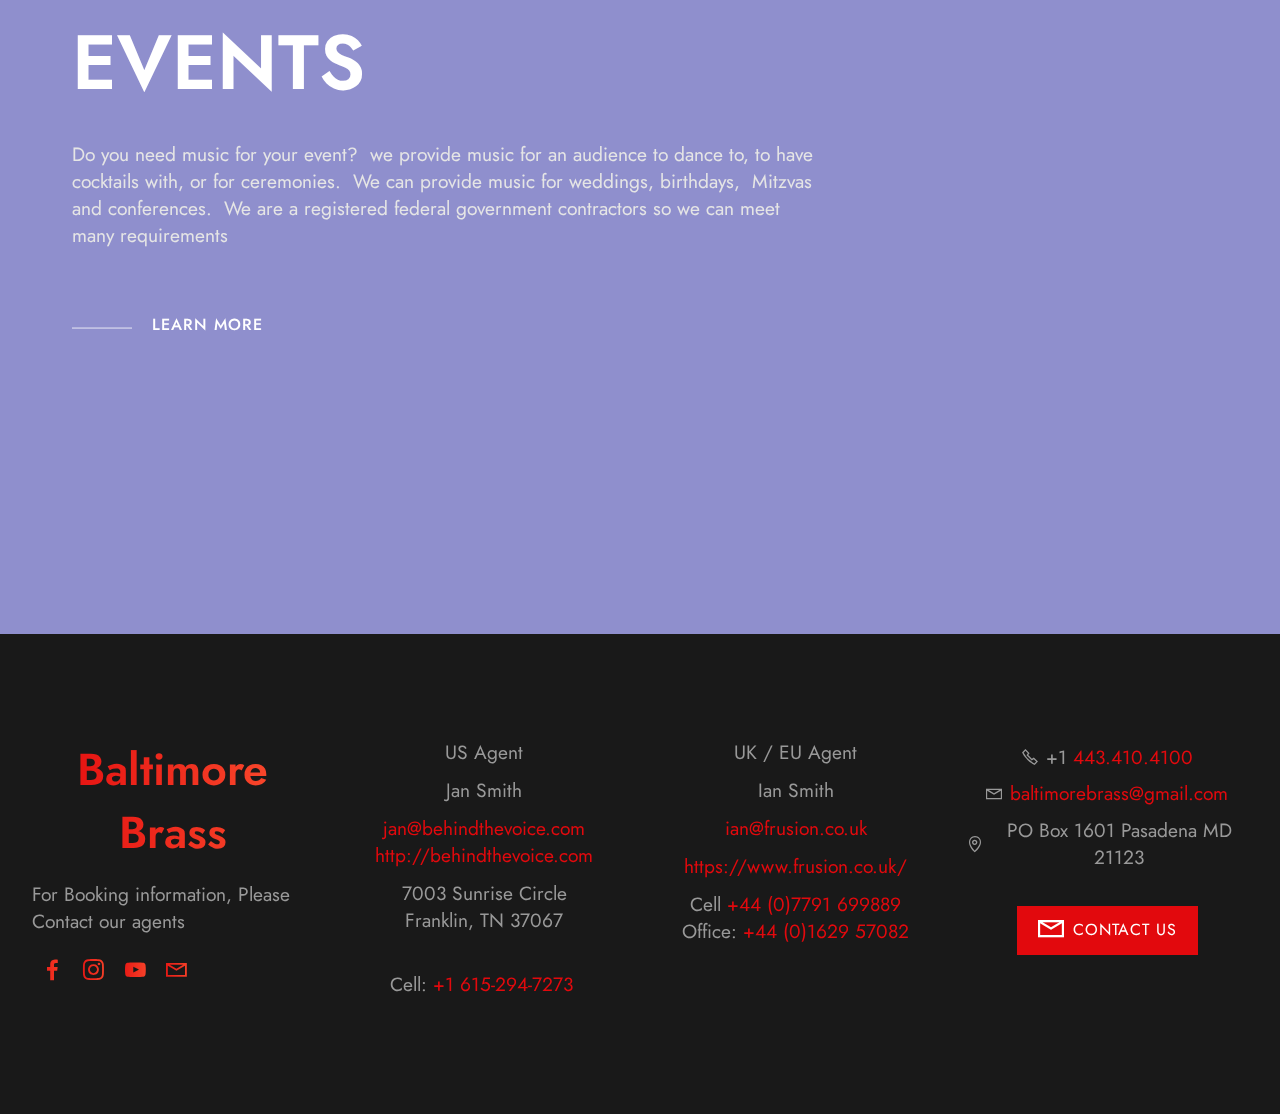
==== commit ab9abc53: "create github pages" ====
--- a/page1.html
+++ b/page1.html
@@ -184,7 +184,16 @@
         <div class="row justify-content-center">
             <div class="mbr-white col-md-12 col-lg-11">
                 <h2 class="mbr-section-title mbr-white align-left pb-2 mbr-fonts-style display-2"><strong>Workshops</strong></h2>
-                <p class="mbr-text pb-4 mbr-white mbr-regular align-left mbr-fonts-style display-7">Selected instructional performances and follow-up discussions designed to target musical and/or non-musical topics needed by and appropriate for your school or community group:<br>
+                <p class="mbr-text pb-4 mbr-white mbr-regular align-left mbr-fonts-style display-7">Selected instructional performances and follow-up discussions designed to target musical and/or non-musical topics needed by and appropriate for your school or community group:<br><br>Arranging
+<br>Style &amp; interpretation
+<br>Sight reading
+<br>Ensemble performance
+<br>Stage presence
+<br>Studio recording &amp; production
+<br>Music industry / career
+<br>And many others…
+<br>
+<br>The Baltimore Brass’ artist-in-residency programs involve any or all of these three components, and duration may range from single-day appearances to an intensive, week-long “music-camp,” all of which are tailor made for host group or school educational needs.&nbsp;<br>
                 </p>
             </div>
         </div>
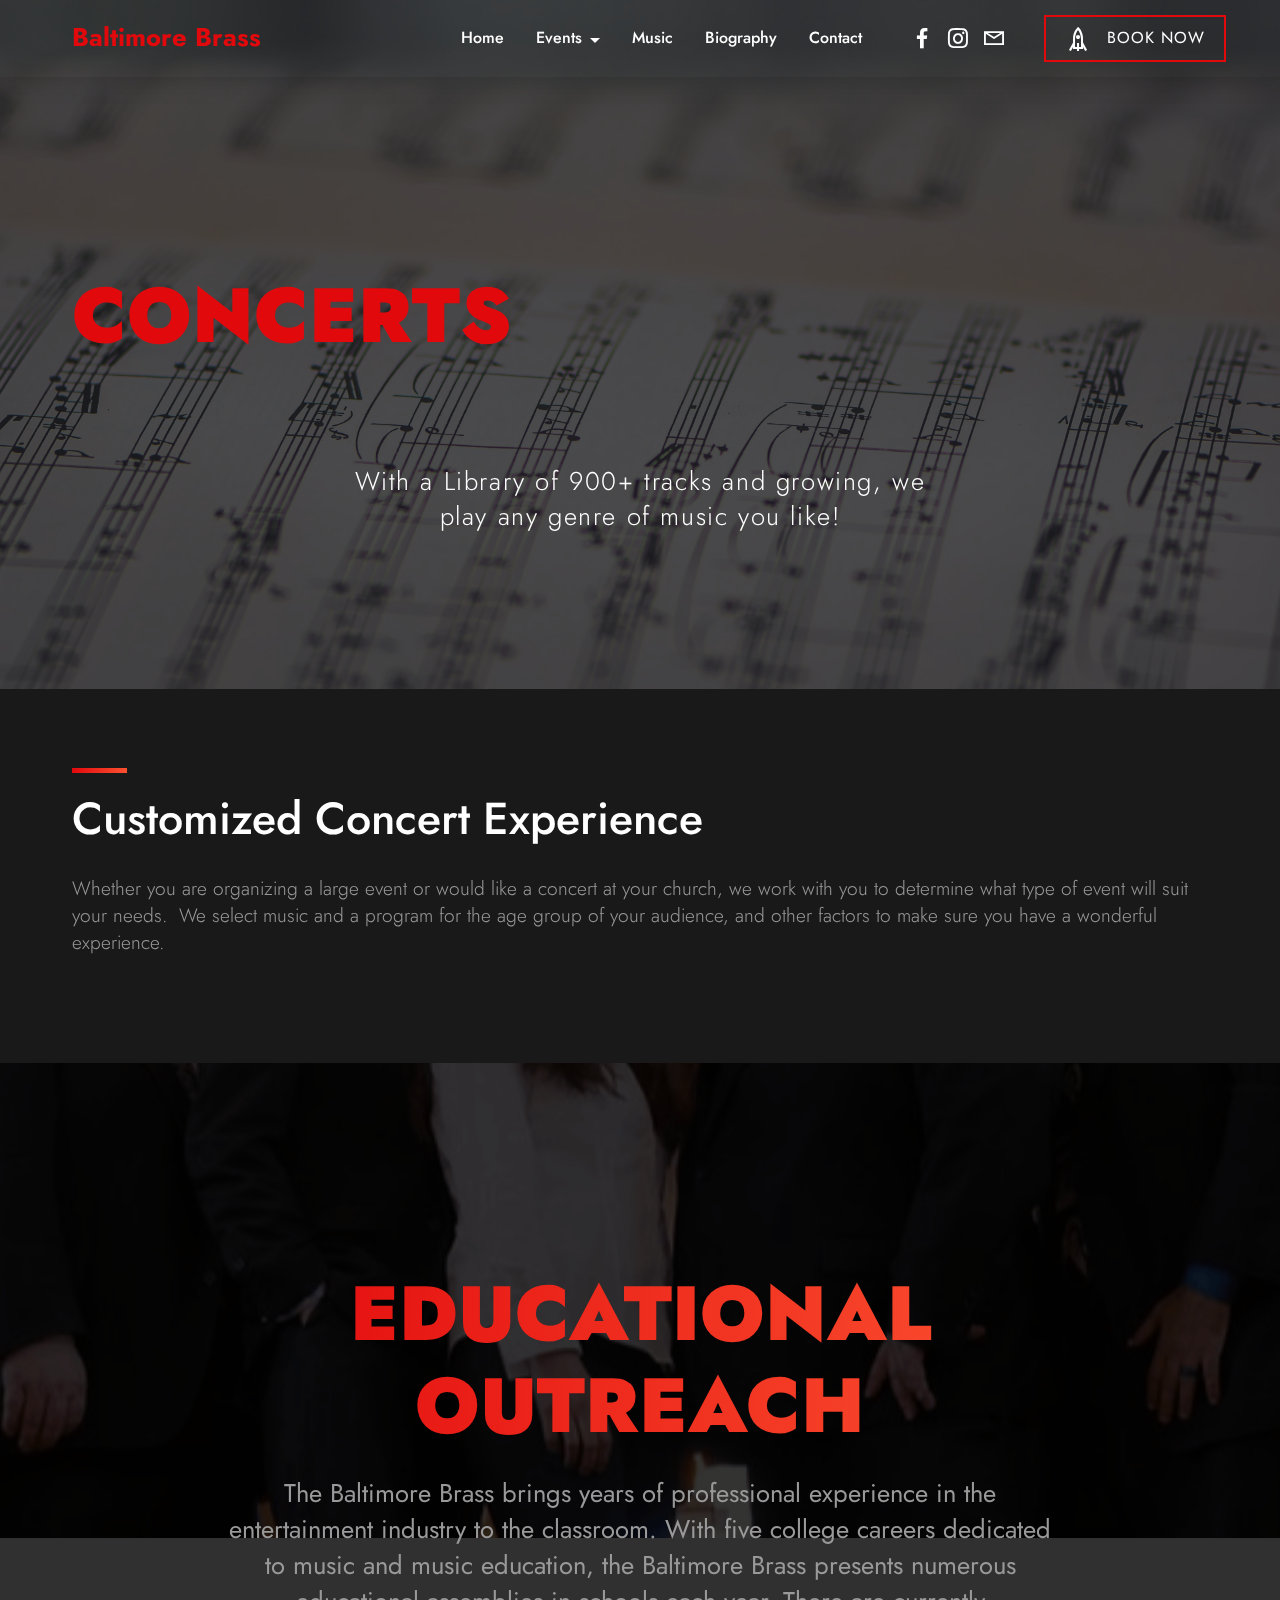
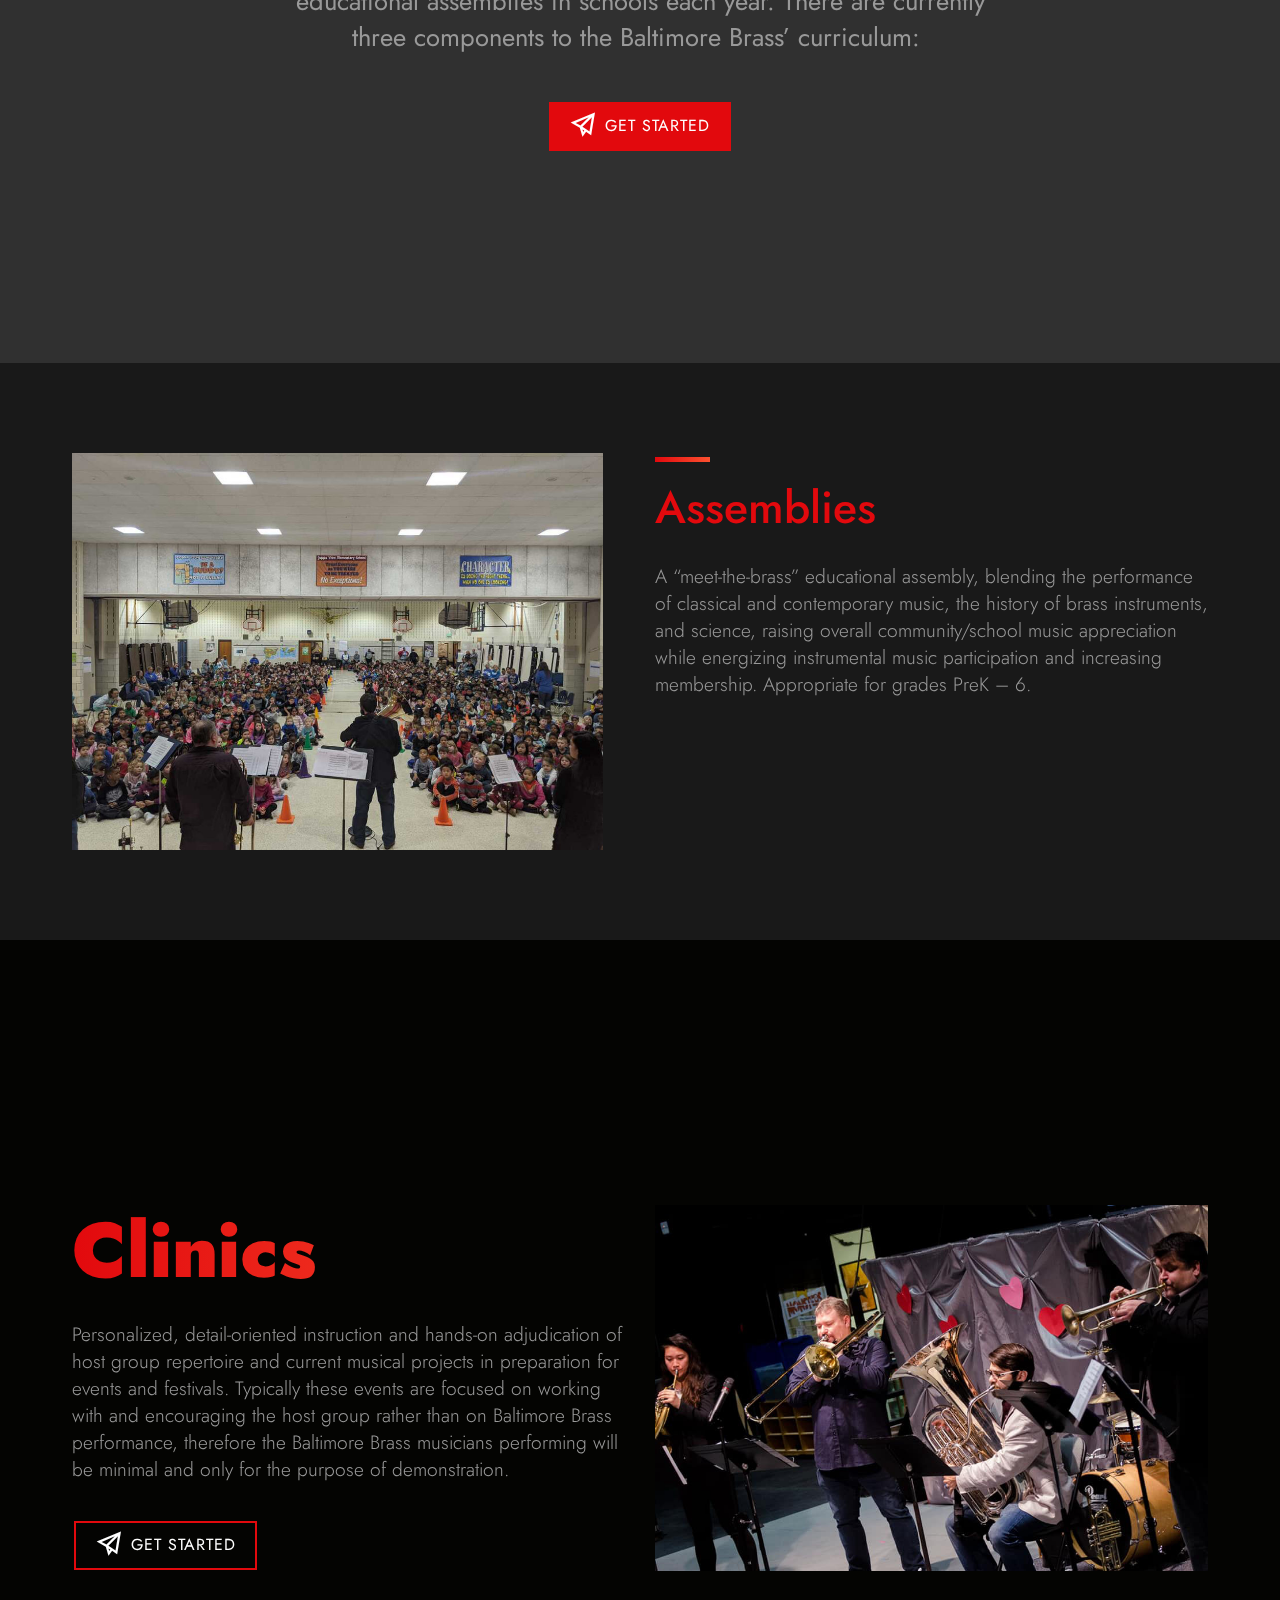
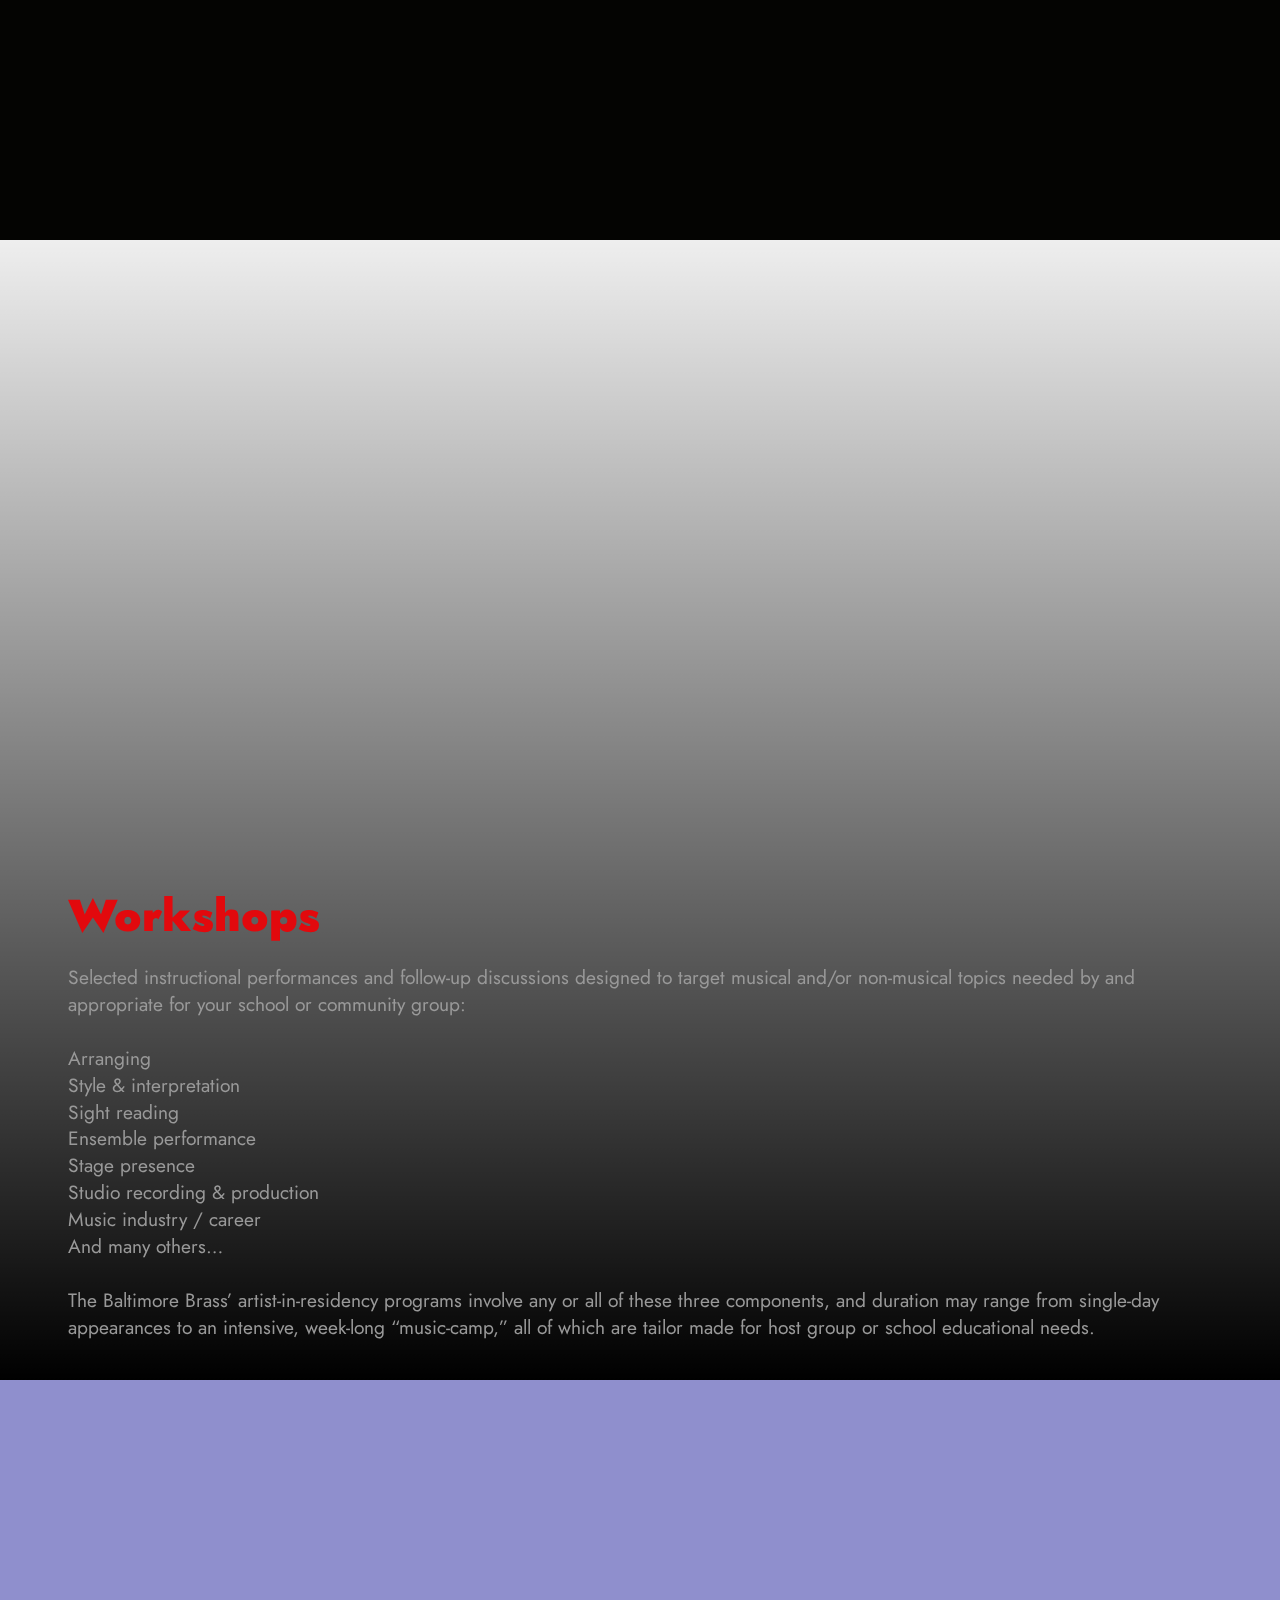
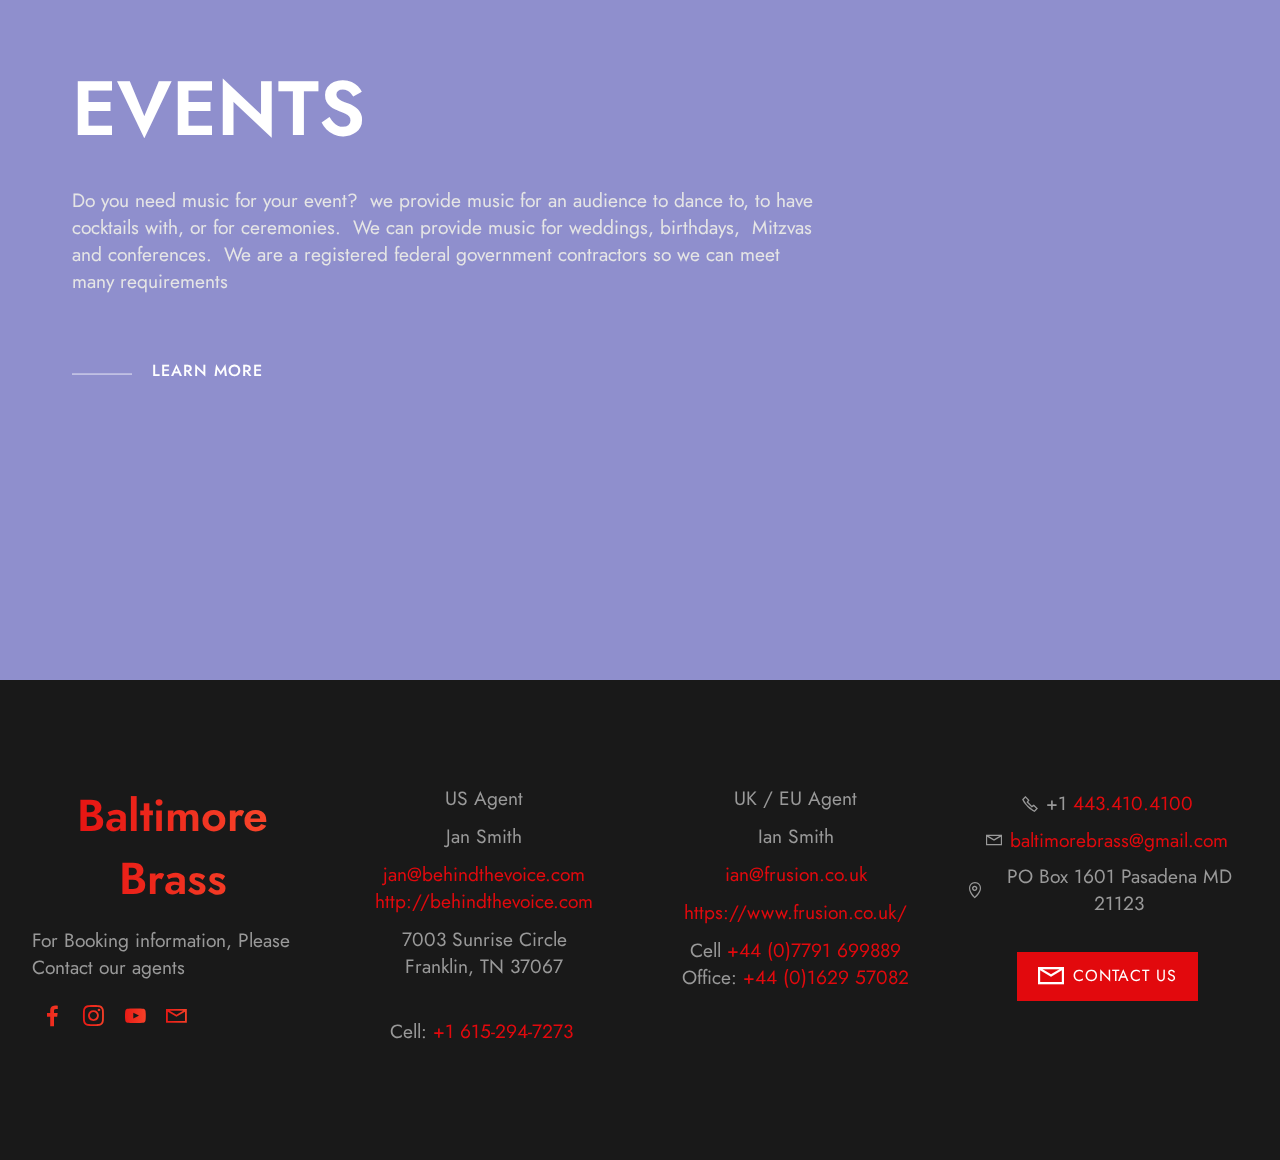
==== commit 9d05db47: "create github pages" ====
--- a/page1.html
+++ b/page1.html
@@ -136,7 +136,7 @@
     <div class="container">
         <div class="row justify-content-center">
             <div class="col-lg-6 col-md-12 md-pb">
-                <img src="assets/images/bbqchilldren-960x636.jpg" alt="Mobirise">
+                <img src="assets/images/267156761-598992211156626-3454812523294038351-n-1042x781.jpg" alt="Mobirise">
             </div>
 
             <div class="col-lg-6 col-md-12 md-pb">
@@ -167,7 +167,7 @@
             </div>
 
             <div class="card col-12 img-col col-md-12 col-lg-6">
-                <img src="assets/images/mbr-1086x722.jpg" alt="Mobirise">
+                <img src="assets/images/bbqchilldren-960x636.jpg" alt="Mobirise">
 
             </div>
 
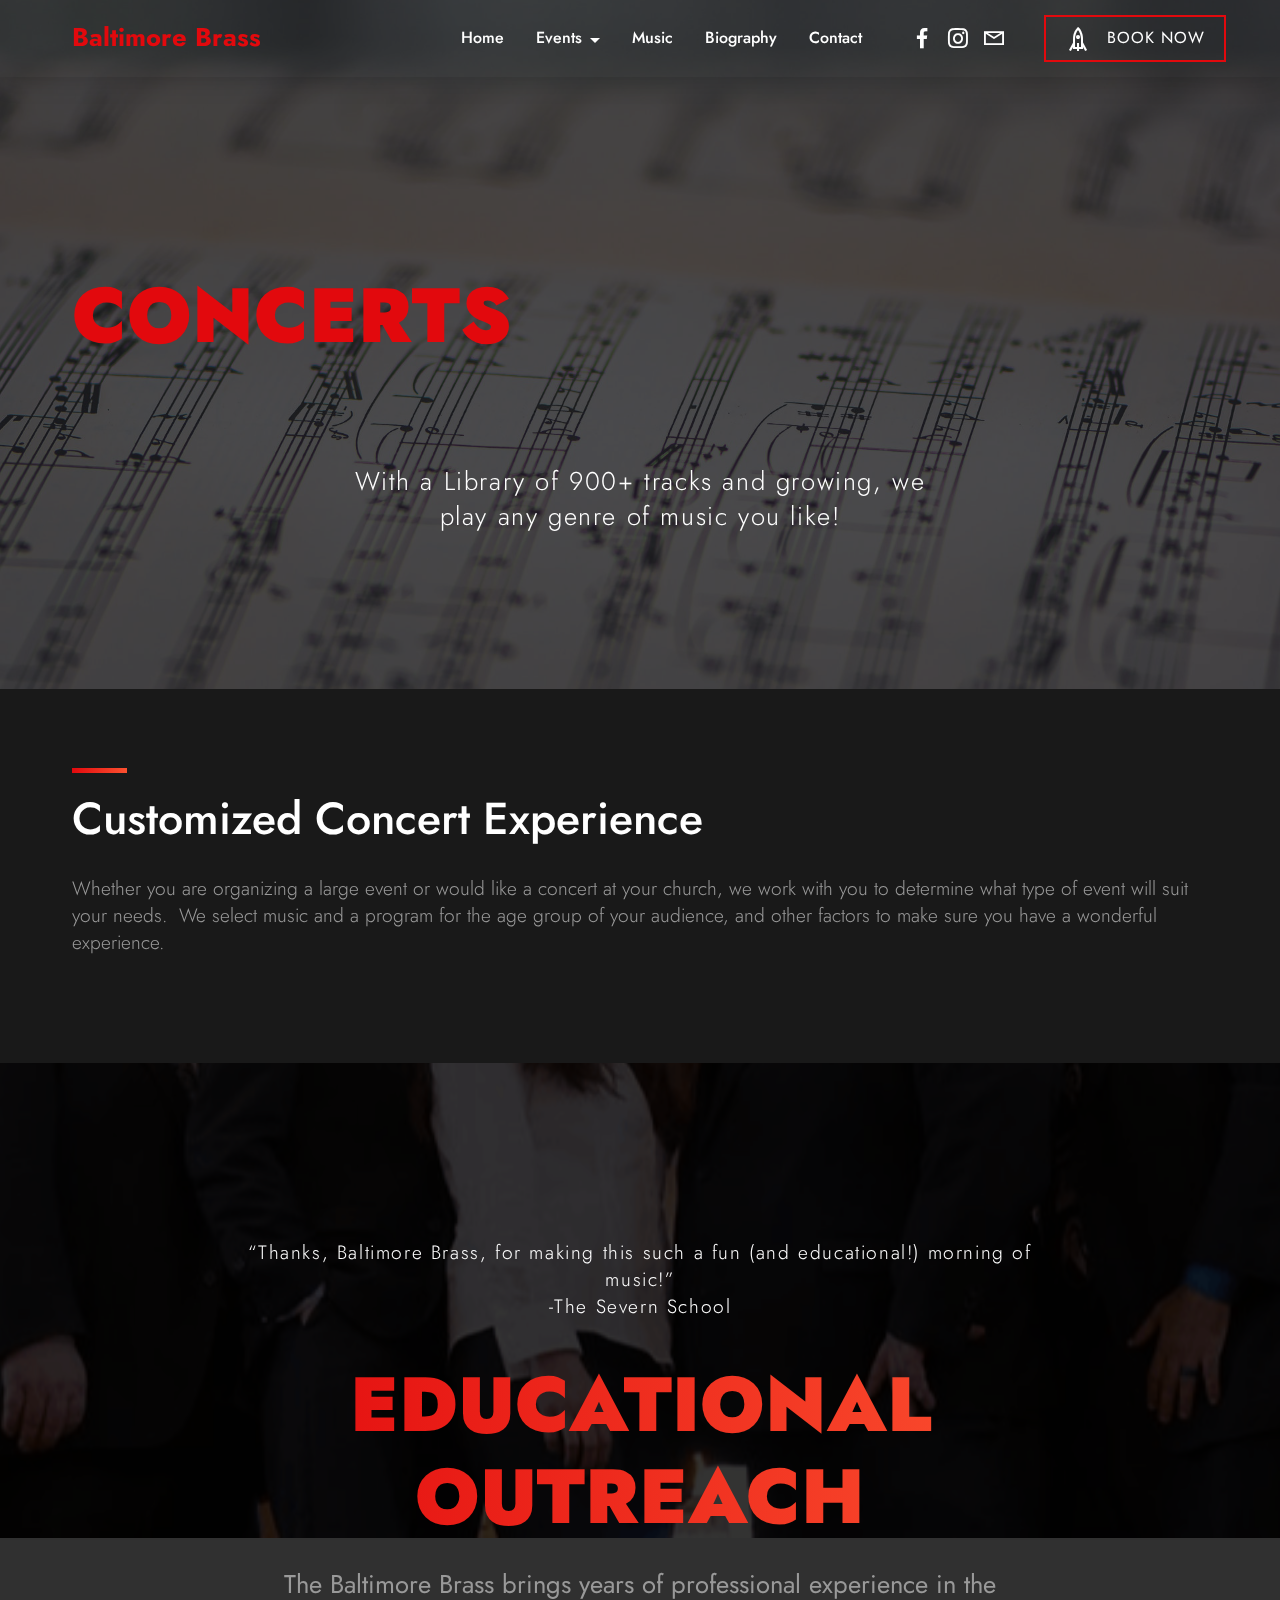
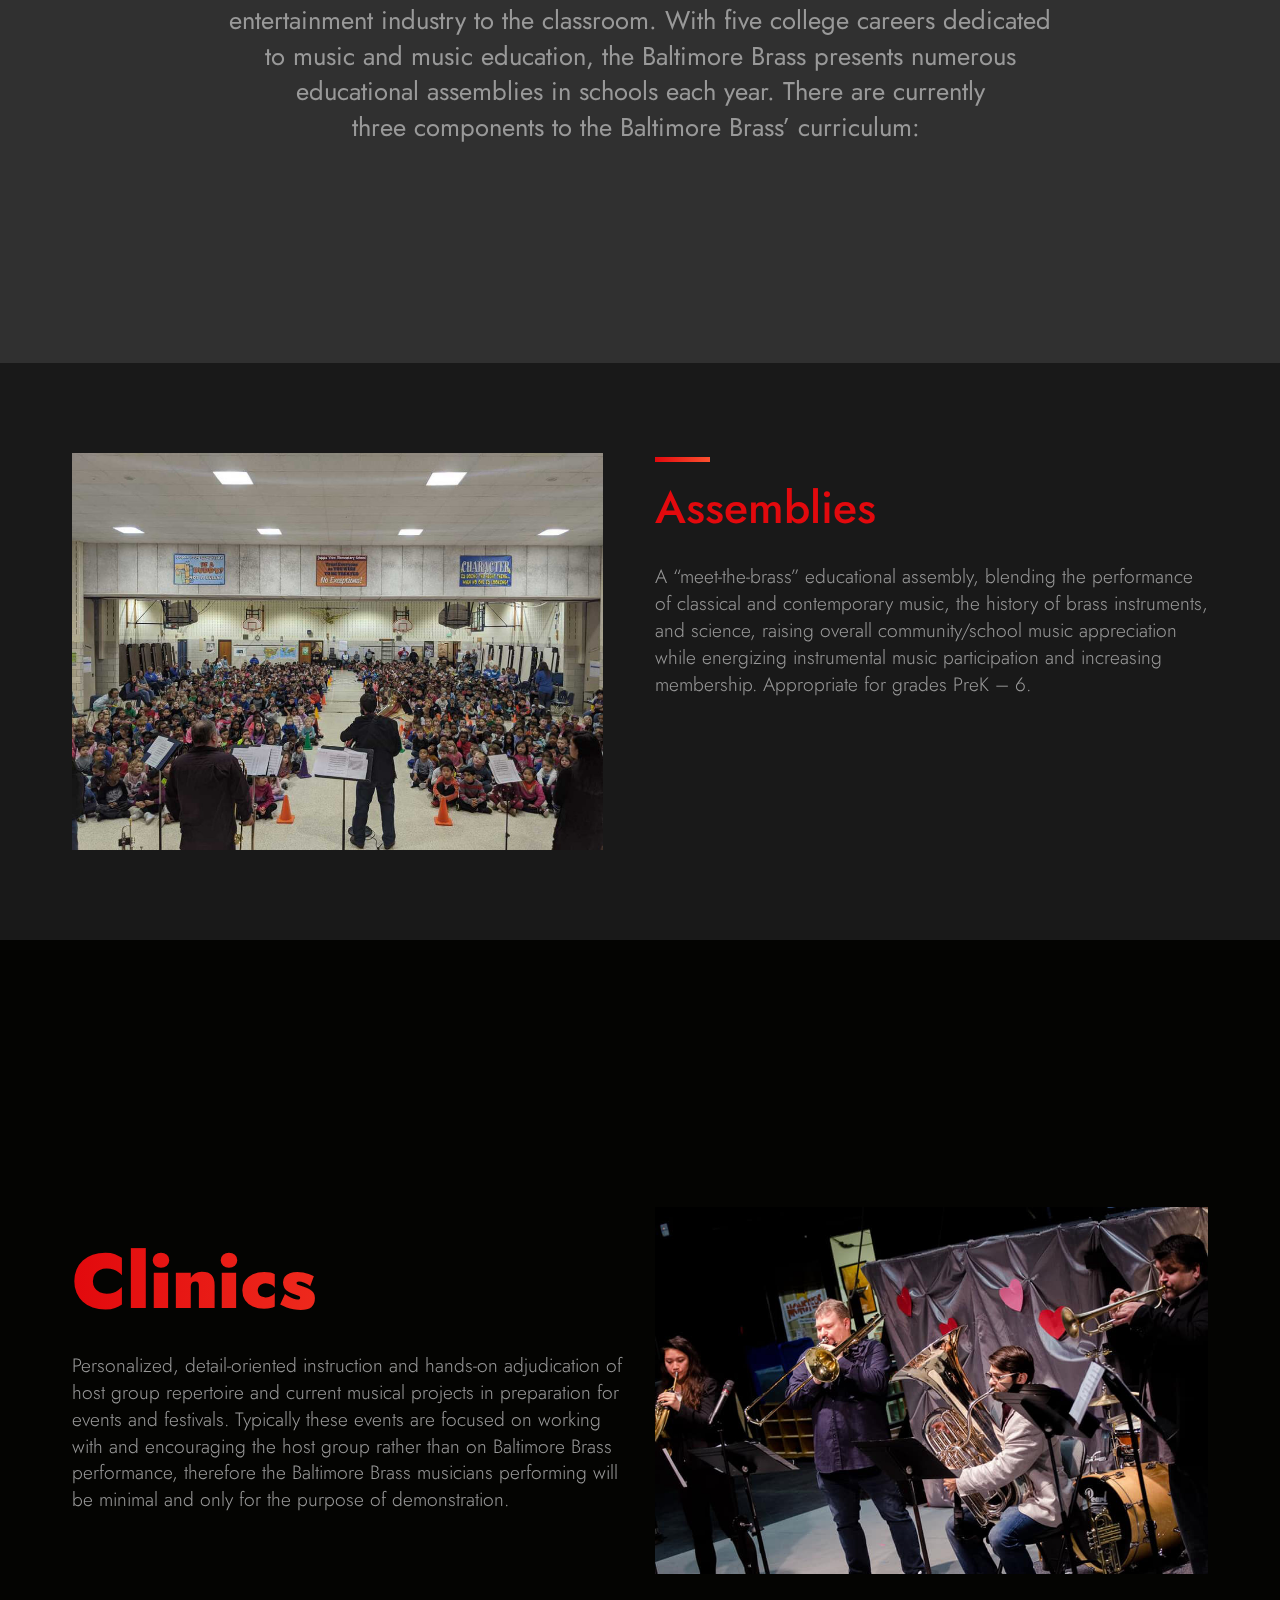
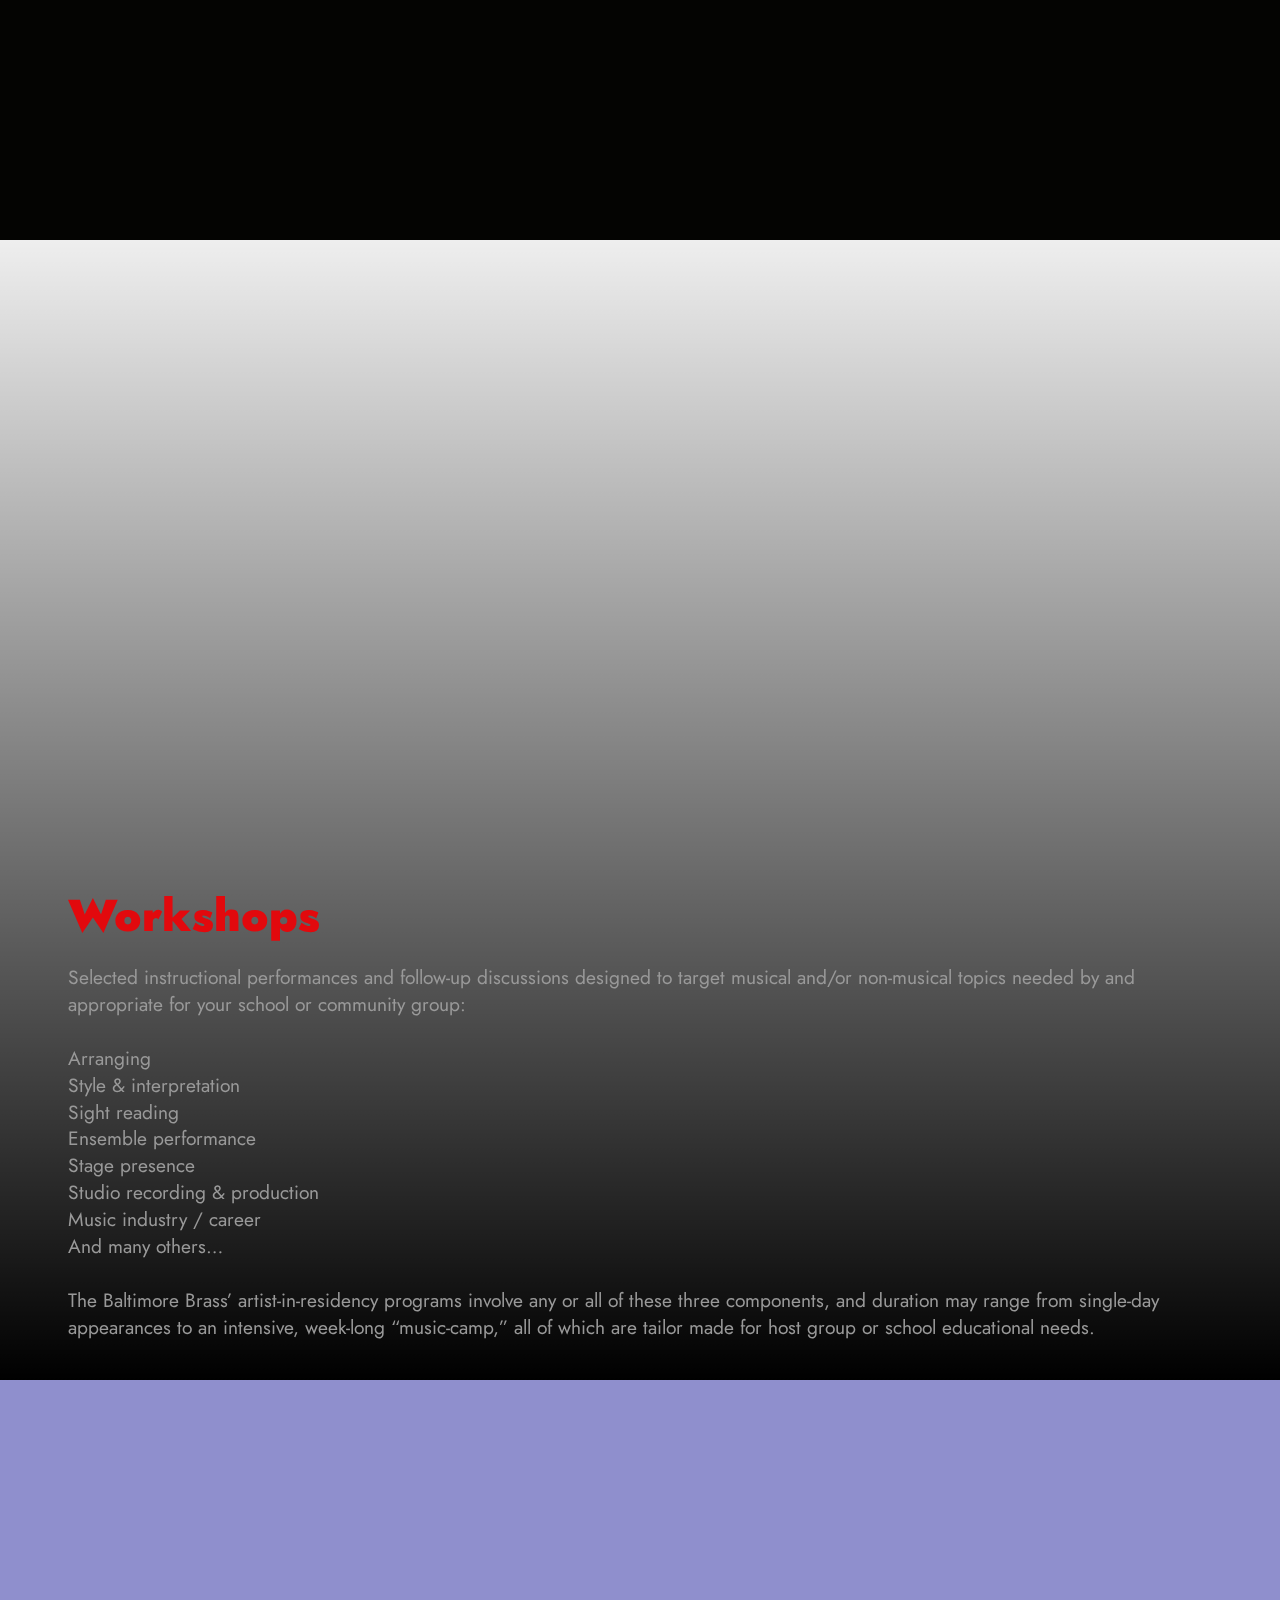
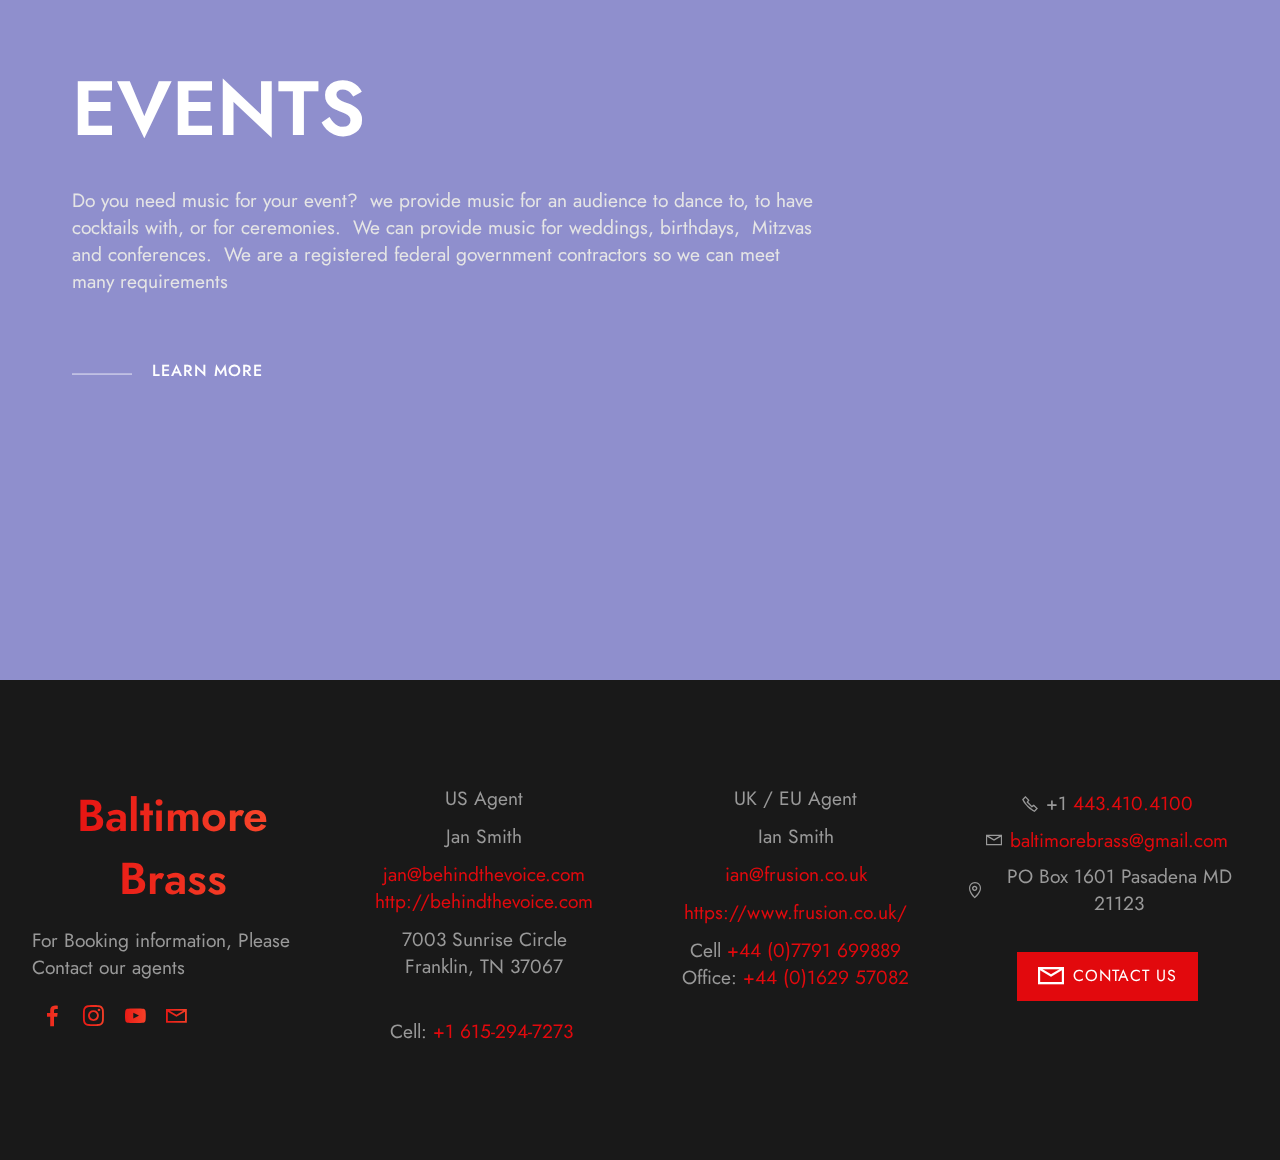
==== commit a415b8b3: "create github pages" ====
--- a/page1.html
+++ b/page1.html
@@ -120,11 +120,13 @@
     <div class="container align-center">
         <div class="row justify-content-center">
             <div class="mbr-white col-md-12 col-lg-9">
-                
+                <h2 class="mbr-section-subtitle mbr-fonts-style pb-1 display-7">“Thanks, Baltimore Brass, for making this such a fun (and educational!) morning of music!”
+<div>-The Severn School
+</div><div><br></div></h2>
                 <h1 class="mbr-section-title mbr-white pb-3 mbr-fonts-style display-1"><strong>EDUCATIONAL OUTREACH</strong></h1>
                 <p class="mbr-text pb-4 mbr-white mbr-regular mbr-fonts-style display-5">The Baltimore Brass brings years of professional experience in the entertainment industry to the classroom. With five college careers dedicated to music and music education, the Baltimore Brass presents numerous educational assemblies in schools each year. There are currently three&nbsp;components to the Baltimore Brass’ curriculum:&nbsp;<br>
                 </p>
-                <div class="mbr-section-btn"><a class="btn btn-sm btn-primary display-4" href="mailto:baltimorebrass@gmail.com"><span class="mobi-mbri mobi-mbri-paper-plane mbr-iconfont mbr-iconfont-btn"></span>GET STARTED</a></div>
+                
             </div>
         </div>
     </div>
@@ -161,8 +163,7 @@
                 
                 <h1 class="mbr-section-title mbr-white pb-3 mbr-fonts-style display-1"><strong>Clinics</strong></h1>
                 <p class="mbr-text pb-3 mbr-white mbr-light mbr-fonts-style display-7">Personalized, detail-oriented instruction and hands-on adjudication of host group repertoire and current musical projects in preparation for events and festivals. Typically these events are focused on working with and encouraging the host group rather than on Baltimore Brass performance, therefore the Baltimore Brass musicians performing will be minimal and only for the purpose of demonstration.<br></p>
-                <div class="mbr-section-btn"><a class="btn btn-sm btn-primary-outline display-4" href="https://mobiri.se"><span class="mobi-mbri mobi-mbri-paper-plane mbr-iconfont mbr-iconfont-btn"></span>GET STARTED</a>
-                </div>
+                
 
             </div>
 
